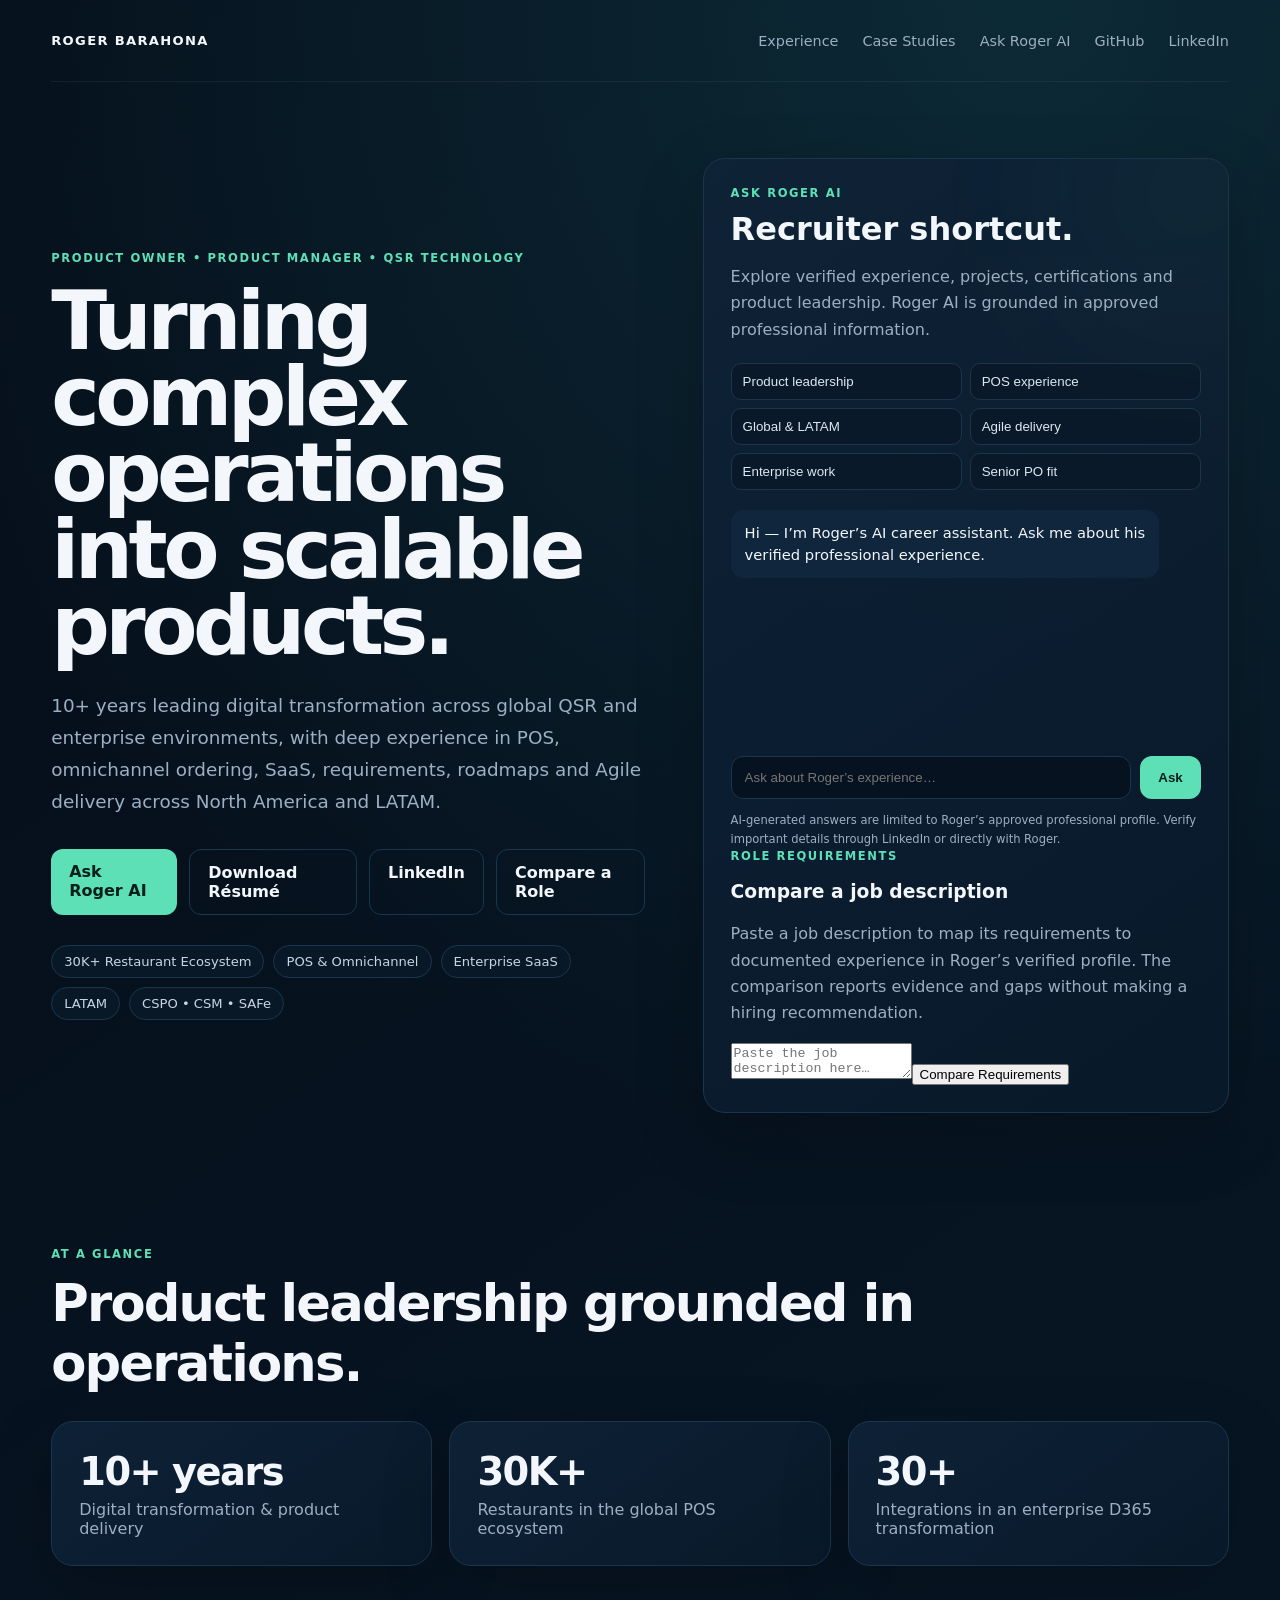
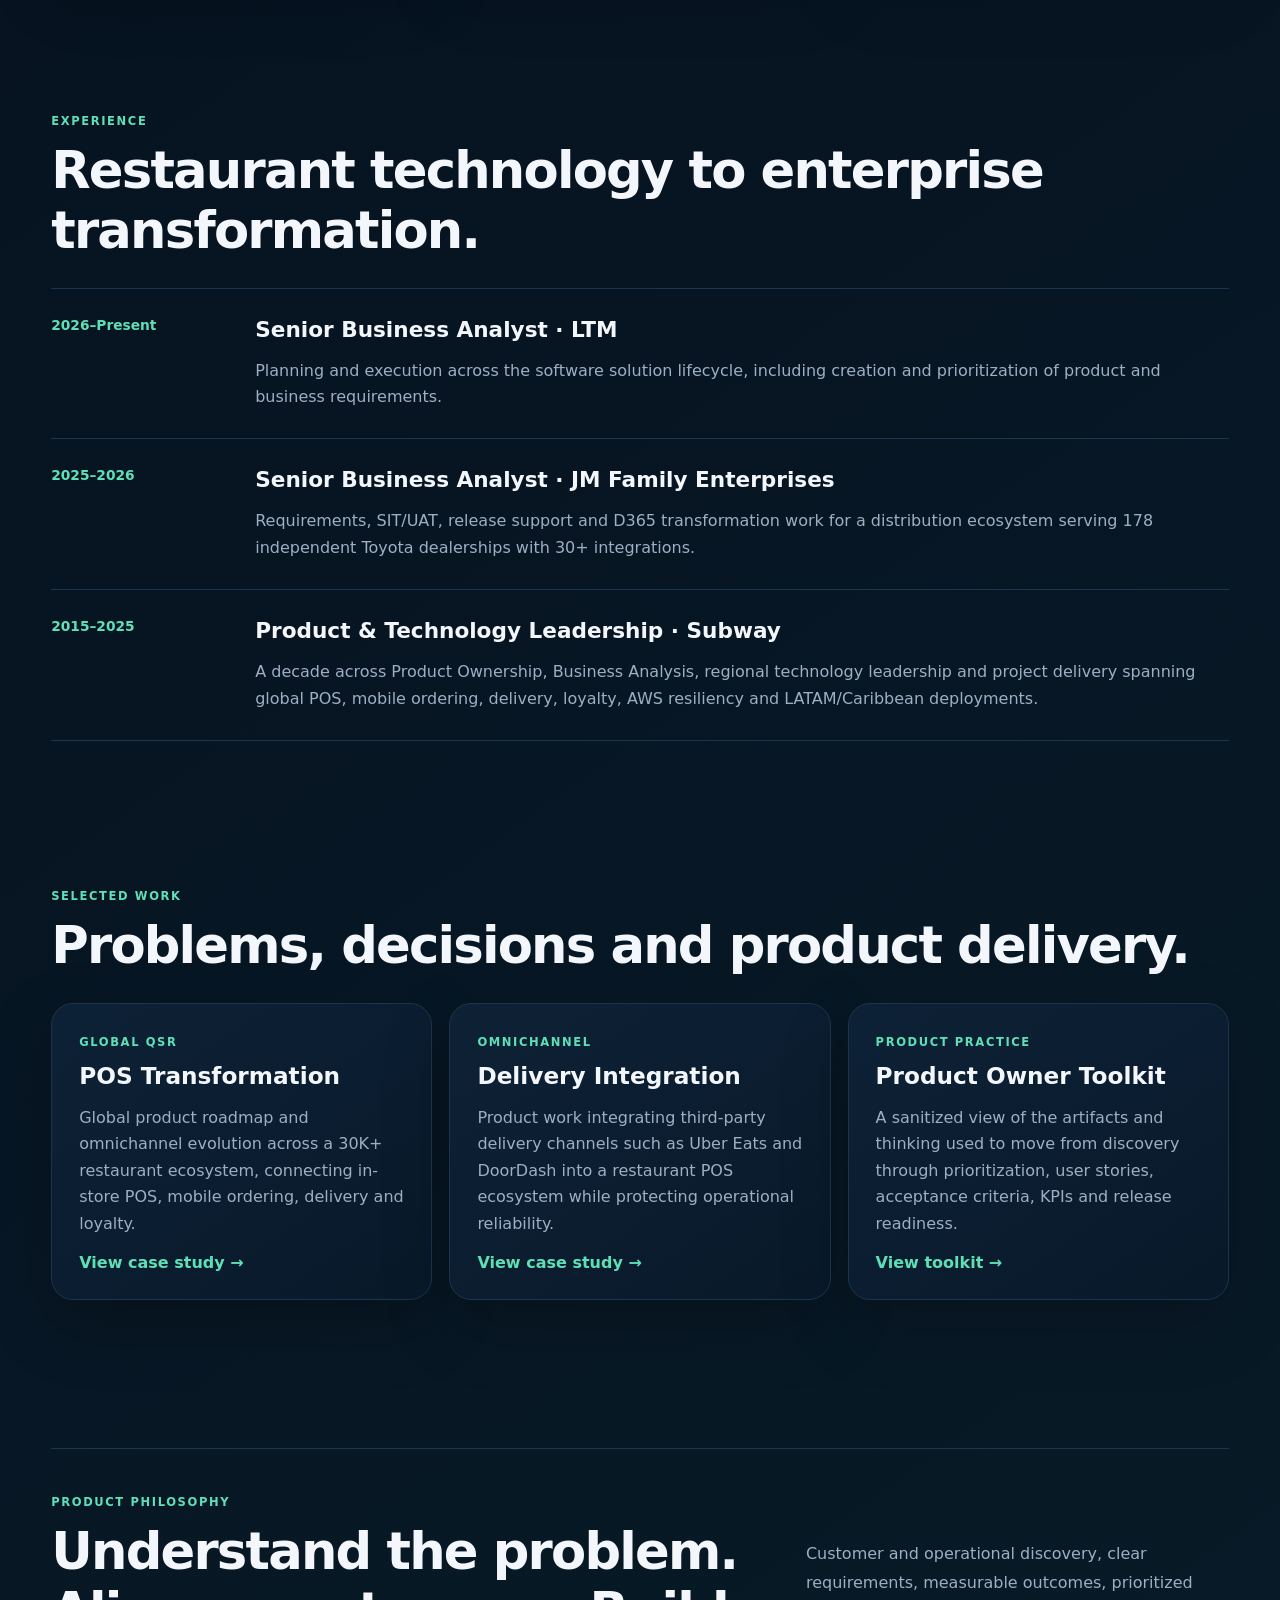
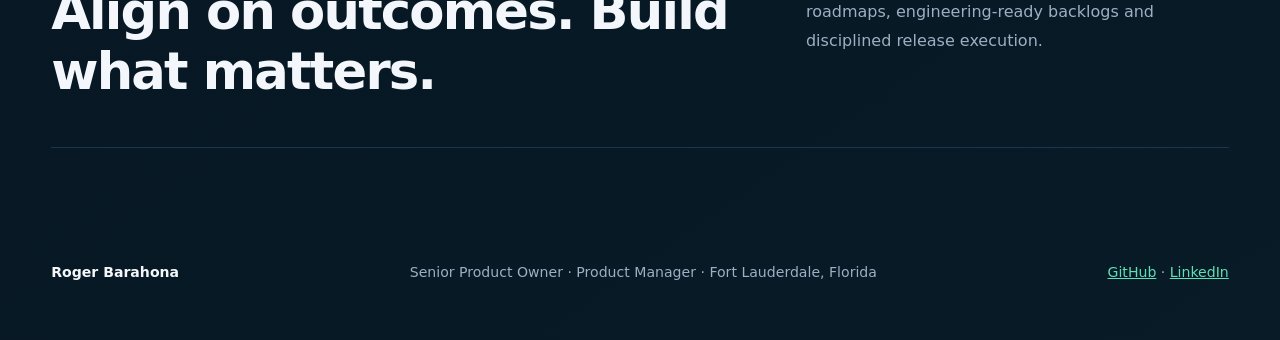
==== index.html @ 0131b04a "Add public resume download to career site" ====
<!doctype html><html lang="en"><head><meta charset="utf-8"><meta name="viewport" content="width=device-width,initial-scale=1"><meta name="description" content="Roger Barahona — Senior Product Owner and Product Manager specializing in QSR, POS, enterprise SaaS, omnichannel products and global digital transformation."><meta name="robots" content="index,follow"><meta property="og:title" content="Roger Barahona | Product Leader"><meta property="og:description" content="Product leadership across QSR, POS, omnichannel and enterprise transformation. Ask Roger AI about verified professional experience."><meta property="og:type" content="website"><meta property="og:url" content="https://rogerbarahona.com"><meta name="twitter:card" content="summary"><link rel="canonical" href="https://rogerbarahona.com"><title>Roger Barahona | Senior Product Owner & Product Manager</title><link rel="stylesheet" href="/style.css"></head><body><div class="wrap"><nav class="nav"><a class="brand" href="/">ROGER BARAHONA</a><div class="navlinks"><a href="#experience">Experience</a><a href="#case-studies">Case Studies</a><a href="#ask-roger">Ask Roger AI</a><a href="https://github.com/RogerBarahona" target="_blank" rel="noopener">GitHub</a><a href="https://www.linkedin.com/in/rogerbarahona/" target="_blank" rel="noopener">LinkedIn</a></div></nav><main><section class="hero"><div><div class="eyebrow">PRODUCT OWNER • PRODUCT MANAGER • QSR TECHNOLOGY</div><h1>Turning complex operations into scalable products.</h1><p class="lead">10+ years leading digital transformation across global QSR and enterprise environments, with deep experience in POS, omnichannel ordering, SaaS, requirements, roadmaps and Agile delivery across North America and LATAM.</p><div class="actions"><a class="primary" href="#ask-roger">Ask Roger AI</a><a class="secondary" href="/Roger_Barahona_Public_Resume_2026.pdf" target="_blank" rel="noopener">Download Résumé</a><a class="secondary" href="https://www.linkedin.com/in/rogerbarahona/" target="_blank" rel="noopener">LinkedIn</a><a class="secondary" href="#compare-role">Compare a Role</a></div><div class="chips"><span class="chip">30K+ Restaurant Ecosystem</span><span class="chip">POS & Omnichannel</span><span class="chip">Enterprise SaaS</span><span class="chip">LATAM</span><span class="chip">CSPO • CSM • SAFe</span></div></div><div class="card chatcard" id="ask-roger"><div class="eyebrow">ASK ROGER AI</div><h2>Recruiter shortcut.</h2><p class="muted">Explore verified experience, projects, certifications and product leadership. Roger AI is grounded in approved professional information.</p><div class="promptgrid"><button class="prompt" data-q="Give me a concise overview of Roger's product leadership experience.">Product leadership</button><button class="prompt" data-q="Tell me about Roger's POS and restaurant technology experience.">POS experience</button><button class="prompt" data-q="What global and LATAM experience does Roger have?">Global & LATAM</button><button class="prompt" data-q="What Agile certifications and delivery experience does Roger have?">Agile delivery</button><button class="prompt" data-q="What enterprise transformation experience does Roger have?">Enterprise work</button><button class="prompt" data-q="What are Roger's strongest documented qualifications for a Senior Product Owner role?">Senior PO fit</button></div><div id="chatlog" class="chatlog" aria-live="polite"><div class="msg bot">Hi — I’m Roger’s AI career assistant. Ask me about his verified professional experience.</div></div><form id="ask" class="ask"><input id="question" maxlength="800" autocomplete="off" aria-label="Ask about Roger" placeholder="Ask about Roger’s experience…"><button>Ask</button></form><p class="fine">AI-generated answers are limited to Roger’s approved professional profile. Verify important details through LinkedIn or directly with Roger.</p><div id="compare-role" class="fitbox"><div class="eyebrow">ROLE REQUIREMENTS</div><h3>Compare a job description</h3><p class="muted">Paste a job description to map its requirements to documented experience in Roger’s verified profile. The comparison reports evidence and gaps without making a hiring recommendation.</p><textarea id="jobdesc" maxlength="6000" placeholder="Paste the job description here…"></textarea><button id="compare-role-btn" type="button">Compare Requirements</button></div></div></section><section class="section"><div class="eyebrow">AT A GLANCE</div><h2>Product leadership grounded in operations.</h2><div class="grid"><div class="card stat"><strong>10+ years</strong><span>Digital transformation & product delivery</span></div><div class="card stat"><strong>30K+</strong><span>Restaurants in the global POS ecosystem</span></div><div class="card stat"><strong>30+</strong><span>Integrations in an enterprise D365 transformation</span></div></div></section><section class="section" id="experience"><div class="eyebrow">EXPERIENCE</div><h2>Restaurant technology to enterprise transformation.</h2><div class="timeline"><article class="role"><div class="period">2026–Present</div><div><h3>Senior Business Analyst · LTM</h3><p>Planning and execution across the software solution lifecycle, including creation and prioritization of product and business requirements.</p></div></article><article class="role"><div class="period">2025–2026</div><div><h3>Senior Business Analyst · JM Family Enterprises</h3><p>Requirements, SIT/UAT, release support and D365 transformation work for a distribution ecosystem serving 178 independent Toyota dealerships with 30+ integrations.</p></div></article><article class="role"><div class="period">2015–2025</div><div><h3>Product & Technology Leadership · Subway</h3><p>A decade across Product Ownership, Business Analysis, regional technology leadership and project delivery spanning global POS, mobile ordering, delivery, loyalty, AWS resiliency and LATAM/Caribbean deployments.</p></div></article></div></section><section class="section" id="case-studies"><div class="eyebrow">SELECTED WORK</div><h2>Problems, decisions and product delivery.</h2><div class="grid cases"><article class="card"><span class="tag">GLOBAL QSR</span><h3>POS Transformation</h3><p>Global product roadmap and omnichannel evolution across a 30K+ restaurant ecosystem, connecting in-store POS, mobile ordering, delivery and loyalty.</p><a href="https://github.com/RogerBarahona/RogerBarahona/tree/main/portfolio/qsr-pos-transformation" target="_blank" rel="noopener">View case study →</a></article><article class="card"><span class="tag">OMNICHANNEL</span><h3>Delivery Integration</h3><p>Product work integrating third-party delivery channels such as Uber Eats and DoorDash into a restaurant POS ecosystem while protecting operational reliability.</p><a href="https://github.com/RogerBarahona/RogerBarahona/tree/main/portfolio/omnichannel-delivery-integration" target="_blank" rel="noopener">View case study →</a></article><article class="card"><span class="tag">PRODUCT PRACTICE</span><h3>Product Owner Toolkit</h3><p>A sanitized view of the artifacts and thinking used to move from discovery through prioritization, user stories, acceptance criteria, KPIs and release readiness.</p><a href="https://github.com/RogerBarahona/RogerBarahona/tree/main/portfolio/product-owner-toolkit" target="_blank" rel="noopener">View toolkit →</a></article></div></section><section class="section"><div class="statement"><div><div class="eyebrow">PRODUCT PHILOSOPHY</div><h2>Understand the problem. Align on outcomes. Build what matters.</h2></div><p>Customer and operational discovery, clear requirements, measurable outcomes, prioritized roadmaps, engineering-ready backlogs and disciplined release execution.</p></div></section></main><footer class="footer"><strong>Roger Barahona</strong><span>Senior Product Owner · Product Manager · Fort Lauderdale, Florida</span><div><a href="https://github.com/RogerBarahona">GitHub</a> · <a href="https://www.linkedin.com/in/rogerbarahona/">LinkedIn</a></div></footer></div><script src="/script.js"></script></body></html>
---- style.css ----
:root{--bg:#06111e;--panel:#0b1b2c;--panel2:#0e2237;--text:#f3f7fb;--muted:#9dafc2;--accent:#5ee0b7;--line:#1b354d;--max:1180px}*{box-sizing:border-box}html{scroll-behavior:smooth}body{margin:0;font-family:Inter,ui-sans-serif,system-ui,-apple-system,BlinkMacSystemFont,"Segoe UI",sans-serif;background:radial-gradient(circle at 80% 0,#0c2a36 0,transparent 32%),linear-gradient(145deg,#050e19,#071523 55%,#081b27);color:var(--text)}a{color:var(--accent)}.wrap{width:min(var(--max),92%);margin:auto}.nav{height:82px;display:flex;align-items:center;justify-content:space-between;border-bottom:1px solid rgba(255,255,255,.05)}.brand{color:var(--text);font-weight:850;letter-spacing:.1em;font-size:.82rem;text-decoration:none}.navlinks{display:flex;gap:24px}.navlinks a{color:var(--muted);text-decoration:none;font-size:.9rem}.navlinks a:hover{color:var(--text)}.hero{min-height:720px;padding:76px 0 60px;display:grid;grid-template-columns:1.06fr .94fr;gap:58px;align-items:center}.eyebrow,.tag{color:var(--accent);font-weight:800;letter-spacing:.14em;font-size:.72rem}.hero h1{font-size:clamp(3.4rem,6.4vw,6.3rem);line-height:.93;letter-spacing:-.055em;margin:18px 0 26px;max-width:760px}.lead{font-size:1.15rem;line-height:1.75;color:var(--muted);max-width:720px}.actions{display:flex;gap:12px;margin:30px 0}.primary,.secondary{padding:13px 18px;border-radius:12px;text-decoration:none;font-weight:750}.primary{background:var(--accent);color:#042019}.secondary{border:1px solid var(--line);color:var(--text)}.chips{display:flex;flex-wrap:wrap;gap:9px;margin-top:22px}.chip{border:1px solid var(--line);background:#091827;border-radius:999px;padding:8px 12px;font-size:.82rem;color:#c9d5e1}.card{background:linear-gradient(145deg,rgba(14,34,55,.95),rgba(9,25,42,.95));border:1px solid var(--line);border-radius:22px;padding:27px;box-shadow:0 24px 70px rgba(0,0,0,.2)}.chatcard{position:relative;overflow:hidden}.chatcard:before{content:"";position:absolute;width:170px;height:170px;border-radius:50%;background:var(--accent);filter:blur(110px);opacity:.12;right:-50px;top:-50px}.chatcard h2{font-size:2rem;margin:10px 0}.muted,.role p,.card p{color:var(--muted);line-height:1.65}.promptgrid{display:grid;grid-template-columns:1fr 1fr;gap:8px;margin:20px 0}.prompt{border:1px solid var(--line);background:#0a1929;color:#dce7f1;border-radius:10px;padding:10px 11px;text-align:left;cursor:pointer}.prompt:hover{border-color:#3f806f}.chatlog{height:230px;overflow:auto;display:flex;flex-direction:column;gap:10px;margin:16px 0;padding-right:4px}.msg{padding:12px 14px;border-radius:13px;line-height:1.5;max-width:92%;font-size:.92rem;white-space:pre-wrap}.bot{background:#10263c}.user{background:#17434a;align-self:flex-end}.ask{display:flex;gap:9px}.ask input{min-width:0;flex:1;background:#06121f;border:1px solid var(--line);border-radius:12px;padding:13px;color:var(--text);outline:none}.ask input:focus{border-color:var(--accent)}.ask button{background:var(--accent);color:#052019;border:0;border-radius:12px;padding:0 18px;font-weight:850;cursor:pointer}.ask button:disabled{opacity:.5}.fine{font-size:.72rem;color:#70859a;line-height:1.5;margin-bottom:0}.section{padding:74px 0}.section h2{font-size:clamp(2rem,4vw,3.4rem);letter-spacing:-.035em;margin:12px 0 28px}.grid{display:grid;grid-template-columns:repeat(3,1fr);gap:17px}.stat strong{font-size:2.4rem;display:block;letter-spacing:-.04em;margin-bottom:6px}.stat span{color:var(--muted)}.timeline{border-top:1px solid var(--line)}.role{display:grid;grid-template-columns:180px 1fr;gap:24px;padding:28px 0;border-bottom:1px solid var(--line)}.period{color:var(--accent);font-size:.86rem;font-weight:700}.role h3{margin:0;font-size:1.35rem}.role p{margin-bottom:0}.cases h3{font-size:1.45rem;margin:12px 0}.cases a{text-decoration:none;font-weight:750}.statement{border-top:1px solid var(--line);border-bottom:1px solid var(--line);padding:46px 0;display:grid;grid-template-columns:1.25fr .75fr;gap:50px;align-items:center}.statement h2{margin-bottom:0}.statement p{color:var(--muted);line-height:1.8}.footer{padding:42px 0 60px;display:flex;justify-content:space-between;gap:20px;color:var(--muted);font-size:.88rem}.footer strong{color:var(--text)}@media(max-width:850px){.navlinks{display:none}.hero{grid-template-columns:1fr;padding-top:48px}.grid{grid-template-columns:1fr}.role{grid-template-columns:1fr;gap:8px}.statement{grid-template-columns:1fr;gap:10px}.footer{flex-direction:column}.promptgrid{grid-template-columns:1fr}.hero h1{font-size:clamp(3rem,14vw,5rem)}}
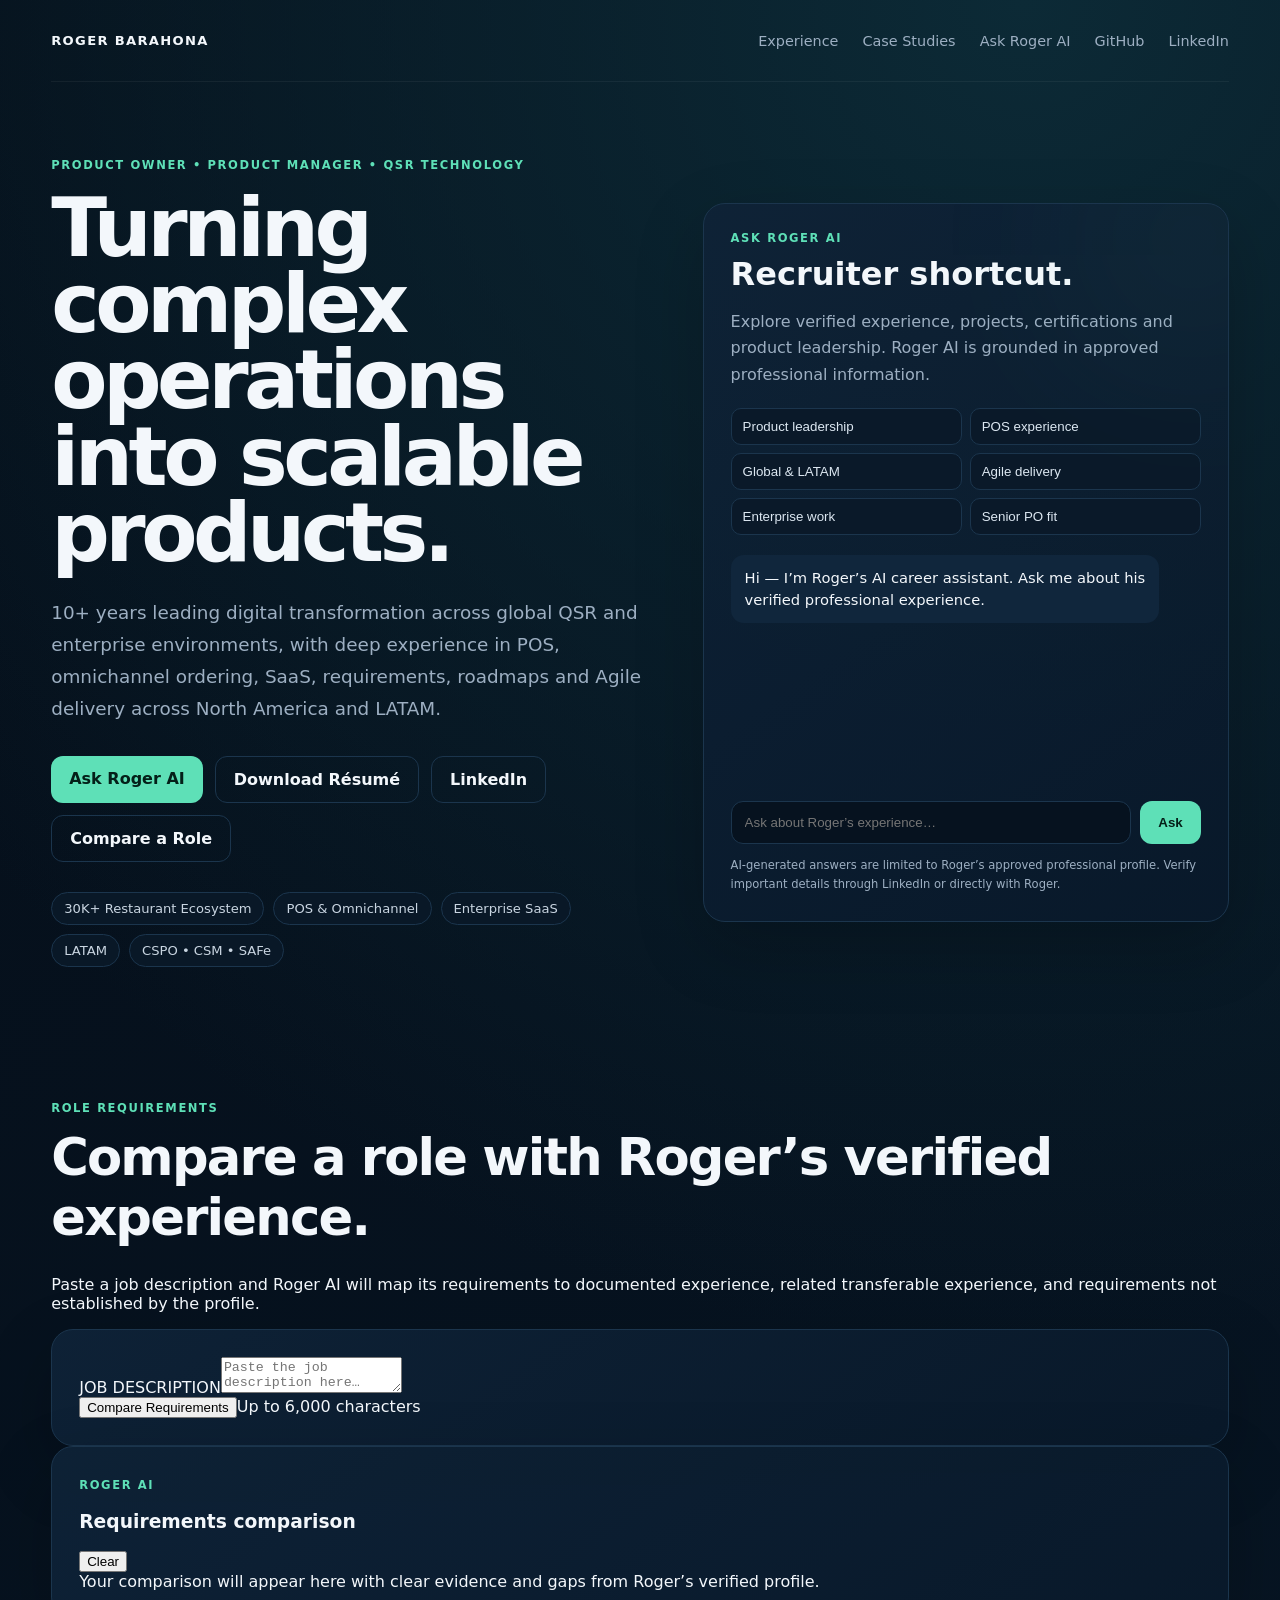
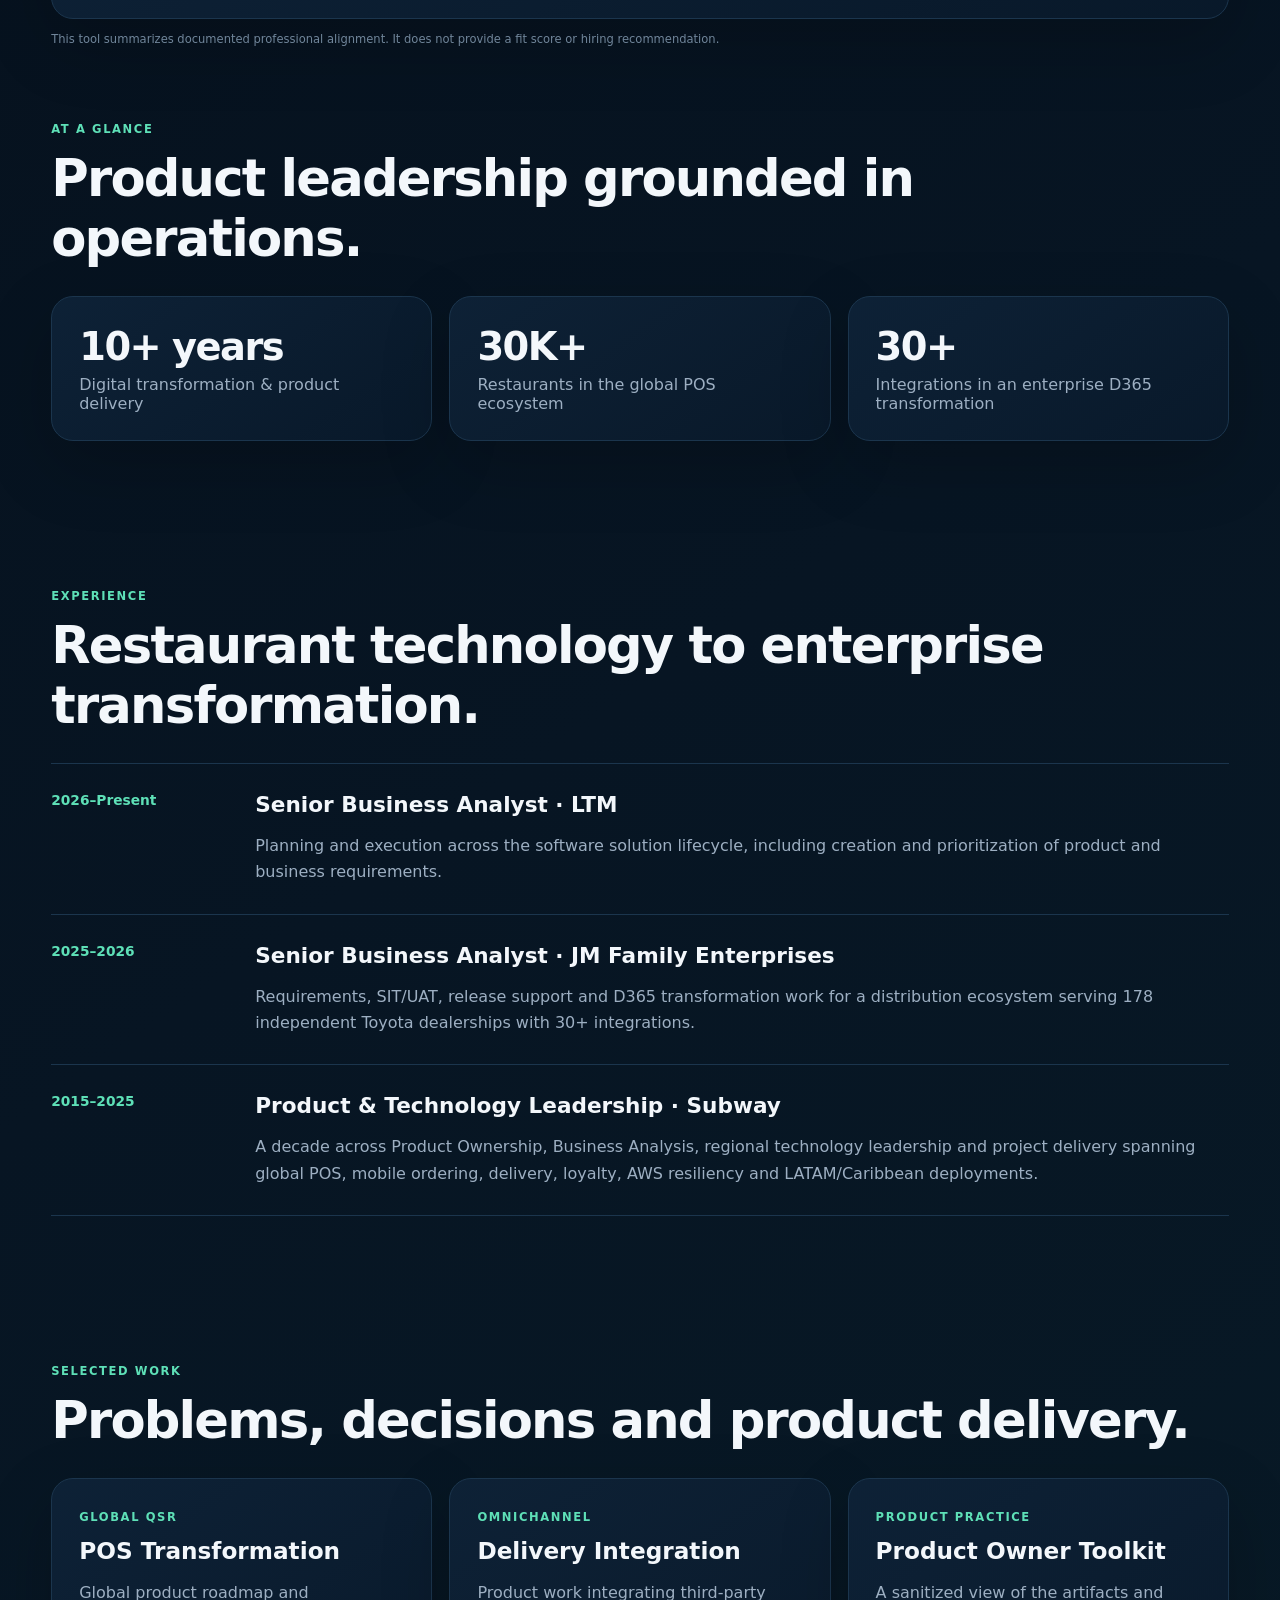
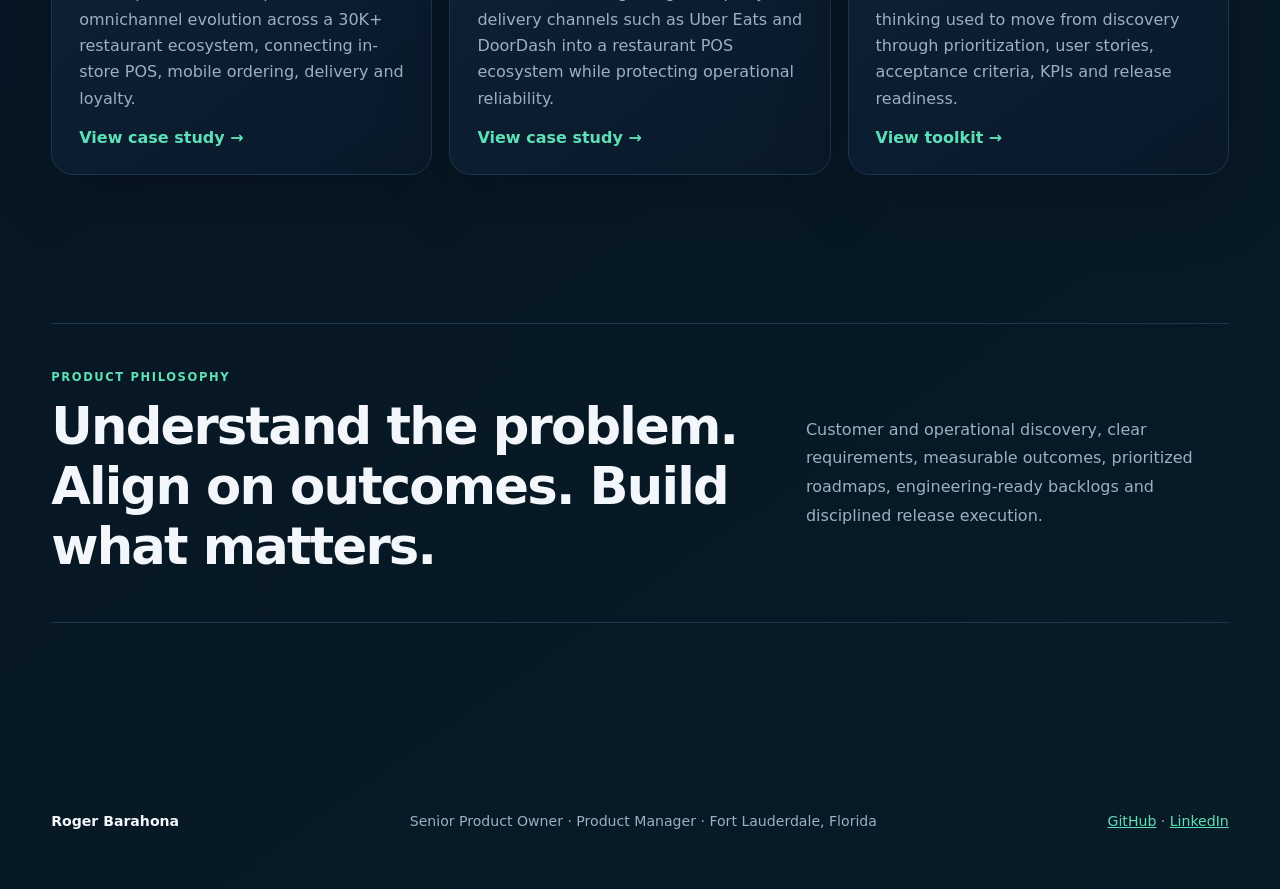
==== commit 2a2ee761: "Move role comparison into dedicated workspace" ====
--- a/index.html
+++ b/index.html
@@ -1 +1 @@
-<!doctype html><html lang="en"><head><meta charset="utf-8"><meta name="viewport" content="width=device-width,initial-scale=1"><meta name="description" content="Roger Barahona — Senior Product Owner and Product Manager specializing in QSR, POS, enterprise SaaS, omnichannel products and global digital transformation."><meta name="robots" content="index,follow"><meta property="og:title" content="Roger Barahona | Product Leader"><meta property="og:description" content="Product leadership across QSR, POS, omnichannel and enterprise transformation. Ask Roger AI about verified professional experience."><meta property="og:type" content="website"><meta property="og:url" content="https://rogerbarahona.com"><meta name="twitter:card" content="summary"><link rel="canonical" href="https://rogerbarahona.com"><title>Roger Barahona | Senior Product Owner & Product Manager</title><link rel="stylesheet" href="/style.css"></head><body><div class="wrap"><nav class="nav"><a class="brand" href="/">ROGER BARAHONA</a><div class="navlinks"><a href="#experience">Experience</a><a href="#case-studies">Case Studies</a><a href="#ask-roger">Ask Roger AI</a><a href="https://github.com/RogerBarahona" target="_blank" rel="noopener">GitHub</a><a href="https://www.linkedin.com/in/rogerbarahona/" target="_blank" rel="noopener">LinkedIn</a></div></nav><main><section class="hero"><div><div class="eyebrow">PRODUCT OWNER • PRODUCT MANAGER • QSR TECHNOLOGY</div><h1>Turning complex operations into scalable products.</h1><p class="lead">10+ years leading digital transformation across global QSR and enterprise environments, with deep experience in POS, omnichannel ordering, SaaS, requirements, roadmaps and Agile delivery across North America and LATAM.</p><div class="actions"><a class="primary" href="#ask-roger">Ask Roger AI</a><a class="secondary" href="/Roger_Barahona_Public_Resume_2026.pdf" target="_blank" rel="noopener">Download Résumé</a><a class="secondary" href="https://www.linkedin.com/in/rogerbarahona/" target="_blank" rel="noopener">LinkedIn</a><a class="secondary" href="#compare-role">Compare a Role</a></div><div class="chips"><span class="chip">30K+ Restaurant Ecosystem</span><span class="chip">POS & Omnichannel</span><span class="chip">Enterprise SaaS</span><span class="chip">LATAM</span><span class="chip">CSPO • CSM • SAFe</span></div></div><div class="card chatcard" id="ask-roger"><div class="eyebrow">ASK ROGER AI</div><h2>Recruiter shortcut.</h2><p class="muted">Explore verified experience, projects, certifications and product leadership. Roger AI is grounded in approved professional information.</p><div class="promptgrid"><button class="prompt" data-q="Give me a concise overview of Roger's product leadership experience.">Product leadership</button><button class="prompt" data-q="Tell me about Roger's POS and restaurant technology experience.">POS experience</button><button class="prompt" data-q="What global and LATAM experience does Roger have?">Global & LATAM</button><button class="prompt" data-q="What Agile certifications and delivery experience does Roger have?">Agile delivery</button><button class="prompt" data-q="What enterprise transformation experience does Roger have?">Enterprise work</button><button class="prompt" data-q="What are Roger's strongest documented qualifications for a Senior Product Owner role?">Senior PO fit</button></div><div id="chatlog" class="chatlog" aria-live="polite"><div class="msg bot">Hi — I’m Roger’s AI career assistant. Ask me about his verified professional experience.</div></div><form id="ask" class="ask"><input id="question" maxlength="800" autocomplete="off" aria-label="Ask about Roger" placeholder="Ask about Roger’s experience…"><button>Ask</button></form><p class="fine">AI-generated answers are limited to Roger’s approved professional profile. Verify important details through LinkedIn or directly with Roger.</p><div id="compare-role" class="fitbox"><div class="eyebrow">ROLE REQUIREMENTS</div><h3>Compare a job description</h3><p class="muted">Paste a job description to map its requirements to documented experience in Roger’s verified profile. The comparison reports evidence and gaps without making a hiring recommendation.</p><textarea id="jobdesc" maxlength="6000" placeholder="Paste the job description here…"></textarea><button id="compare-role-btn" type="button">Compare Requirements</button></div></div></section><section class="section"><div class="eyebrow">AT A GLANCE</div><h2>Product leadership grounded in operations.</h2><div class="grid"><div class="card stat"><strong>10+ years</strong><span>Digital transformation & product delivery</span></div><div class="card stat"><strong>30K+</strong><span>Restaurants in the global POS ecosystem</span></div><div class="card stat"><strong>30+</strong><span>Integrations in an enterprise D365 transformation</span></div></div></section><section class="section" id="experience"><div class="eyebrow">EXPERIENCE</div><h2>Restaurant technology to enterprise transformation.</h2><div class="timeline"><article class="role"><div class="period">2026–Present</div><div><h3>Senior Business Analyst · LTM</h3><p>Planning and execution across the software solution lifecycle, including creation and prioritization of product and business requirements.</p></div></article><article class="role"><div class="period">2025–2026</div><div><h3>Senior Business Analyst · JM Family Enterprises</h3><p>Requirements, SIT/UAT, release support and D365 transformation work for a distribution ecosystem serving 178 independent Toyota dealerships with 30+ integrations.</p></div></article><article class="role"><div class="period">2015–2025</div><div><h3>Product & Technology Leadership · Subway</h3><p>A decade across Product Ownership, Business Analysis, regional technology leadership and project delivery spanning global POS, mobile ordering, delivery, loyalty, AWS resiliency and LATAM/Caribbean deployments.</p></div></article></div></section><section class="section" id="case-studies"><div class="eyebrow">SELECTED WORK</div><h2>Problems, decisions and product delivery.</h2><div class="grid cases"><article class="card"><span class="tag">GLOBAL QSR</span><h3>POS Transformation</h3><p>Global product roadmap and omnichannel evolution across a 30K+ restaurant ecosystem, connecting in-store POS, mobile ordering, delivery and loyalty.</p><a href="https://github.com/RogerBarahona/RogerBarahona/tree/main/portfolio/qsr-pos-transformation" target="_blank" rel="noopener">View case study →</a></article><article class="card"><span class="tag">OMNICHANNEL</span><h3>Delivery Integration</h3><p>Product work integrating third-party delivery channels such as Uber Eats and DoorDash into a restaurant POS ecosystem while protecting operational reliability.</p><a href="https://github.com/RogerBarahona/RogerBarahona/tree/main/portfolio/omnichannel-delivery-integration" target="_blank" rel="noopener">View case study →</a></article><article class="card"><span class="tag">PRODUCT PRACTICE</span><h3>Product Owner Toolkit</h3><p>A sanitized view of the artifacts and thinking used to move from discovery through prioritization, user stories, acceptance criteria, KPIs and release readiness.</p><a href="https://github.com/RogerBarahona/RogerBarahona/tree/main/portfolio/product-owner-toolkit" target="_blank" rel="noopener">View toolkit →</a></article></div></section><section class="section"><div class="statement"><div><div class="eyebrow">PRODUCT PHILOSOPHY</div><h2>Understand the problem. Align on outcomes. Build what matters.</h2></div><p>Customer and operational discovery, clear requirements, measurable outcomes, prioritized roadmaps, engineering-ready backlogs and disciplined release execution.</p></div></section></main><footer class="footer"><strong>Roger Barahona</strong><span>Senior Product Owner · Product Manager · Fort Lauderdale, Florida</span><div><a href="https://github.com/RogerBarahona">GitHub</a> · <a href="https://www.linkedin.com/in/rogerbarahona/">LinkedIn</a></div></footer></div><script src="/script.js"></script></body></html>+<!doctype html><html lang="en"><head><meta charset="utf-8"><meta name="viewport" content="width=device-width,initial-scale=1"><meta name="description" content="Roger Barahona — Senior Product Owner and Product Manager specializing in QSR, POS, enterprise SaaS, omnichannel products and global digital transformation."><meta name="robots" content="index,follow"><meta property="og:title" content="Roger Barahona | Product Leader"><meta property="og:description" content="Product leadership across QSR, POS, omnichannel and enterprise transformation. Ask Roger AI about verified professional experience."><meta property="og:type" content="website"><meta property="og:url" content="https://rogerbarahona.com"><meta name="twitter:card" content="summary"><link rel="canonical" href="https://rogerbarahona.com"><title>Roger Barahona | Senior Product Owner & Product Manager</title><link rel="stylesheet" href="/style.css"></head><body><div class="wrap"><nav class="nav"><a class="brand" href="/">ROGER BARAHONA</a><div class="navlinks"><a href="#experience">Experience</a><a href="#case-studies">Case Studies</a><a href="#ask-roger">Ask Roger AI</a><a href="https://github.com/RogerBarahona" target="_blank" rel="noopener">GitHub</a><a href="https://www.linkedin.com/in/rogerbarahona/" target="_blank" rel="noopener">LinkedIn</a></div></nav><main><section class="hero"><div><div class="eyebrow">PRODUCT OWNER • PRODUCT MANAGER • QSR TECHNOLOGY</div><h1>Turning complex operations into scalable products.</h1><p class="lead">10+ years leading digital transformation across global QSR and enterprise environments, with deep experience in POS, omnichannel ordering, SaaS, requirements, roadmaps and Agile delivery across North America and LATAM.</p><div class="actions"><a class="primary" href="#ask-roger">Ask Roger AI</a><a class="secondary" href="/Roger_Barahona_Public_Resume_2026.pdf" target="_blank" rel="noopener">Download Résumé</a><a class="secondary" href="https://www.linkedin.com/in/rogerbarahona/" target="_blank" rel="noopener">LinkedIn</a><a class="secondary" href="#compare-role">Compare a Role</a></div><div class="chips"><span class="chip">30K+ Restaurant Ecosystem</span><span class="chip">POS & Omnichannel</span><span class="chip">Enterprise SaaS</span><span class="chip">LATAM</span><span class="chip">CSPO • CSM • SAFe</span></div></div><div class="card chatcard" id="ask-roger"><div class="eyebrow">ASK ROGER AI</div><h2>Recruiter shortcut.</h2><p class="muted">Explore verified experience, projects, certifications and product leadership. Roger AI is grounded in approved professional information.</p><div class="promptgrid"><button class="prompt" data-q="Give me a concise overview of Roger's product leadership experience.">Product leadership</button><button class="prompt" data-q="Tell me about Roger's POS and restaurant technology experience.">POS experience</button><button class="prompt" data-q="What global and LATAM experience does Roger have?">Global & LATAM</button><button class="prompt" data-q="What Agile certifications and delivery experience does Roger have?">Agile delivery</button><button class="prompt" data-q="What enterprise transformation experience does Roger have?">Enterprise work</button><button class="prompt" data-q="What are Roger's strongest documented qualifications for a Senior Product Owner role?">Senior PO fit</button></div><div id="chatlog" class="chatlog" aria-live="polite"><div class="msg bot">Hi — I’m Roger’s AI career assistant. Ask me about his verified professional experience.</div></div><form id="ask" class="ask"><input id="question" maxlength="800" autocomplete="off" aria-label="Ask about Roger" placeholder="Ask about Roger’s experience…"><button>Ask</button></form><p class="fine">AI-generated answers are limited to Roger’s approved professional profile. Verify important details through LinkedIn or directly with Roger.</p></div></section><section class="section compare-section" id="compare-role"><div class="eyebrow">ROLE REQUIREMENTS</div><h2>Compare a role with Roger’s verified experience.</h2><p class="compare-intro">Paste a job description and Roger AI will map its requirements to documented experience, related transferable experience, and requirements not established by the profile.</p><div class="compare-grid"><div class="card compare-input"><label for="jobdesc">JOB DESCRIPTION</label><textarea id="jobdesc" maxlength="6000" placeholder="Paste the job description here…"></textarea><div class="compare-actions"><button id="compare-role-btn" type="button">Compare Requirements</button><span>Up to 6,000 characters</span></div></div><div class="card compare-output"><div class="output-head"><div><span class="tag">ROGER AI</span><h3>Requirements comparison</h3></div><button id="clear-compare" class="clear-btn" type="button">Clear</button></div><div id="compare-result" class="compare-result" aria-live="polite"><div class="empty-state">Your comparison will appear here with clear evidence and gaps from Roger’s verified profile.</div></div></div></div><p class="fine compare-note">This tool summarizes documented professional alignment. It does not provide a fit score or hiring recommendation.</p><section class="section"><div class="eyebrow">AT A GLANCE</div><h2>Product leadership grounded in operations.</h2><div class="grid"><div class="card stat"><strong>10+ years</strong><span>Digital transformation & product delivery</span></div><div class="card stat"><strong>30K+</strong><span>Restaurants in the global POS ecosystem</span></div><div class="card stat"><strong>30+</strong><span>Integrations in an enterprise D365 transformation</span></div></div></section><section class="section" id="experience"><div class="eyebrow">EXPERIENCE</div><h2>Restaurant technology to enterprise transformation.</h2><div class="timeline"><article class="role"><div class="period">2026–Present</div><div><h3>Senior Business Analyst · LTM</h3><p>Planning and execution across the software solution lifecycle, including creation and prioritization of product and business requirements.</p></div></article><article class="role"><div class="period">2025–2026</div><div><h3>Senior Business Analyst · JM Family Enterprises</h3><p>Requirements, SIT/UAT, release support and D365 transformation work for a distribution ecosystem serving 178 independent Toyota dealerships with 30+ integrations.</p></div></article><article class="role"><div class="period">2015–2025</div><div><h3>Product & Technology Leadership · Subway</h3><p>A decade across Product Ownership, Business Analysis, regional technology leadership and project delivery spanning global POS, mobile ordering, delivery, loyalty, AWS resiliency and LATAM/Caribbean deployments.</p></div></article></div></section><section class="section" id="case-studies"><div class="eyebrow">SELECTED WORK</div><h2>Problems, decisions and product delivery.</h2><div class="grid cases"><article class="card"><span class="tag">GLOBAL QSR</span><h3>POS Transformation</h3><p>Global product roadmap and omnichannel evolution across a 30K+ restaurant ecosystem, connecting in-store POS, mobile ordering, delivery and loyalty.</p><a href="https://github.com/RogerBarahona/RogerBarahona/tree/main/portfolio/qsr-pos-transformation" target="_blank" rel="noopener">View case study →</a></article><article class="card"><span class="tag">OMNICHANNEL</span><h3>Delivery Integration</h3><p>Product work integrating third-party delivery channels such as Uber Eats and DoorDash into a restaurant POS ecosystem while protecting operational reliability.</p><a href="https://github.com/RogerBarahona/RogerBarahona/tree/main/portfolio/omnichannel-delivery-integration" target="_blank" rel="noopener">View case study →</a></article><article class="card"><span class="tag">PRODUCT PRACTICE</span><h3>Product Owner Toolkit</h3><p>A sanitized view of the artifacts and thinking used to move from discovery through prioritization, user stories, acceptance criteria, KPIs and release readiness.</p><a href="https://github.com/RogerBarahona/RogerBarahona/tree/main/portfolio/product-owner-toolkit" target="_blank" rel="noopener">View toolkit →</a></article></div></section><section class="section"><div class="statement"><div><div class="eyebrow">PRODUCT PHILOSOPHY</div><h2>Understand the problem. Align on outcomes. Build what matters.</h2></div><p>Customer and operational discovery, clear requirements, measurable outcomes, prioritized roadmaps, engineering-ready backlogs and disciplined release execution.</p></div></section></main><footer class="footer"><strong>Roger Barahona</strong><span>Senior Product Owner · Product Manager · Fort Lauderdale, Florida</span><div><a href="https://github.com/RogerBarahona">GitHub</a> · <a href="https://www.linkedin.com/in/rogerbarahona/">LinkedIn</a></div></footer></div><script src="/script.js"></script></body></html>
--- a/style.css
+++ b/style.css
@@ -1 +1 @@
-:root{--bg:#06111e;--panel:#0b1b2c;--panel2:#0e2237;--text:#f3f7fb;--muted:#9dafc2;--accent:#5ee0b7;--line:#1b354d;--max:1180px}*{box-sizing:border-box}html{scroll-behavior:smooth}body{margin:0;font-family:Inter,ui-sans-serif,system-ui,-apple-system,BlinkMacSystemFont,"Segoe UI",sans-serif;background:radial-gradient(circle at 80% 0,#0c2a36 0,transparent 32%),linear-gradient(145deg,#050e19,#071523 55%,#081b27);color:var(--text)}a{color:var(--accent)}.wrap{width:min(var(--max),92%);margin:auto}.nav{height:82px;display:flex;align-items:center;justify-content:space-between;border-bottom:1px solid rgba(255,255,255,.05)}.brand{color:var(--text);font-weight:850;letter-spacing:.1em;font-size:.82rem;text-decoration:none}.navlinks{display:flex;gap:24px}.navlinks a{color:var(--muted);text-decoration:none;font-size:.9rem}.navlinks a:hover{color:var(--text)}.hero{min-height:720px;padding:76px 0 60px;display:grid;grid-template-columns:1.06fr .94fr;gap:58px;align-items:center}.eyebrow,.tag{color:var(--accent);font-weight:800;letter-spacing:.14em;font-size:.72rem}.hero h1{font-size:clamp(3.4rem,6.4vw,6.3rem);line-height:.93;letter-spacing:-.055em;margin:18px 0 26px;max-width:760px}.lead{font-size:1.15rem;line-height:1.75;color:var(--muted);max-width:720px}.actions{display:flex;gap:12px;margin:30px 0}.primary,.secondary{padding:13px 18px;border-radius:12px;text-decoration:none;font-weight:750}.primary{background:var(--accent);color:#042019}.secondary{border:1px solid var(--line);color:var(--text)}.chips{display:flex;flex-wrap:wrap;gap:9px;margin-top:22px}.chip{border:1px solid var(--line);background:#091827;border-radius:999px;padding:8px 12px;font-size:.82rem;color:#c9d5e1}.card{background:linear-gradient(145deg,rgba(14,34,55,.95),rgba(9,25,42,.95));border:1px solid var(--line);border-radius:22px;padding:27px;box-shadow:0 24px 70px rgba(0,0,0,.2)}.chatcard{position:relative;overflow:hidden}.chatcard:before{content:"";position:absolute;width:170px;height:170px;border-radius:50%;background:var(--accent);filter:blur(110px);opacity:.12;right:-50px;top:-50px}.chatcard h2{font-size:2rem;margin:10px 0}.muted,.role p,.card p{color:var(--muted);line-height:1.65}.promptgrid{display:grid;grid-template-columns:1fr 1fr;gap:8px;margin:20px 0}.prompt{border:1px solid var(--line);background:#0a1929;color:#dce7f1;border-radius:10px;padding:10px 11px;text-align:left;cursor:pointer}.prompt:hover{border-color:#3f806f}.chatlog{height:230px;overflow:auto;display:flex;flex-direction:column;gap:10px;margin:16px 0;padding-right:4px}.msg{padding:12px 14px;border-radius:13px;line-height:1.5;max-width:92%;font-size:.92rem;white-space:pre-wrap}.bot{background:#10263c}.user{background:#17434a;align-self:flex-end}.ask{display:flex;gap:9px}.ask input{min-width:0;flex:1;background:#06121f;border:1px solid var(--line);border-radius:12px;padding:13px;color:var(--text);outline:none}.ask input:focus{border-color:var(--accent)}.ask button{background:var(--accent);color:#052019;border:0;border-radius:12px;padding:0 18px;font-weight:850;cursor:pointer}.ask button:disabled{opacity:.5}.fine{font-size:.72rem;color:#70859a;line-height:1.5;margin-bottom:0}.section{padding:74px 0}.section h2{font-size:clamp(2rem,4vw,3.4rem);letter-spacing:-.035em;margin:12px 0 28px}.grid{display:grid;grid-template-columns:repeat(3,1fr);gap:17px}.stat strong{font-size:2.4rem;display:block;letter-spacing:-.04em;margin-bottom:6px}.stat span{color:var(--muted)}.timeline{border-top:1px solid var(--line)}.role{display:grid;grid-template-columns:180px 1fr;gap:24px;padding:28px 0;border-bottom:1px solid var(--line)}.period{color:var(--accent);font-size:.86rem;font-weight:700}.role h3{margin:0;font-size:1.35rem}.role p{margin-bottom:0}.cases h3{font-size:1.45rem;margin:12px 0}.cases a{text-decoration:none;font-weight:750}.statement{border-top:1px solid var(--line);border-bottom:1px solid var(--line);padding:46px 0;display:grid;grid-template-columns:1.25fr .75fr;gap:50px;align-items:center}.statement h2{margin-bottom:0}.statement p{color:var(--muted);line-height:1.8}.footer{padding:42px 0 60px;display:flex;justify-content:space-between;gap:20px;color:var(--muted);font-size:.88rem}.footer strong{color:var(--text)}@media(max-width:850px){.navlinks{display:none}.hero{grid-template-columns:1fr;padding-top:48px}.grid{grid-template-columns:1fr}.role{grid-template-columns:1fr;gap:8px}.statement{grid-template-columns:1fr;gap:10px}.footer{flex-direction:column}.promptgrid{grid-template-columns:1fr}.hero h1{font-size:clamp(3rem,14vw,5rem)}}+:root{--bg:#06111e;--panel:#0b1b2c;--panel2:#0e2237;--text:#f3f7fb;--muted:#9dafc2;--accent:#5ee0b7;--line:#1b354d;--max:1180px}*{box-sizing:border-box}html{scroll-behavior:smooth}body{margin:0;font-family:Inter,ui-sans-serif,system-ui,-apple-system,BlinkMacSystemFont,"Segoe UI",sans-serif;background:radial-gradient(circle at 80% 0,#0c2a36 0,transparent 32%),linear-gradient(145deg,#050e19,#071523 55%,#081b27);color:var(--text)}a{color:var(--accent)}.wrap{width:min(var(--max),92%);margin:auto}.nav{height:82px;display:flex;align-items:center;justify-content:space-between;border-bottom:1px solid rgba(255,255,255,.05)}.brand{color:var(--text);font-weight:850;letter-spacing:.1em;font-size:.82rem;text-decoration:none}.navlinks{display:flex;gap:24px}.navlinks a{color:var(--muted);text-decoration:none;font-size:.9rem}.navlinks a:hover{color:var(--text)}.hero{min-height:720px;padding:76px 0 60px;display:grid;grid-template-columns:1.06fr .94fr;gap:58px;align-items:center}.eyebrow,.tag{color:var(--accent);font-weight:800;letter-spacing:.14em;font-size:.72rem}.hero h1{font-size:clamp(3.4rem,6.4vw,6.3rem);line-height:.93;letter-spacing:-.055em;margin:18px 0 26px;max-width:760px}.lead{font-size:1.15rem;line-height:1.75;color:var(--muted);max-width:720px}.actions{display:flex;gap:12px;margin:30px 0}.primary,.secondary{padding:13px 18px;border-radius:12px;text-decoration:none;font-weight:750}.primary{background:var(--accent);color:#042019}.secondary{border:1px solid var(--line);color:var(--text)}.chips{display:flex;flex-wrap:wrap;gap:9px;margin-top:22px}.chip{border:1px solid var(--line);background:#091827;border-radius:999px;padding:8px 12px;font-size:.82rem;color:#c9d5e1}.card{background:linear-gradient(145deg,rgba(14,34,55,.95),rgba(9,25,42,.95));border:1px solid var(--line);border-radius:22px;padding:27px;box-shadow:0 24px 70px rgba(0,0,0,.2)}.chatcard{position:relative;overflow:hidden}.chatcard:before{content:"";position:absolute;width:170px;height:170px;border-radius:50%;background:var(--accent);filter:blur(110px);opacity:.12;right:-50px;top:-50px}.chatcard h2{font-size:2rem;margin:10px 0}.muted,.role p,.card p{color:var(--muted);line-height:1.65}.promptgrid{display:grid;grid-template-columns:1fr 1fr;gap:8px;margin:20px 0}.prompt{border:1px solid var(--line);background:#0a1929;color:#dce7f1;border-radius:10px;padding:10px 11px;text-align:left;cursor:pointer}.prompt:hover{border-color:#3f806f}.chatlog{height:230px;overflow:auto;display:flex;flex-direction:column;gap:10px;margin:16px 0;padding-right:4px}.msg{padding:12px 14px;border-radius:13px;line-height:1.5;max-width:92%;font-size:.92rem;white-space:pre-wrap}.bot{background:#10263c}.user{background:#17434a;align-self:flex-end}.ask{display:flex;gap:9px}.ask input{min-width:0;flex:1;background:#06121f;border:1px solid var(--line);border-radius:12px;padding:13px;color:var(--text);outline:none}.ask input:focus{border-color:var(--accent)}.ask button{background:var(--accent);color:#052019;border:0;border-radius:12px;padding:0 18px;font-weight:850;cursor:pointer}.ask button:disabled{opacity:.5}.fine{font-size:.72rem;color:#70859a;line-height:1.5;margin-bottom:0}.section{padding:74px 0}.section h2{font-size:clamp(2rem,4vw,3.4rem);letter-spacing:-.035em;margin:12px 0 28px}.grid{display:grid;grid-template-columns:repeat(3,1fr);gap:17px}.stat strong{font-size:2.4rem;display:block;letter-spacing:-.04em;margin-bottom:6px}.stat span{color:var(--muted)}.timeline{border-top:1px solid var(--line)}.role{display:grid;grid-template-columns:180px 1fr;gap:24px;padding:28px 0;border-bottom:1px solid var(--line)}.period{color:var(--accent);font-size:.86rem;font-weight:700}.role h3{margin:0;font-size:1.35rem}.role p{margin-bottom:0}.cases h3{font-size:1.45rem;margin:12px 0}.cases a{text-decoration:none;font-weight:750}.statement{border-top:1px solid var(--line);border-bottom:1px solid var(--line);padding:46px 0;display:grid;grid-template-columns:1.25fr .75fr;gap:50px;align-items:center}.statement h2{margin-bottom:0}.statement p{color:var(--muted);line-height:1.8}.footer{padding:42px 0 60px;display:flex;justify-content:space-between;gap:20px;color:var(--muted);font-size:.88rem}.footer strong{color:var(--text)}@media(max-width:850px){.navlinks{display:none}.hero{grid-template-columns:1fr;padding-top:48px}.grid{grid-template-columns:1fr}.role{grid-template-columns:1fr;gap:8px}.statement{grid-template-columns:1fr;gap:10px}.footer{flex-direction:column}.promptgrid{grid-template-columns:1fr}.hero h1{font-size:clamp(3rem,14vw,5rem)}}.fitbox{margin-top:24px;padding-top:22px;border-top:1px solid var(--line)}.fitbox h3{font-size:1.25rem;margin:8px 0}.fitbox textarea{width:100%;min-height:150px;resize:vertical;background:#06121f;border:1px solid var(--line);border-radius:12px;padding:13px;color:var(--text);font:inherit;line-height:1.45;outline:none;margin:8px 0}.fitbox textarea:focus{border-color:var(--accent)}.fitbox button{background:var(--accent);color:#052019;border:0;border-radius:12px;padding:12px 16px;font-weight:850;cursor:pointer}.fitbox button:disabled{opacity:.5}.actions{flex-wrap:wrap}
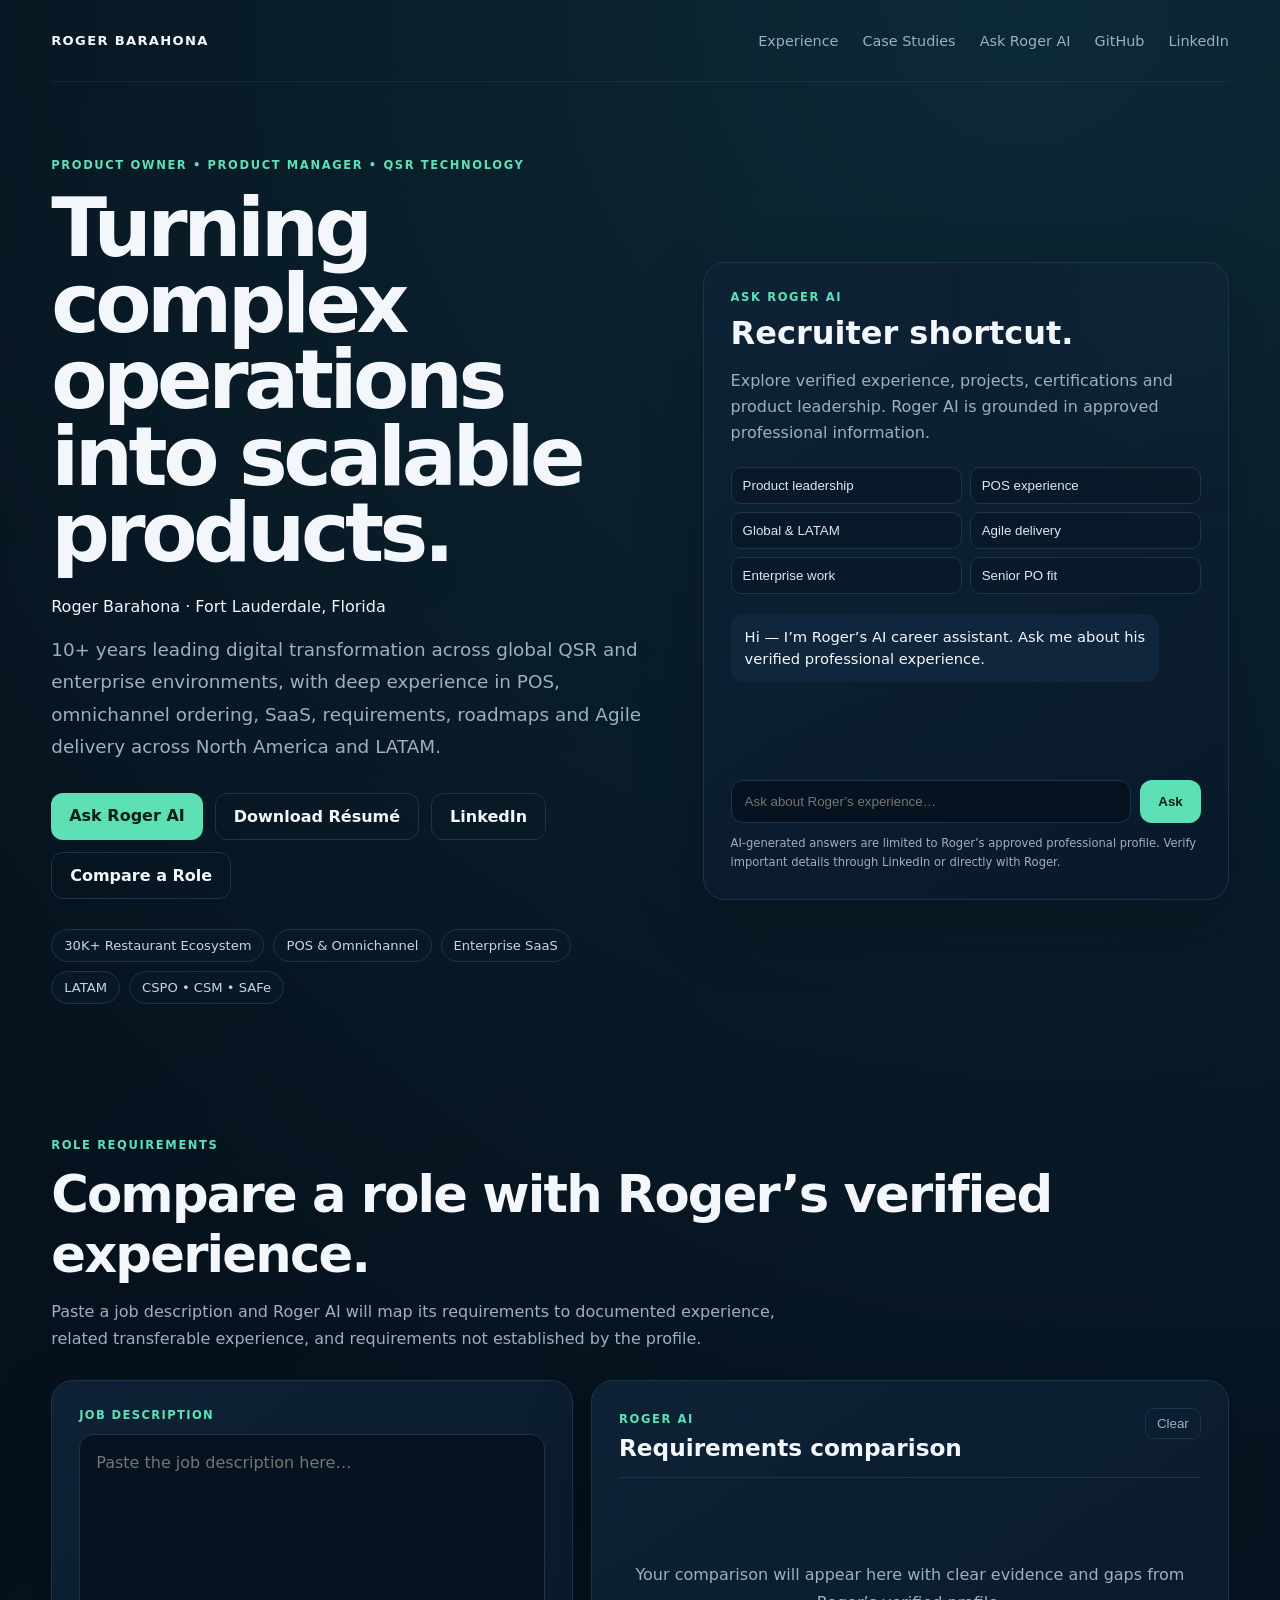
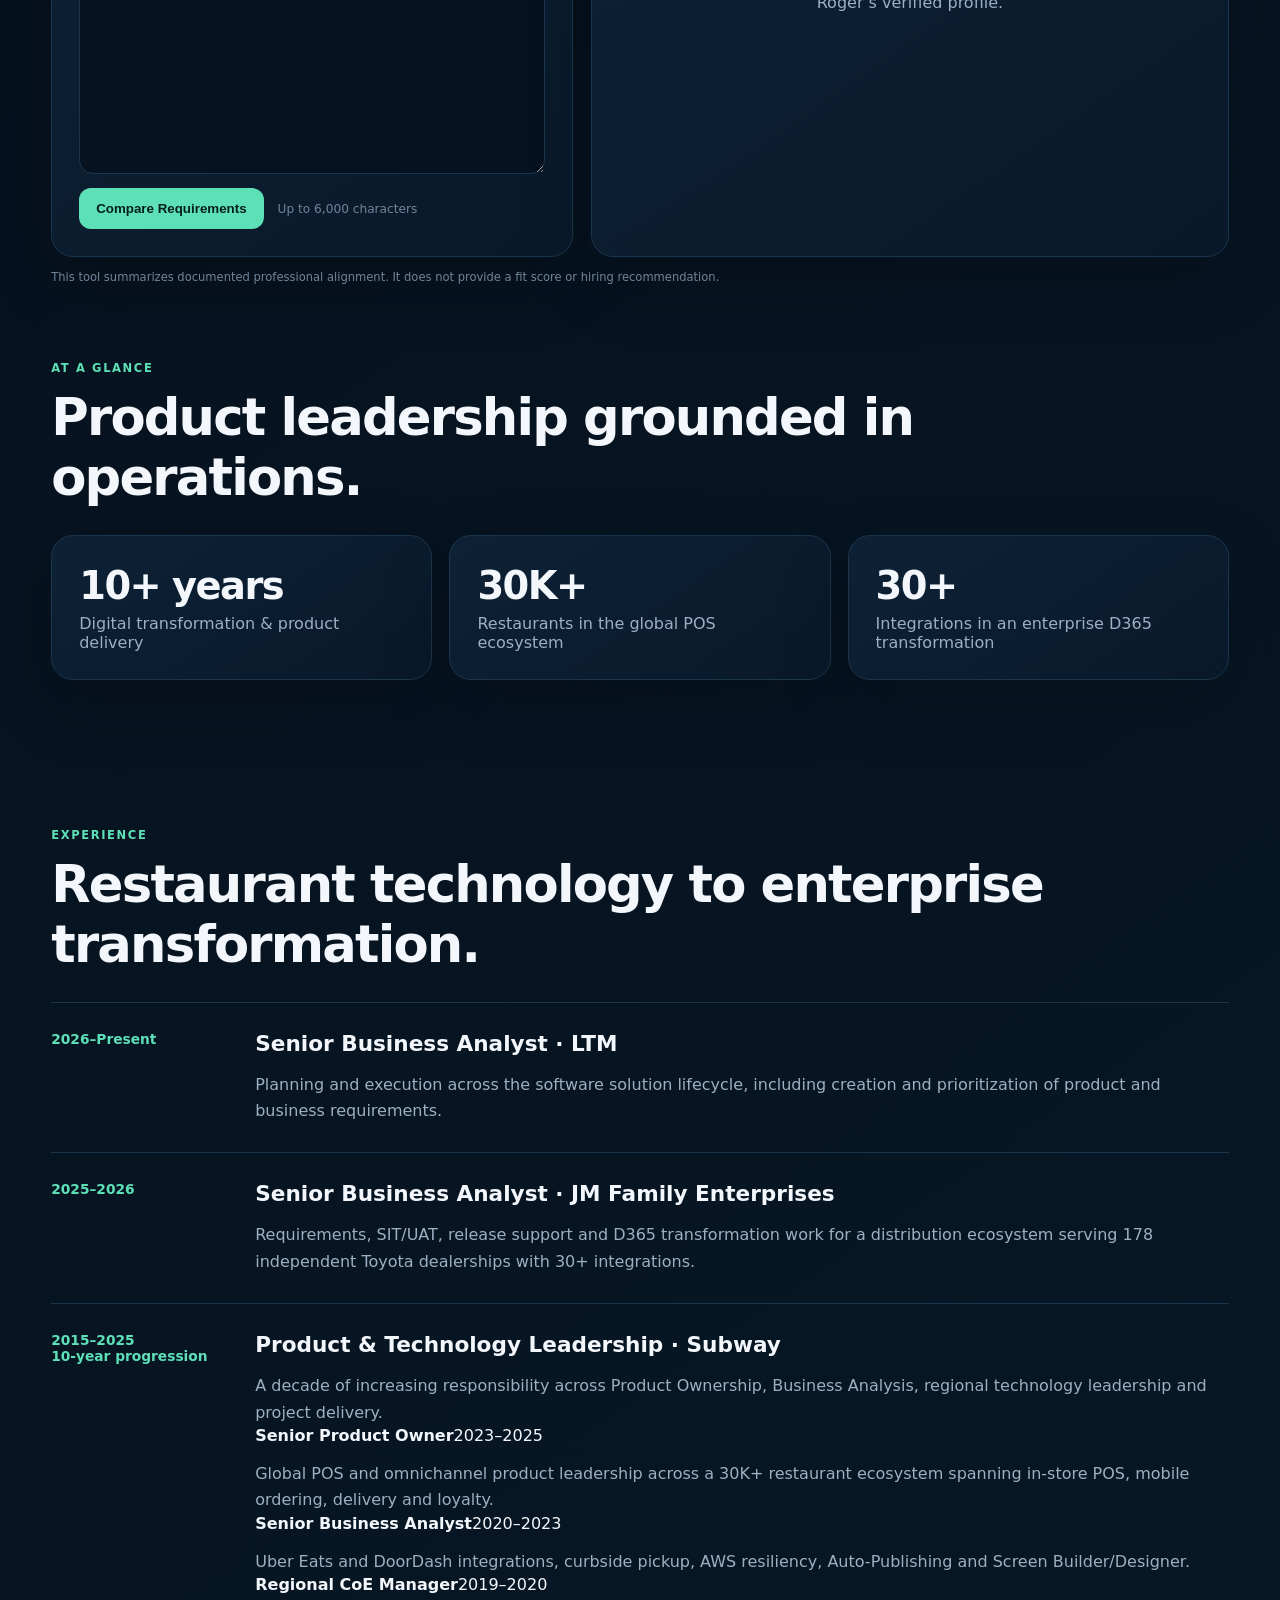
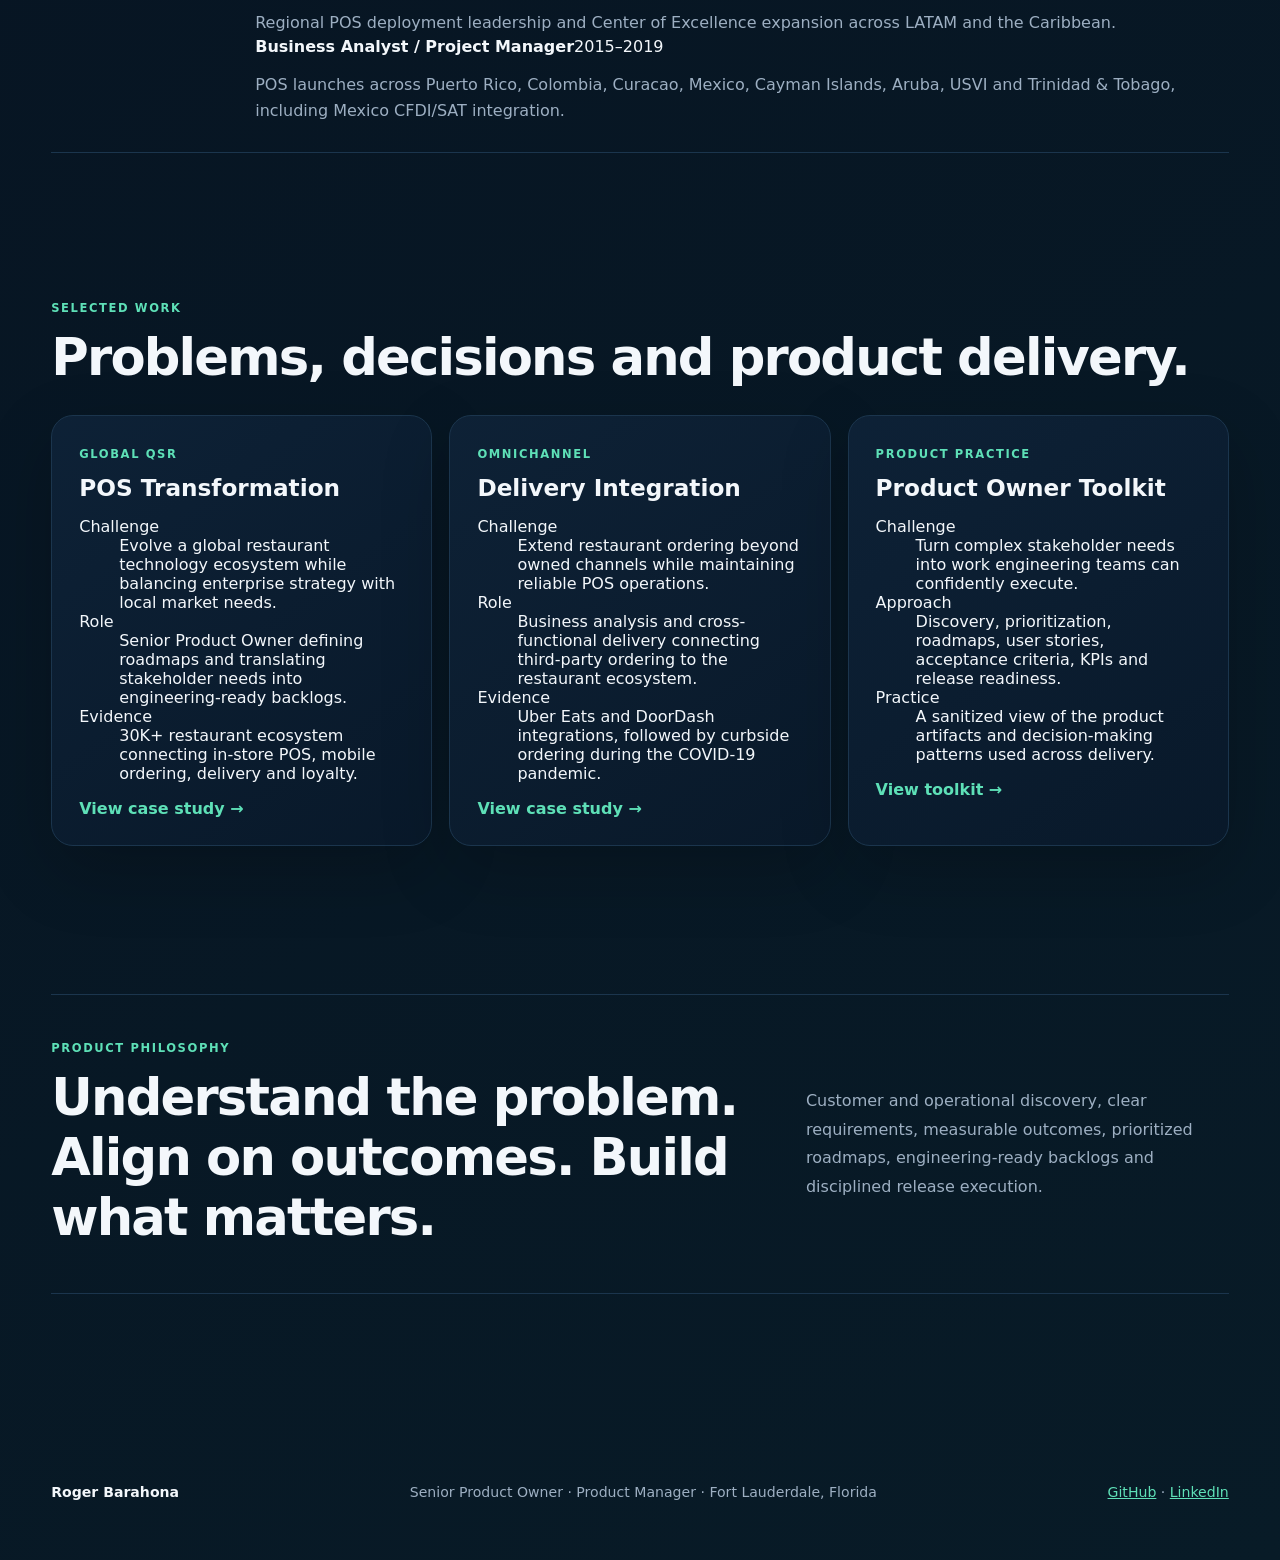
==== commit e5430f64: "Strengthen executive portfolio storytelling" ====
--- a/index.html
+++ b/index.html
@@ -1 +1 @@
-<!doctype html><html lang="en"><head><meta charset="utf-8"><meta name="viewport" content="width=device-width,initial-scale=1"><meta name="description" content="Roger Barahona — Senior Product Owner and Product Manager specializing in QSR, POS, enterprise SaaS, omnichannel products and global digital transformation."><meta name="robots" content="index,follow"><meta property="og:title" content="Roger Barahona | Product Leader"><meta property="og:description" content="Product leadership across QSR, POS, omnichannel and enterprise transformation. Ask Roger AI about verified professional experience."><meta property="og:type" content="website"><meta property="og:url" content="https://rogerbarahona.com"><meta name="twitter:card" content="summary"><link rel="canonical" href="https://rogerbarahona.com"><title>Roger Barahona | Senior Product Owner & Product Manager</title><link rel="stylesheet" href="/style.css"></head><body><div class="wrap"><nav class="nav"><a class="brand" href="/">ROGER BARAHONA</a><div class="navlinks"><a href="#experience">Experience</a><a href="#case-studies">Case Studies</a><a href="#ask-roger">Ask Roger AI</a><a href="https://github.com/RogerBarahona" target="_blank" rel="noopener">GitHub</a><a href="https://www.linkedin.com/in/rogerbarahona/" target="_blank" rel="noopener">LinkedIn</a></div></nav><main><section class="hero"><div><div class="eyebrow">PRODUCT OWNER • PRODUCT MANAGER • QSR TECHNOLOGY</div><h1>Turning complex operations into scalable products.</h1><p class="lead">10+ years leading digital transformation across global QSR and enterprise environments, with deep experience in POS, omnichannel ordering, SaaS, requirements, roadmaps and Agile delivery across North America and LATAM.</p><div class="actions"><a class="primary" href="#ask-roger">Ask Roger AI</a><a class="secondary" href="/Roger_Barahona_Public_Resume_2026.pdf" target="_blank" rel="noopener">Download Résumé</a><a class="secondary" href="https://www.linkedin.com/in/rogerbarahona/" target="_blank" rel="noopener">LinkedIn</a><a class="secondary" href="#compare-role">Compare a Role</a></div><div class="chips"><span class="chip">30K+ Restaurant Ecosystem</span><span class="chip">POS & Omnichannel</span><span class="chip">Enterprise SaaS</span><span class="chip">LATAM</span><span class="chip">CSPO • CSM • SAFe</span></div></div><div class="card chatcard" id="ask-roger"><div class="eyebrow">ASK ROGER AI</div><h2>Recruiter shortcut.</h2><p class="muted">Explore verified experience, projects, certifications and product leadership. Roger AI is grounded in approved professional information.</p><div class="promptgrid"><button class="prompt" data-q="Give me a concise overview of Roger's product leadership experience.">Product leadership</button><button class="prompt" data-q="Tell me about Roger's POS and restaurant technology experience.">POS experience</button><button class="prompt" data-q="What global and LATAM experience does Roger have?">Global & LATAM</button><button class="prompt" data-q="What Agile certifications and delivery experience does Roger have?">Agile delivery</button><button class="prompt" data-q="What enterprise transformation experience does Roger have?">Enterprise work</button><button class="prompt" data-q="What are Roger's strongest documented qualifications for a Senior Product Owner role?">Senior PO fit</button></div><div id="chatlog" class="chatlog" aria-live="polite"><div class="msg bot">Hi — I’m Roger’s AI career assistant. Ask me about his verified professional experience.</div></div><form id="ask" class="ask"><input id="question" maxlength="800" autocomplete="off" aria-label="Ask about Roger" placeholder="Ask about Roger’s experience…"><button>Ask</button></form><p class="fine">AI-generated answers are limited to Roger’s approved professional profile. Verify important details through LinkedIn or directly with Roger.</p></div></section><section class="section compare-section" id="compare-role"><div class="eyebrow">ROLE REQUIREMENTS</div><h2>Compare a role with Roger’s verified experience.</h2><p class="compare-intro">Paste a job description and Roger AI will map its requirements to documented experience, related transferable experience, and requirements not established by the profile.</p><div class="compare-grid"><div class="card compare-input"><label for="jobdesc">JOB DESCRIPTION</label><textarea id="jobdesc" maxlength="6000" placeholder="Paste the job description here…"></textarea><div class="compare-actions"><button id="compare-role-btn" type="button">Compare Requirements</button><span>Up to 6,000 characters</span></div></div><div class="card compare-output"><div class="output-head"><div><span class="tag">ROGER AI</span><h3>Requirements comparison</h3></div><button id="clear-compare" class="clear-btn" type="button">Clear</button></div><div id="compare-result" class="compare-result" aria-live="polite"><div class="empty-state">Your comparison will appear here with clear evidence and gaps from Roger’s verified profile.</div></div></div></div><p class="fine compare-note">This tool summarizes documented professional alignment. It does not provide a fit score or hiring recommendation.</p><section class="section"><div class="eyebrow">AT A GLANCE</div><h2>Product leadership grounded in operations.</h2><div class="grid"><div class="card stat"><strong>10+ years</strong><span>Digital transformation & product delivery</span></div><div class="card stat"><strong>30K+</strong><span>Restaurants in the global POS ecosystem</span></div><div class="card stat"><strong>30+</strong><span>Integrations in an enterprise D365 transformation</span></div></div></section><section class="section" id="experience"><div class="eyebrow">EXPERIENCE</div><h2>Restaurant technology to enterprise transformation.</h2><div class="timeline"><article class="role"><div class="period">2026–Present</div><div><h3>Senior Business Analyst · LTM</h3><p>Planning and execution across the software solution lifecycle, including creation and prioritization of product and business requirements.</p></div></article><article class="role"><div class="period">2025–2026</div><div><h3>Senior Business Analyst · JM Family Enterprises</h3><p>Requirements, SIT/UAT, release support and D365 transformation work for a distribution ecosystem serving 178 independent Toyota dealerships with 30+ integrations.</p></div></article><article class="role"><div class="period">2015–2025</div><div><h3>Product & Technology Leadership · Subway</h3><p>A decade across Product Ownership, Business Analysis, regional technology leadership and project delivery spanning global POS, mobile ordering, delivery, loyalty, AWS resiliency and LATAM/Caribbean deployments.</p></div></article></div></section><section class="section" id="case-studies"><div class="eyebrow">SELECTED WORK</div><h2>Problems, decisions and product delivery.</h2><div class="grid cases"><article class="card"><span class="tag">GLOBAL QSR</span><h3>POS Transformation</h3><p>Global product roadmap and omnichannel evolution across a 30K+ restaurant ecosystem, connecting in-store POS, mobile ordering, delivery and loyalty.</p><a href="https://github.com/RogerBarahona/RogerBarahona/tree/main/portfolio/qsr-pos-transformation" target="_blank" rel="noopener">View case study →</a></article><article class="card"><span class="tag">OMNICHANNEL</span><h3>Delivery Integration</h3><p>Product work integrating third-party delivery channels such as Uber Eats and DoorDash into a restaurant POS ecosystem while protecting operational reliability.</p><a href="https://github.com/RogerBarahona/RogerBarahona/tree/main/portfolio/omnichannel-delivery-integration" target="_blank" rel="noopener">View case study →</a></article><article class="card"><span class="tag">PRODUCT PRACTICE</span><h3>Product Owner Toolkit</h3><p>A sanitized view of the artifacts and thinking used to move from discovery through prioritization, user stories, acceptance criteria, KPIs and release readiness.</p><a href="https://github.com/RogerBarahona/RogerBarahona/tree/main/portfolio/product-owner-toolkit" target="_blank" rel="noopener">View toolkit →</a></article></div></section><section class="section"><div class="statement"><div><div class="eyebrow">PRODUCT PHILOSOPHY</div><h2>Understand the problem. Align on outcomes. Build what matters.</h2></div><p>Customer and operational discovery, clear requirements, measurable outcomes, prioritized roadmaps, engineering-ready backlogs and disciplined release execution.</p></div></section></main><footer class="footer"><strong>Roger Barahona</strong><span>Senior Product Owner · Product Manager · Fort Lauderdale, Florida</span><div><a href="https://github.com/RogerBarahona">GitHub</a> · <a href="https://www.linkedin.com/in/rogerbarahona/">LinkedIn</a></div></footer></div><script src="/script.js"></script></body></html>+<!doctype html><html lang="en"><head><meta charset="utf-8"><meta name="viewport" content="width=device-width,initial-scale=1"><meta name="description" content="Roger Barahona — Senior Product Owner and Product Manager specializing in QSR, POS, enterprise SaaS, omnichannel products and global digital transformation."><meta name="robots" content="index,follow"><meta property="og:title" content="Roger Barahona | Product Leader"><meta property="og:description" content="Product leadership across QSR, POS, omnichannel and enterprise transformation. Ask Roger AI about verified professional experience."><meta property="og:type" content="website"><meta property="og:url" content="https://rogerbarahona.com"><meta name="twitter:card" content="summary"><link rel="canonical" href="https://rogerbarahona.com"><title>Roger Barahona | Senior Product Owner & Product Manager</title><link rel="stylesheet" href="/style.css"></head><body><div class="wrap"><nav class="nav"><a class="brand" href="/">ROGER BARAHONA</a><div class="navlinks"><a href="#experience">Experience</a><a href="#case-studies">Case Studies</a><a href="#ask-roger">Ask Roger AI</a><a href="https://github.com/RogerBarahona" target="_blank" rel="noopener">GitHub</a><a href="https://www.linkedin.com/in/rogerbarahona/" target="_blank" rel="noopener">LinkedIn</a></div></nav><main><section class="hero"><div><div class="eyebrow">PRODUCT OWNER • PRODUCT MANAGER • QSR TECHNOLOGY</div><h1>Turning complex operations into scalable products.</h1><p class="hero-name">Roger Barahona <span>· Fort Lauderdale, Florida</span></p><p class="lead">10+ years leading digital transformation across global QSR and enterprise environments, with deep experience in POS, omnichannel ordering, SaaS, requirements, roadmaps and Agile delivery across North America and LATAM.</p><div class="actions"><a class="primary" href="#ask-roger">Ask Roger AI</a><a class="secondary" href="/Roger_Barahona_Public_Resume_2026.pdf" target="_blank" rel="noopener">Download Résumé</a><a class="secondary" href="https://www.linkedin.com/in/rogerbarahona/" target="_blank" rel="noopener">LinkedIn</a><a class="secondary" href="#compare-role">Compare a Role</a></div><div class="chips"><span class="chip">30K+ Restaurant Ecosystem</span><span class="chip">POS & Omnichannel</span><span class="chip">Enterprise SaaS</span><span class="chip">LATAM</span><span class="chip">CSPO • CSM • SAFe</span></div></div><div class="card chatcard" id="ask-roger"><div class="eyebrow">ASK ROGER AI</div><h2>Recruiter shortcut.</h2><p class="muted">Explore verified experience, projects, certifications and product leadership. Roger AI is grounded in approved professional information.</p><div class="promptgrid"><button class="prompt" data-q="Give me a concise overview of Roger's product leadership experience.">Product leadership</button><button class="prompt" data-q="Tell me about Roger's POS and restaurant technology experience.">POS experience</button><button class="prompt" data-q="What global and LATAM experience does Roger have?">Global & LATAM</button><button class="prompt" data-q="What Agile certifications and delivery experience does Roger have?">Agile delivery</button><button class="prompt" data-q="What enterprise transformation experience does Roger have?">Enterprise work</button><button class="prompt" data-q="What are Roger's strongest documented qualifications for a Senior Product Owner role?">Senior PO fit</button></div><div id="chatlog" class="chatlog" aria-live="polite"><div class="msg bot">Hi — I’m Roger’s AI career assistant. Ask me about his verified professional experience.</div></div><form id="ask" class="ask"><input id="question" maxlength="800" autocomplete="off" aria-label="Ask about Roger" placeholder="Ask about Roger’s experience…"><button>Ask</button></form><p class="fine">AI-generated answers are limited to Roger’s approved professional profile. Verify important details through LinkedIn or directly with Roger.</p></div></section><section class="section compare-section" id="compare-role"><div class="eyebrow">ROLE REQUIREMENTS</div><h2>Compare a role with Roger’s verified experience.</h2><p class="compare-intro">Paste a job description and Roger AI will map its requirements to documented experience, related transferable experience, and requirements not established by the profile.</p><div class="compare-grid"><div class="card compare-input"><label for="jobdesc">JOB DESCRIPTION</label><textarea id="jobdesc" maxlength="6000" placeholder="Paste the job description here…"></textarea><div class="compare-actions"><button id="compare-role-btn" type="button">Compare Requirements</button><span>Up to 6,000 characters</span></div></div><div class="card compare-output"><div class="output-head"><div><span class="tag">ROGER AI</span><h3>Requirements comparison</h3></div><button id="clear-compare" class="clear-btn" type="button">Clear</button></div><div id="compare-result" class="compare-result" aria-live="polite"><div class="empty-state">Your comparison will appear here with clear evidence and gaps from Roger’s verified profile.</div></div></div></div><p class="fine compare-note">This tool summarizes documented professional alignment. It does not provide a fit score or hiring recommendation.</p><section class="section"><div class="eyebrow">AT A GLANCE</div><h2>Product leadership grounded in operations.</h2><div class="grid"><div class="card stat"><strong>10+ years</strong><span>Digital transformation & product delivery</span></div><div class="card stat"><strong>30K+</strong><span>Restaurants in the global POS ecosystem</span></div><div class="card stat"><strong>30+</strong><span>Integrations in an enterprise D365 transformation</span></div></div></section><section class="section" id="experience"><div class="eyebrow">EXPERIENCE</div><h2>Restaurant technology to enterprise transformation.</h2><div class="timeline"><article class="role"><div class="period">2026–Present</div><div><h3>Senior Business Analyst · LTM</h3><p>Planning and execution across the software solution lifecycle, including creation and prioritization of product and business requirements.</p></div></article><article class="role"><div class="period">2025–2026</div><div><h3>Senior Business Analyst · JM Family Enterprises</h3><p>Requirements, SIT/UAT, release support and D365 transformation work for a distribution ecosystem serving 178 independent Toyota dealerships with 30+ integrations.</p></div></article><article class="role subway-role"><div class="period">2015–2025<br><span>10-year progression</span></div><div><h3>Product & Technology Leadership · Subway</h3><p>A decade of increasing responsibility across Product Ownership, Business Analysis, regional technology leadership and project delivery.</p><div class="progression"><div><b>Senior Product Owner</b><span>2023–2025</span><p>Global POS and omnichannel product leadership across a 30K+ restaurant ecosystem spanning in-store POS, mobile ordering, delivery and loyalty.</p></div><div><b>Senior Business Analyst</b><span>2020–2023</span><p>Uber Eats and DoorDash integrations, curbside pickup, AWS resiliency, Auto-Publishing and Screen Builder/Designer.</p></div><div><b>Regional CoE Manager</b><span>2019–2020</span><p>Regional POS deployment leadership and Center of Excellence expansion across LATAM and the Caribbean.</p></div><div><b>Business Analyst / Project Manager</b><span>2015–2019</span><p>POS launches across Puerto Rico, Colombia, Curacao, Mexico, Cayman Islands, Aruba, USVI and Trinidad & Tobago, including Mexico CFDI/SAT integration.</p></div></div></div></article></div></section><section class="section" id="case-studies"><div class="eyebrow">SELECTED WORK</div><h2>Problems, decisions and product delivery.</h2><div class="grid cases"><article class="card"><span class="tag">GLOBAL QSR</span><h3>POS Transformation</h3><dl class="case-flow"><dt>Challenge</dt><dd>Evolve a global restaurant technology ecosystem while balancing enterprise strategy with local market needs.</dd><dt>Role</dt><dd>Senior Product Owner defining roadmaps and translating stakeholder needs into engineering-ready backlogs.</dd><dt>Evidence</dt><dd>30K+ restaurant ecosystem connecting in-store POS, mobile ordering, delivery and loyalty.</dd></dl><a href="https://github.com/RogerBarahona/RogerBarahona/tree/main/portfolio/qsr-pos-transformation" target="_blank" rel="noopener">View case study →</a></article><article class="card"><span class="tag">OMNICHANNEL</span><h3>Delivery Integration</h3><dl class="case-flow"><dt>Challenge</dt><dd>Extend restaurant ordering beyond owned channels while maintaining reliable POS operations.</dd><dt>Role</dt><dd>Business analysis and cross-functional delivery connecting third-party ordering to the restaurant ecosystem.</dd><dt>Evidence</dt><dd>Uber Eats and DoorDash integrations, followed by curbside ordering during the COVID-19 pandemic.</dd></dl><a href="https://github.com/RogerBarahona/RogerBarahona/tree/main/portfolio/omnichannel-delivery-integration" target="_blank" rel="noopener">View case study →</a></article><article class="card"><span class="tag">PRODUCT PRACTICE</span><h3>Product Owner Toolkit</h3><dl class="case-flow"><dt>Challenge</dt><dd>Turn complex stakeholder needs into work engineering teams can confidently execute.</dd><dt>Approach</dt><dd>Discovery, prioritization, roadmaps, user stories, acceptance criteria, KPIs and release readiness.</dd><dt>Practice</dt><dd>A sanitized view of the product artifacts and decision-making patterns used across delivery.</dd></dl><a href="https://github.com/RogerBarahona/RogerBarahona/tree/main/portfolio/product-owner-toolkit" target="_blank" rel="noopener">View toolkit →</a></article></div></section><section class="section"><div class="statement"><div><div class="eyebrow">PRODUCT PHILOSOPHY</div><h2>Understand the problem. Align on outcomes. Build what matters.</h2></div><p>Customer and operational discovery, clear requirements, measurable outcomes, prioritized roadmaps, engineering-ready backlogs and disciplined release execution.</p></div></section></main><footer class="footer"><strong>Roger Barahona</strong><span>Senior Product Owner · Product Manager · Fort Lauderdale, Florida</span><div><a href="https://github.com/RogerBarahona">GitHub</a> · <a href="https://www.linkedin.com/in/rogerbarahona/">LinkedIn</a></div></footer></div><script src="/script.js"></script></body></html>
--- a/style.css
+++ b/style.css
@@ -1 +1 @@
-:root{--bg:#06111e;--panel:#0b1b2c;--panel2:#0e2237;--text:#f3f7fb;--muted:#9dafc2;--accent:#5ee0b7;--line:#1b354d;--max:1180px}*{box-sizing:border-box}html{scroll-behavior:smooth}body{margin:0;font-family:Inter,ui-sans-serif,system-ui,-apple-system,BlinkMacSystemFont,"Segoe UI",sans-serif;background:radial-gradient(circle at 80% 0,#0c2a36 0,transparent 32%),linear-gradient(145deg,#050e19,#071523 55%,#081b27);color:var(--text)}a{color:var(--accent)}.wrap{width:min(var(--max),92%);margin:auto}.nav{height:82px;display:flex;align-items:center;justify-content:space-between;border-bottom:1px solid rgba(255,255,255,.05)}.brand{color:var(--text);font-weight:850;letter-spacing:.1em;font-size:.82rem;text-decoration:none}.navlinks{display:flex;gap:24px}.navlinks a{color:var(--muted);text-decoration:none;font-size:.9rem}.navlinks a:hover{color:var(--text)}.hero{min-height:720px;padding:76px 0 60px;display:grid;grid-template-columns:1.06fr .94fr;gap:58px;align-items:center}.eyebrow,.tag{color:var(--accent);font-weight:800;letter-spacing:.14em;font-size:.72rem}.hero h1{font-size:clamp(3.4rem,6.4vw,6.3rem);line-height:.93;letter-spacing:-.055em;margin:18px 0 26px;max-width:760px}.lead{font-size:1.15rem;line-height:1.75;color:var(--muted);max-width:720px}.actions{display:flex;gap:12px;margin:30px 0}.primary,.secondary{padding:13px 18px;border-radius:12px;text-decoration:none;font-weight:750}.primary{background:var(--accent);color:#042019}.secondary{border:1px solid var(--line);color:var(--text)}.chips{display:flex;flex-wrap:wrap;gap:9px;margin-top:22px}.chip{border:1px solid var(--line);background:#091827;border-radius:999px;padding:8px 12px;font-size:.82rem;color:#c9d5e1}.card{background:linear-gradient(145deg,rgba(14,34,55,.95),rgba(9,25,42,.95));border:1px solid var(--line);border-radius:22px;padding:27px;box-shadow:0 24px 70px rgba(0,0,0,.2)}.chatcard{position:relative;overflow:hidden}.chatcard:before{content:"";position:absolute;width:170px;height:170px;border-radius:50%;background:var(--accent);filter:blur(110px);opacity:.12;right:-50px;top:-50px}.chatcard h2{font-size:2rem;margin:10px 0}.muted,.role p,.card p{color:var(--muted);line-height:1.65}.promptgrid{display:grid;grid-template-columns:1fr 1fr;gap:8px;margin:20px 0}.prompt{border:1px solid var(--line);background:#0a1929;color:#dce7f1;border-radius:10px;padding:10px 11px;text-align:left;cursor:pointer}.prompt:hover{border-color:#3f806f}.chatlog{height:230px;overflow:auto;display:flex;flex-direction:column;gap:10px;margin:16px 0;padding-right:4px}.msg{padding:12px 14px;border-radius:13px;line-height:1.5;max-width:92%;font-size:.92rem;white-space:pre-wrap}.bot{background:#10263c}.user{background:#17434a;align-self:flex-end}.ask{display:flex;gap:9px}.ask input{min-width:0;flex:1;background:#06121f;border:1px solid var(--line);border-radius:12px;padding:13px;color:var(--text);outline:none}.ask input:focus{border-color:var(--accent)}.ask button{background:var(--accent);color:#052019;border:0;border-radius:12px;padding:0 18px;font-weight:850;cursor:pointer}.ask button:disabled{opacity:.5}.fine{font-size:.72rem;color:#70859a;line-height:1.5;margin-bottom:0}.section{padding:74px 0}.section h2{font-size:clamp(2rem,4vw,3.4rem);letter-spacing:-.035em;margin:12px 0 28px}.grid{display:grid;grid-template-columns:repeat(3,1fr);gap:17px}.stat strong{font-size:2.4rem;display:block;letter-spacing:-.04em;margin-bottom:6px}.stat span{color:var(--muted)}.timeline{border-top:1px solid var(--line)}.role{display:grid;grid-template-columns:180px 1fr;gap:24px;padding:28px 0;border-bottom:1px solid var(--line)}.period{color:var(--accent);font-size:.86rem;font-weight:700}.role h3{margin:0;font-size:1.35rem}.role p{margin-bottom:0}.cases h3{font-size:1.45rem;margin:12px 0}.cases a{text-decoration:none;font-weight:750}.statement{border-top:1px solid var(--line);border-bottom:1px solid var(--line);padding:46px 0;display:grid;grid-template-columns:1.25fr .75fr;gap:50px;align-items:center}.statement h2{margin-bottom:0}.statement p{color:var(--muted);line-height:1.8}.footer{padding:42px 0 60px;display:flex;justify-content:space-between;gap:20px;color:var(--muted);font-size:.88rem}.footer strong{color:var(--text)}@media(max-width:850px){.navlinks{display:none}.hero{grid-template-columns:1fr;padding-top:48px}.grid{grid-template-columns:1fr}.role{grid-template-columns:1fr;gap:8px}.statement{grid-template-columns:1fr;gap:10px}.footer{flex-direction:column}.promptgrid{grid-template-columns:1fr}.hero h1{font-size:clamp(3rem,14vw,5rem)}}.fitbox{margin-top:24px;padding-top:22px;border-top:1px solid var(--line)}.fitbox h3{font-size:1.25rem;margin:8px 0}.fitbox textarea{width:100%;min-height:150px;resize:vertical;background:#06121f;border:1px solid var(--line);border-radius:12px;padding:13px;color:var(--text);font:inherit;line-height:1.45;outline:none;margin:8px 0}.fitbox textarea:focus{border-color:var(--accent)}.fitbox button{background:var(--accent);color:#052019;border:0;border-radius:12px;padding:12px 16px;font-weight:850;cursor:pointer}.fitbox button:disabled{opacity:.5}.actions{flex-wrap:wrap}+:root{--bg:#06111e;--panel:#0b1b2c;--panel2:#0e2237;--text:#f3f7fb;--muted:#9dafc2;--accent:#5ee0b7;--line:#1b354d;--max:1180px}*{box-sizing:border-box}html{scroll-behavior:smooth}body{margin:0;font-family:Inter,ui-sans-serif,system-ui,-apple-system,BlinkMacSystemFont,"Segoe UI",sans-serif;background:radial-gradient(circle at 80% 0,#0c2a36 0,transparent 32%),linear-gradient(145deg,#050e19,#071523 55%,#081b27);color:var(--text)}a{color:var(--accent)}.wrap{width:min(var(--max),92%);margin:auto}.nav{height:82px;display:flex;align-items:center;justify-content:space-between;border-bottom:1px solid rgba(255,255,255,.05)}.brand{color:var(--text);font-weight:850;letter-spacing:.1em;font-size:.82rem;text-decoration:none}.navlinks{display:flex;gap:24px}.navlinks a{color:var(--muted);text-decoration:none;font-size:.9rem}.navlinks a:hover{color:var(--text)}.hero{min-height:720px;padding:76px 0 60px;display:grid;grid-template-columns:1.06fr .94fr;gap:58px;align-items:center}.eyebrow,.tag{color:var(--accent);font-weight:800;letter-spacing:.14em;font-size:.72rem}.hero h1{font-size:clamp(3.4rem,6.4vw,6.3rem);line-height:.93;letter-spacing:-.055em;margin:18px 0 26px;max-width:760px}.lead{font-size:1.15rem;line-height:1.75;color:var(--muted);max-width:720px}.actions{display:flex;gap:12px;margin:30px 0}.primary,.secondary{padding:13px 18px;border-radius:12px;text-decoration:none;font-weight:750}.primary{background:var(--accent);color:#042019}.secondary{border:1px solid var(--line);color:var(--text)}.chips{display:flex;flex-wrap:wrap;gap:9px;margin-top:22px}.chip{border:1px solid var(--line);background:#091827;border-radius:999px;padding:8px 12px;font-size:.82rem;color:#c9d5e1}.card{background:linear-gradient(145deg,rgba(14,34,55,.95),rgba(9,25,42,.95));border:1px solid var(--line);border-radius:22px;padding:27px;box-shadow:0 24px 70px rgba(0,0,0,.2)}.chatcard{position:relative;overflow:hidden}.chatcard:before{content:"";position:absolute;width:170px;height:170px;border-radius:50%;background:var(--accent);filter:blur(110px);opacity:.12;right:-50px;top:-50px}.chatcard h2{font-size:2rem;margin:10px 0}.muted,.role p,.card p{color:var(--muted);line-height:1.65}.promptgrid{display:grid;grid-template-columns:1fr 1fr;gap:8px;margin:20px 0}.prompt{border:1px solid var(--line);background:#0a1929;color:#dce7f1;border-radius:10px;padding:10px 11px;text-align:left;cursor:pointer}.prompt:hover{border-color:#3f806f}.chatlog{height:230px;overflow:auto;display:flex;flex-direction:column;gap:10px;margin:16px 0;padding-right:4px}.msg{padding:12px 14px;border-radius:13px;line-height:1.5;max-width:92%;font-size:.92rem;white-space:pre-wrap}.bot{background:#10263c}.user{background:#17434a;align-self:flex-end}.ask{display:flex;gap:9px}.ask input{min-width:0;flex:1;background:#06121f;border:1px solid var(--line);border-radius:12px;padding:13px;color:var(--text);outline:none}.ask input:focus{border-color:var(--accent)}.ask button{background:var(--accent);color:#052019;border:0;border-radius:12px;padding:0 18px;font-weight:850;cursor:pointer}.ask button:disabled{opacity:.5}.fine{font-size:.72rem;color:#70859a;line-height:1.5;margin-bottom:0}.section{padding:74px 0}.section h2{font-size:clamp(2rem,4vw,3.4rem);letter-spacing:-.035em;margin:12px 0 28px}.grid{display:grid;grid-template-columns:repeat(3,1fr);gap:17px}.stat strong{font-size:2.4rem;display:block;letter-spacing:-.04em;margin-bottom:6px}.stat span{color:var(--muted)}.timeline{border-top:1px solid var(--line)}.role{display:grid;grid-template-columns:180px 1fr;gap:24px;padding:28px 0;border-bottom:1px solid var(--line)}.period{color:var(--accent);font-size:.86rem;font-weight:700}.role h3{margin:0;font-size:1.35rem}.role p{margin-bottom:0}.cases h3{font-size:1.45rem;margin:12px 0}.cases a{text-decoration:none;font-weight:750}.statement{border-top:1px solid var(--line);border-bottom:1px solid var(--line);padding:46px 0;display:grid;grid-template-columns:1.25fr .75fr;gap:50px;align-items:center}.statement h2{margin-bottom:0}.statement p{color:var(--muted);line-height:1.8}.footer{padding:42px 0 60px;display:flex;justify-content:space-between;gap:20px;color:var(--muted);font-size:.88rem}.footer strong{color:var(--text)}@media(max-width:850px){.navlinks{display:none}.hero{grid-template-columns:1fr;padding-top:48px}.grid{grid-template-columns:1fr}.role{grid-template-columns:1fr;gap:8px}.statement{grid-template-columns:1fr;gap:10px}.footer{flex-direction:column}.promptgrid{grid-template-columns:1fr}.hero h1{font-size:clamp(3rem,14vw,5rem)}}.actions{flex-wrap:wrap}.chatlog{height:auto;max-height:360px;min-height:150px}.compare-section{scroll-margin-top:30px}.compare-intro{color:var(--muted);max-width:780px;line-height:1.7;margin-top:-14px;margin-bottom:28px}.compare-grid{display:grid;grid-template-columns:.9fr 1.1fr;gap:18px;align-items:stretch}.compare-input,.compare-output{min-height:470px}.compare-input{display:flex;flex-direction:column}.compare-input label{color:var(--accent);font-weight:800;letter-spacing:.12em;font-size:.72rem;margin-bottom:12px}.compare-input textarea{flex:1;width:100%;min-height:340px;resize:vertical;background:#06121f;border:1px solid var(--line);border-radius:14px;padding:16px;color:var(--text);font:inherit;line-height:1.55;outline:none}.compare-input textarea:focus{border-color:var(--accent)}.compare-actions{display:flex;align-items:center;gap:14px;margin-top:14px}.compare-actions button{background:var(--accent);color:#052019;border:0;border-radius:12px;padding:13px 17px;font-weight:850;cursor:pointer}.compare-actions button:disabled{opacity:.5}.compare-actions span{color:#70859a;font-size:.76rem}.output-head{display:flex;justify-content:space-between;gap:20px;align-items:start;border-bottom:1px solid var(--line);padding-bottom:16px}.output-head h3{font-size:1.45rem;margin:7px 0 0}.clear-btn{border:1px solid var(--line);background:transparent;color:var(--muted);border-radius:9px;padding:7px 11px;cursor:pointer}.compare-result{padding-top:18px;line-height:1.65}.compare-result h3{color:var(--text);font-size:1.08rem;margin:20px 0 8px}.compare-result h3:first-child{margin-top:0}.compare-result ul{margin:8px 0 14px;padding-left:20px}.compare-result li{margin:7px 0;color:#dce7f1}.compare-result p{color:#dce7f1}.compare-result strong{color:var(--text)}.empty-state{color:var(--muted);padding:65px 15px;text-align:center;line-height:1.7}.compare-note{margin-top:12px}@media(max-width:850px){.compare-grid{grid-template-columns:1fr}.compare-input,.compare-output{min-height:auto}.compare-input textarea{min-height:280px}}
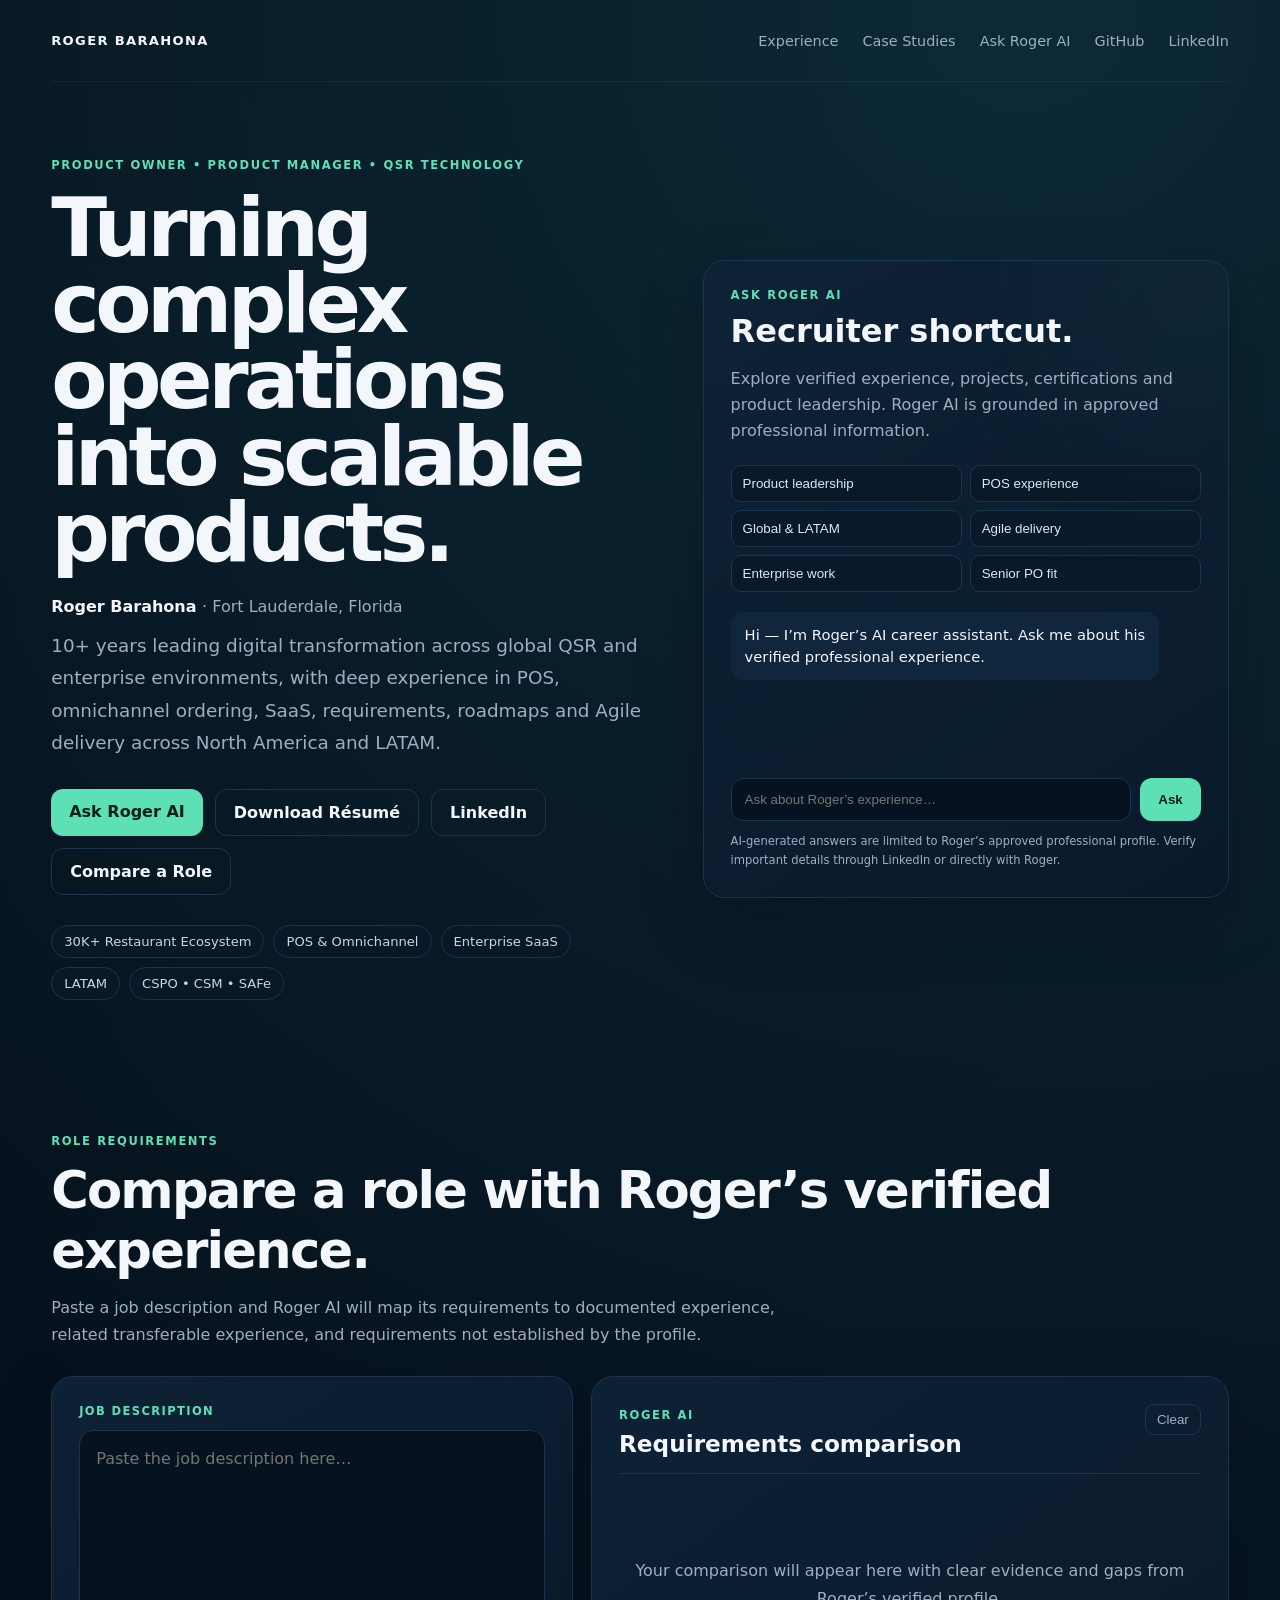
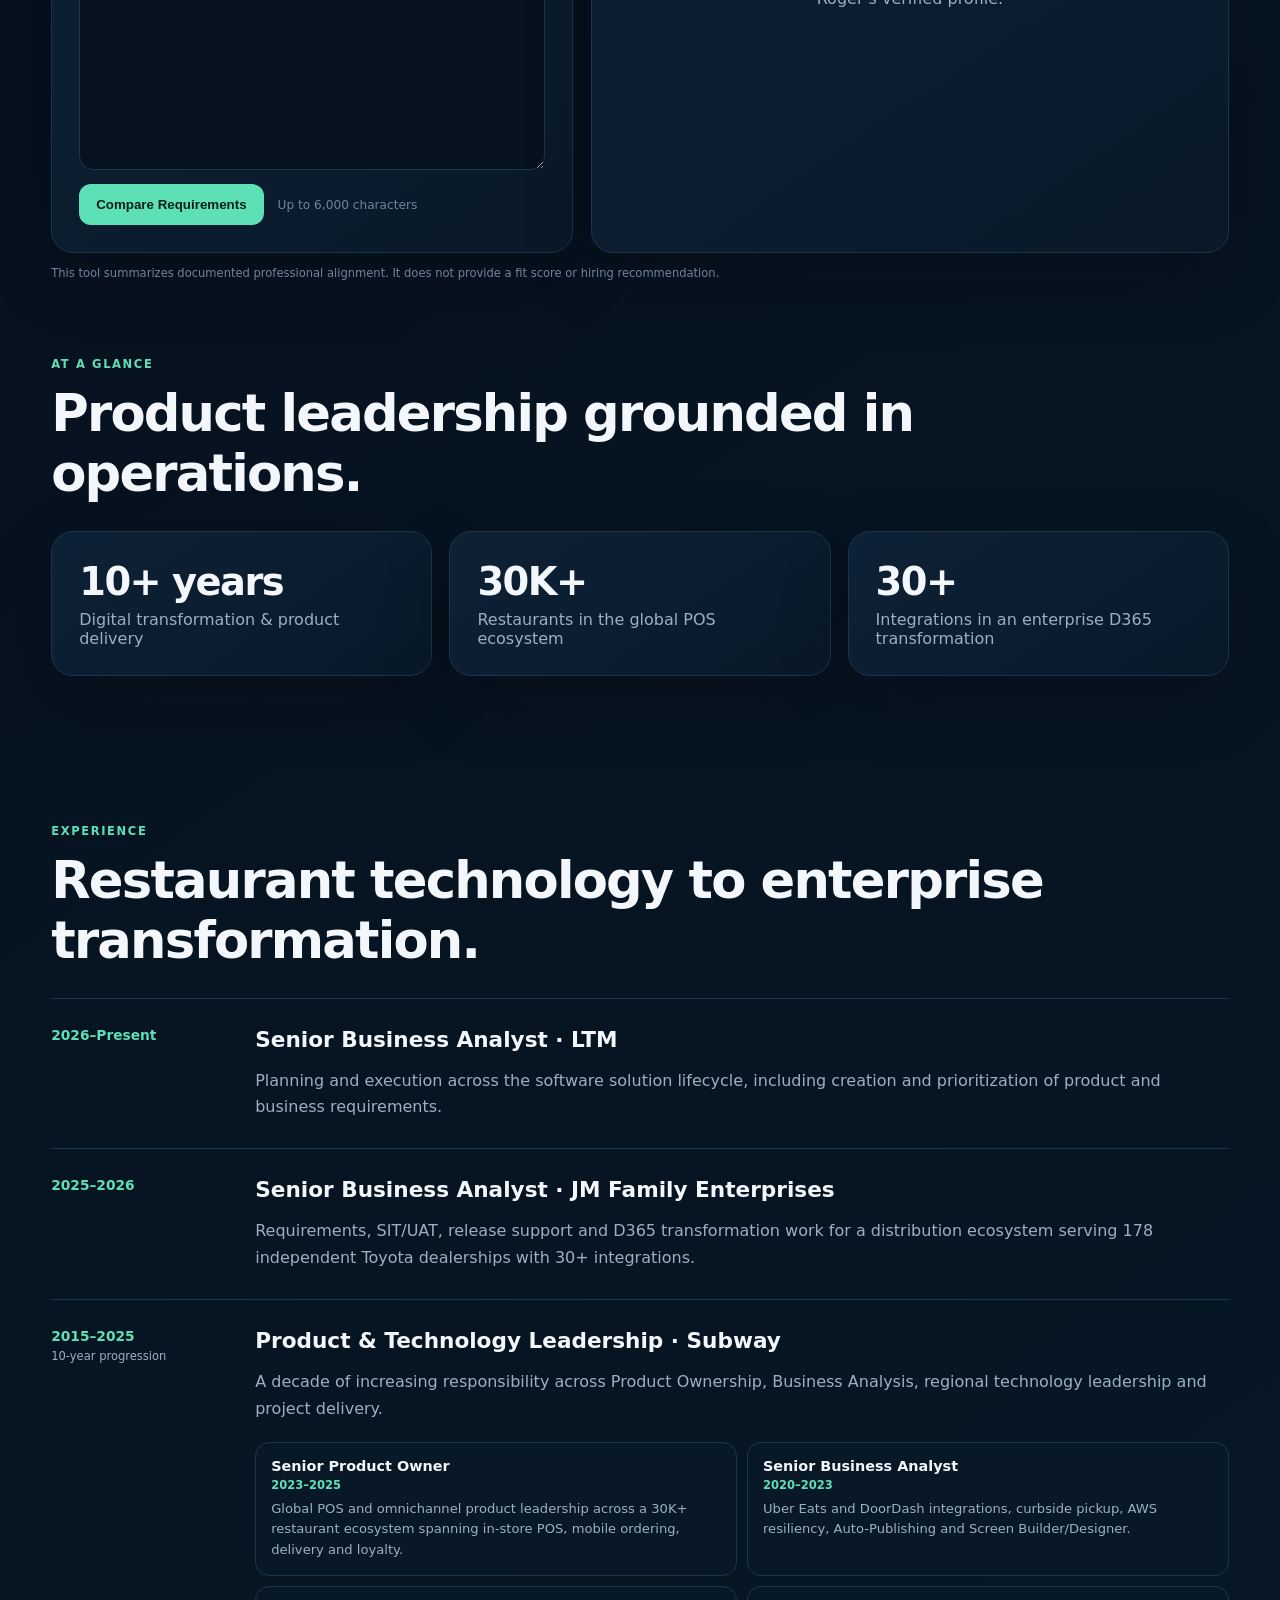
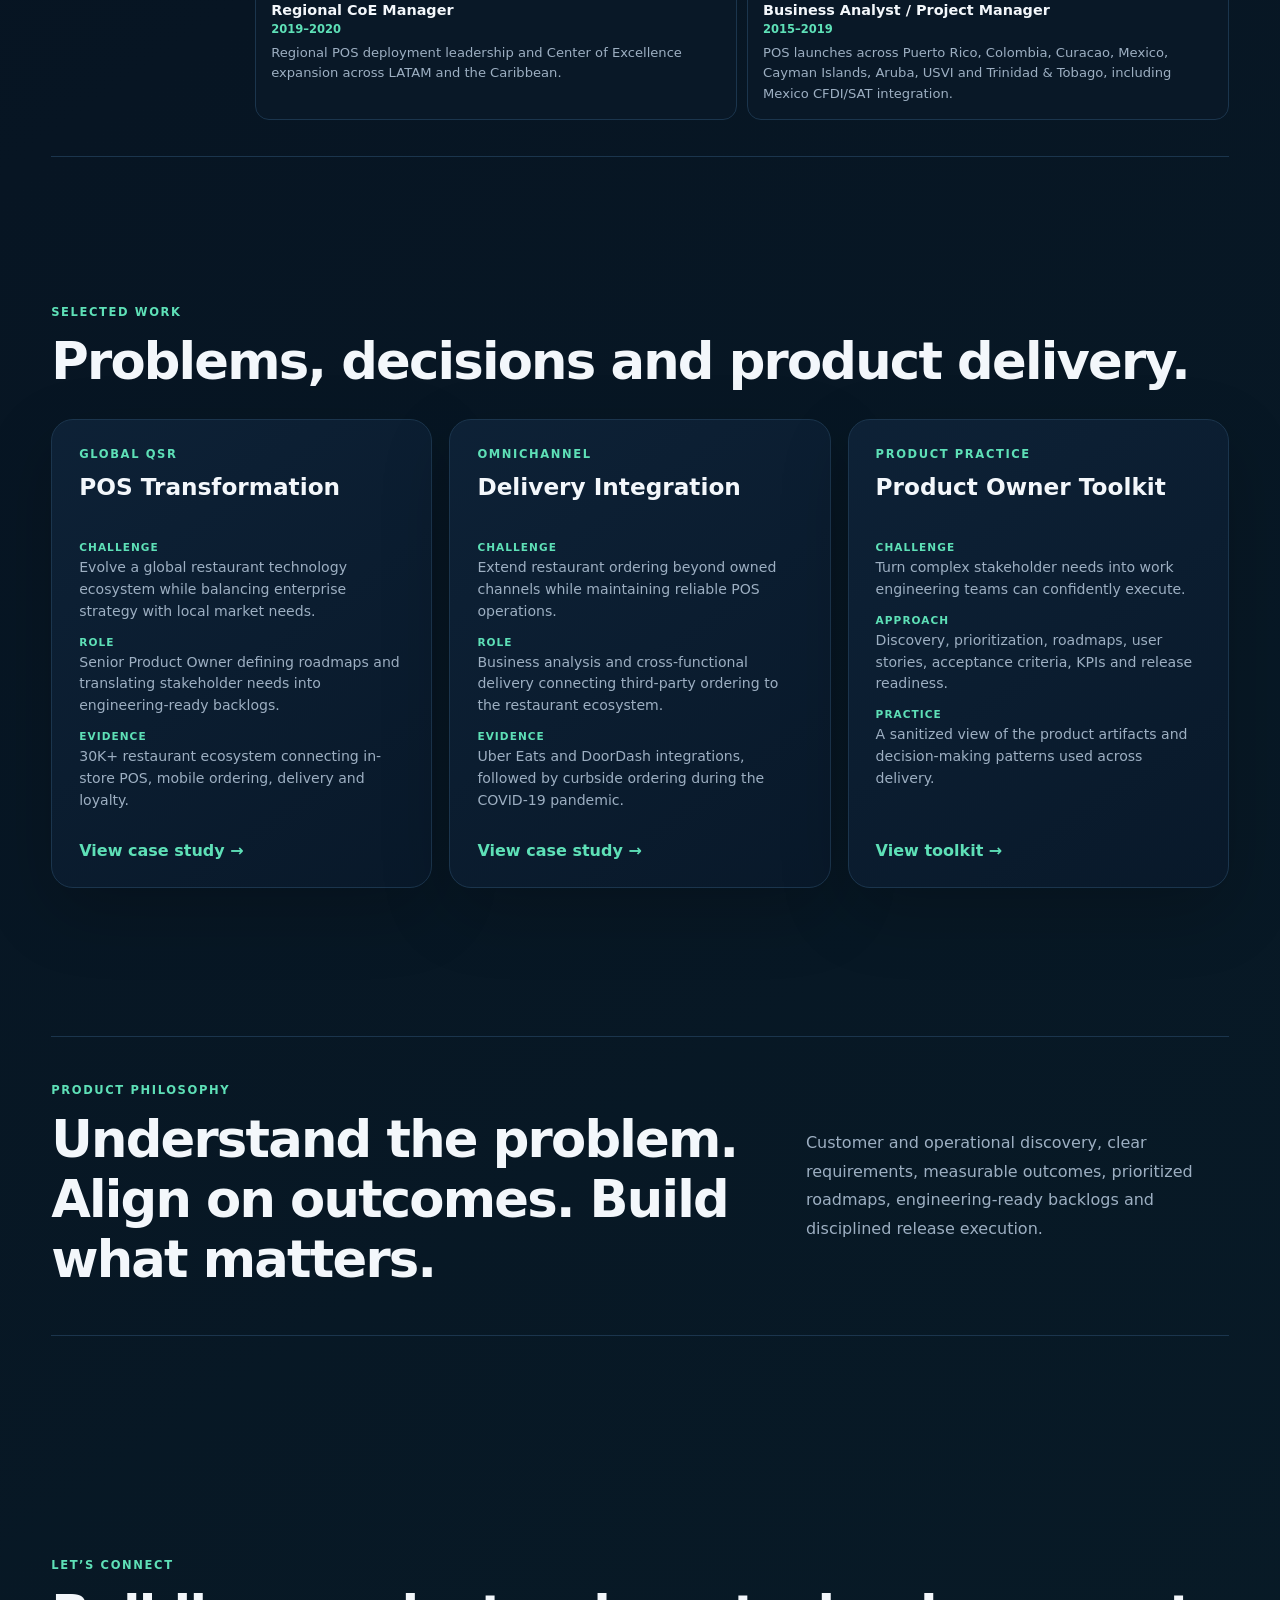
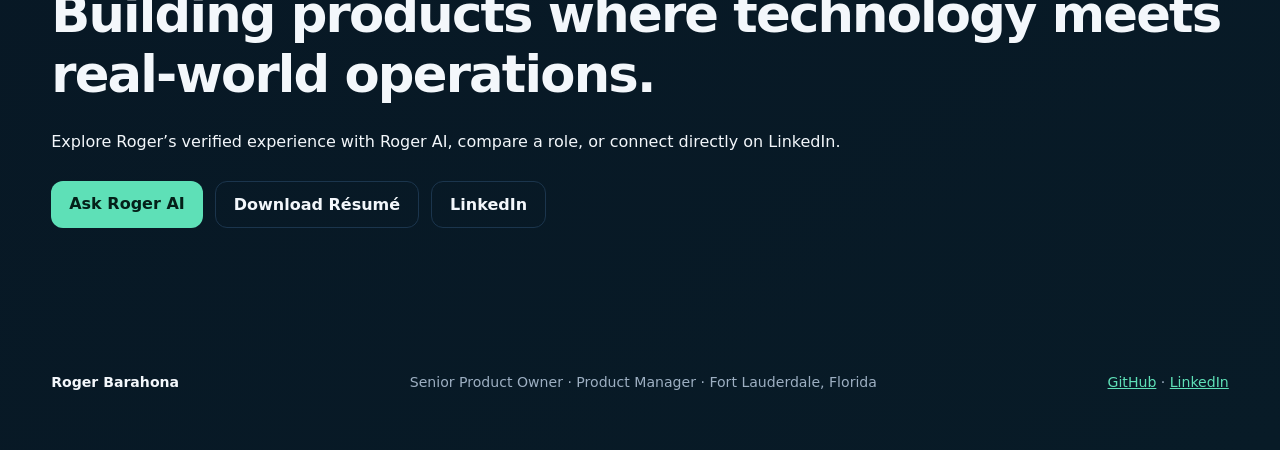
==== commit f864257b: "Polish launch experience and recruiter conversion" ====
--- a/index.html
+++ b/index.html
@@ -1 +1 @@
-<!doctype html><html lang="en"><head><meta charset="utf-8"><meta name="viewport" content="width=device-width,initial-scale=1"><meta name="description" content="Roger Barahona — Senior Product Owner and Product Manager specializing in QSR, POS, enterprise SaaS, omnichannel products and global digital transformation."><meta name="robots" content="index,follow"><meta property="og:title" content="Roger Barahona | Product Leader"><meta property="og:description" content="Product leadership across QSR, POS, omnichannel and enterprise transformation. Ask Roger AI about verified professional experience."><meta property="og:type" content="website"><meta property="og:url" content="https://rogerbarahona.com"><meta name="twitter:card" content="summary"><link rel="canonical" href="https://rogerbarahona.com"><title>Roger Barahona | Senior Product Owner & Product Manager</title><link rel="stylesheet" href="/style.css"></head><body><div class="wrap"><nav class="nav"><a class="brand" href="/">ROGER BARAHONA</a><div class="navlinks"><a href="#experience">Experience</a><a href="#case-studies">Case Studies</a><a href="#ask-roger">Ask Roger AI</a><a href="https://github.com/RogerBarahona" target="_blank" rel="noopener">GitHub</a><a href="https://www.linkedin.com/in/rogerbarahona/" target="_blank" rel="noopener">LinkedIn</a></div></nav><main><section class="hero"><div><div class="eyebrow">PRODUCT OWNER • PRODUCT MANAGER • QSR TECHNOLOGY</div><h1>Turning complex operations into scalable products.</h1><p class="hero-name">Roger Barahona <span>· Fort Lauderdale, Florida</span></p><p class="lead">10+ years leading digital transformation across global QSR and enterprise environments, with deep experience in POS, omnichannel ordering, SaaS, requirements, roadmaps and Agile delivery across North America and LATAM.</p><div class="actions"><a class="primary" href="#ask-roger">Ask Roger AI</a><a class="secondary" href="/Roger_Barahona_Public_Resume_2026.pdf" target="_blank" rel="noopener">Download Résumé</a><a class="secondary" href="https://www.linkedin.com/in/rogerbarahona/" target="_blank" rel="noopener">LinkedIn</a><a class="secondary" href="#compare-role">Compare a Role</a></div><div class="chips"><span class="chip">30K+ Restaurant Ecosystem</span><span class="chip">POS & Omnichannel</span><span class="chip">Enterprise SaaS</span><span class="chip">LATAM</span><span class="chip">CSPO • CSM • SAFe</span></div></div><div class="card chatcard" id="ask-roger"><div class="eyebrow">ASK ROGER AI</div><h2>Recruiter shortcut.</h2><p class="muted">Explore verified experience, projects, certifications and product leadership. Roger AI is grounded in approved professional information.</p><div class="promptgrid"><button class="prompt" data-q="Give me a concise overview of Roger's product leadership experience.">Product leadership</button><button class="prompt" data-q="Tell me about Roger's POS and restaurant technology experience.">POS experience</button><button class="prompt" data-q="What global and LATAM experience does Roger have?">Global & LATAM</button><button class="prompt" data-q="What Agile certifications and delivery experience does Roger have?">Agile delivery</button><button class="prompt" data-q="What enterprise transformation experience does Roger have?">Enterprise work</button><button class="prompt" data-q="What are Roger's strongest documented qualifications for a Senior Product Owner role?">Senior PO fit</button></div><div id="chatlog" class="chatlog" aria-live="polite"><div class="msg bot">Hi — I’m Roger’s AI career assistant. Ask me about his verified professional experience.</div></div><form id="ask" class="ask"><input id="question" maxlength="800" autocomplete="off" aria-label="Ask about Roger" placeholder="Ask about Roger’s experience…"><button>Ask</button></form><p class="fine">AI-generated answers are limited to Roger’s approved professional profile. Verify important details through LinkedIn or directly with Roger.</p></div></section><section class="section compare-section" id="compare-role"><div class="eyebrow">ROLE REQUIREMENTS</div><h2>Compare a role with Roger’s verified experience.</h2><p class="compare-intro">Paste a job description and Roger AI will map its requirements to documented experience, related transferable experience, and requirements not established by the profile.</p><div class="compare-grid"><div class="card compare-input"><label for="jobdesc">JOB DESCRIPTION</label><textarea id="jobdesc" maxlength="6000" placeholder="Paste the job description here…"></textarea><div class="compare-actions"><button id="compare-role-btn" type="button">Compare Requirements</button><span>Up to 6,000 characters</span></div></div><div class="card compare-output"><div class="output-head"><div><span class="tag">ROGER AI</span><h3>Requirements comparison</h3></div><button id="clear-compare" class="clear-btn" type="button">Clear</button></div><div id="compare-result" class="compare-result" aria-live="polite"><div class="empty-state">Your comparison will appear here with clear evidence and gaps from Roger’s verified profile.</div></div></div></div><p class="fine compare-note">This tool summarizes documented professional alignment. It does not provide a fit score or hiring recommendation.</p><section class="section"><div class="eyebrow">AT A GLANCE</div><h2>Product leadership grounded in operations.</h2><div class="grid"><div class="card stat"><strong>10+ years</strong><span>Digital transformation & product delivery</span></div><div class="card stat"><strong>30K+</strong><span>Restaurants in the global POS ecosystem</span></div><div class="card stat"><strong>30+</strong><span>Integrations in an enterprise D365 transformation</span></div></div></section><section class="section" id="experience"><div class="eyebrow">EXPERIENCE</div><h2>Restaurant technology to enterprise transformation.</h2><div class="timeline"><article class="role"><div class="period">2026–Present</div><div><h3>Senior Business Analyst · LTM</h3><p>Planning and execution across the software solution lifecycle, including creation and prioritization of product and business requirements.</p></div></article><article class="role"><div class="period">2025–2026</div><div><h3>Senior Business Analyst · JM Family Enterprises</h3><p>Requirements, SIT/UAT, release support and D365 transformation work for a distribution ecosystem serving 178 independent Toyota dealerships with 30+ integrations.</p></div></article><article class="role subway-role"><div class="period">2015–2025<br><span>10-year progression</span></div><div><h3>Product & Technology Leadership · Subway</h3><p>A decade of increasing responsibility across Product Ownership, Business Analysis, regional technology leadership and project delivery.</p><div class="progression"><div><b>Senior Product Owner</b><span>2023–2025</span><p>Global POS and omnichannel product leadership across a 30K+ restaurant ecosystem spanning in-store POS, mobile ordering, delivery and loyalty.</p></div><div><b>Senior Business Analyst</b><span>2020–2023</span><p>Uber Eats and DoorDash integrations, curbside pickup, AWS resiliency, Auto-Publishing and Screen Builder/Designer.</p></div><div><b>Regional CoE Manager</b><span>2019–2020</span><p>Regional POS deployment leadership and Center of Excellence expansion across LATAM and the Caribbean.</p></div><div><b>Business Analyst / Project Manager</b><span>2015–2019</span><p>POS launches across Puerto Rico, Colombia, Curacao, Mexico, Cayman Islands, Aruba, USVI and Trinidad & Tobago, including Mexico CFDI/SAT integration.</p></div></div></div></article></div></section><section class="section" id="case-studies"><div class="eyebrow">SELECTED WORK</div><h2>Problems, decisions and product delivery.</h2><div class="grid cases"><article class="card"><span class="tag">GLOBAL QSR</span><h3>POS Transformation</h3><dl class="case-flow"><dt>Challenge</dt><dd>Evolve a global restaurant technology ecosystem while balancing enterprise strategy with local market needs.</dd><dt>Role</dt><dd>Senior Product Owner defining roadmaps and translating stakeholder needs into engineering-ready backlogs.</dd><dt>Evidence</dt><dd>30K+ restaurant ecosystem connecting in-store POS, mobile ordering, delivery and loyalty.</dd></dl><a href="https://github.com/RogerBarahona/RogerBarahona/tree/main/portfolio/qsr-pos-transformation" target="_blank" rel="noopener">View case study →</a></article><article class="card"><span class="tag">OMNICHANNEL</span><h3>Delivery Integration</h3><dl class="case-flow"><dt>Challenge</dt><dd>Extend restaurant ordering beyond owned channels while maintaining reliable POS operations.</dd><dt>Role</dt><dd>Business analysis and cross-functional delivery connecting third-party ordering to the restaurant ecosystem.</dd><dt>Evidence</dt><dd>Uber Eats and DoorDash integrations, followed by curbside ordering during the COVID-19 pandemic.</dd></dl><a href="https://github.com/RogerBarahona/RogerBarahona/tree/main/portfolio/omnichannel-delivery-integration" target="_blank" rel="noopener">View case study →</a></article><article class="card"><span class="tag">PRODUCT PRACTICE</span><h3>Product Owner Toolkit</h3><dl class="case-flow"><dt>Challenge</dt><dd>Turn complex stakeholder needs into work engineering teams can confidently execute.</dd><dt>Approach</dt><dd>Discovery, prioritization, roadmaps, user stories, acceptance criteria, KPIs and release readiness.</dd><dt>Practice</dt><dd>A sanitized view of the product artifacts and decision-making patterns used across delivery.</dd></dl><a href="https://github.com/RogerBarahona/RogerBarahona/tree/main/portfolio/product-owner-toolkit" target="_blank" rel="noopener">View toolkit →</a></article></div></section><section class="section"><div class="statement"><div><div class="eyebrow">PRODUCT PHILOSOPHY</div><h2>Understand the problem. Align on outcomes. Build what matters.</h2></div><p>Customer and operational discovery, clear requirements, measurable outcomes, prioritized roadmaps, engineering-ready backlogs and disciplined release execution.</p></div></section></main><footer class="footer"><strong>Roger Barahona</strong><span>Senior Product Owner · Product Manager · Fort Lauderdale, Florida</span><div><a href="https://github.com/RogerBarahona">GitHub</a> · <a href="https://www.linkedin.com/in/rogerbarahona/">LinkedIn</a></div></footer></div><script src="/script.js"></script></body></html>+<!doctype html><html lang="en"><head><meta charset="utf-8"><meta name="viewport" content="width=device-width,initial-scale=1"><meta name="description" content="Roger Barahona — Senior Product Owner and Product Manager specializing in QSR, POS, enterprise SaaS, omnichannel products and global digital transformation."><meta name="robots" content="index,follow"><meta property="og:title" content="Roger Barahona | Product Leader"><meta property="og:description" content="Product leadership across QSR, POS, omnichannel and enterprise transformation. Ask Roger AI about verified professional experience."><meta property="og:type" content="website"><meta property="og:url" content="https://rogerbarahona.com"><meta name="twitter:card" content="summary_large_image"><meta name="theme-color" content="#06111e"><meta name="author" content="Roger Barahona"><link rel="canonical" href="https://rogerbarahona.com"><link rel="icon" href="/favicon.svg" type="image/svg+xml"><title>Roger Barahona | Senior Product Owner & Product Manager</title><link rel="stylesheet" href="/style.css"></head><body><div class="wrap"><nav class="nav"><a class="brand" href="/">ROGER BARAHONA</a><div class="navlinks"><a href="#experience">Experience</a><a href="#case-studies">Case Studies</a><a href="#ask-roger">Ask Roger AI</a><a href="https://github.com/RogerBarahona" target="_blank" rel="noopener">GitHub</a><a href="https://www.linkedin.com/in/rogerbarahona/" target="_blank" rel="noopener">LinkedIn</a></div></nav><main><section class="hero"><div><div class="eyebrow">PRODUCT OWNER • PRODUCT MANAGER • QSR TECHNOLOGY</div><h1>Turning complex operations into scalable products.</h1><p class="hero-name">Roger Barahona <span>· Fort Lauderdale, Florida</span></p><p class="lead">10+ years leading digital transformation across global QSR and enterprise environments, with deep experience in POS, omnichannel ordering, SaaS, requirements, roadmaps and Agile delivery across North America and LATAM.</p><div class="actions"><a class="primary" href="#ask-roger">Ask Roger AI</a><a class="secondary" href="/Roger_Barahona_Public_Resume_2026.pdf" target="_blank" rel="noopener">Download Résumé</a><a class="secondary" href="https://www.linkedin.com/in/rogerbarahona/" target="_blank" rel="noopener">LinkedIn</a><a class="secondary" href="#compare-role">Compare a Role</a></div><div class="chips"><span class="chip">30K+ Restaurant Ecosystem</span><span class="chip">POS & Omnichannel</span><span class="chip">Enterprise SaaS</span><span class="chip">LATAM</span><span class="chip">CSPO • CSM • SAFe</span></div></div><div class="card chatcard" id="ask-roger"><div class="eyebrow">ASK ROGER AI</div><h2>Recruiter shortcut.</h2><p class="muted">Explore verified experience, projects, certifications and product leadership. Roger AI is grounded in approved professional information.</p><div class="promptgrid"><button class="prompt" data-q="Give me a concise overview of Roger's product leadership experience.">Product leadership</button><button class="prompt" data-q="Tell me about Roger's POS and restaurant technology experience.">POS experience</button><button class="prompt" data-q="What global and LATAM experience does Roger have?">Global & LATAM</button><button class="prompt" data-q="What Agile certifications and delivery experience does Roger have?">Agile delivery</button><button class="prompt" data-q="What enterprise transformation experience does Roger have?">Enterprise work</button><button class="prompt" data-q="What are Roger's strongest documented qualifications for a Senior Product Owner role?">Senior PO fit</button></div><div id="chatlog" class="chatlog" aria-live="polite"><div class="msg bot">Hi — I’m Roger’s AI career assistant. Ask me about his verified professional experience.</div></div><form id="ask" class="ask"><input id="question" maxlength="800" autocomplete="off" aria-label="Ask about Roger" placeholder="Ask about Roger’s experience…"><button>Ask</button></form><p class="fine">AI-generated answers are limited to Roger’s approved professional profile. Verify important details through LinkedIn or directly with Roger.</p></div></section><section class="section compare-section" id="compare-role"><div class="eyebrow">ROLE REQUIREMENTS</div><h2>Compare a role with Roger’s verified experience.</h2><p class="compare-intro">Paste a job description and Roger AI will map its requirements to documented experience, related transferable experience, and requirements not established by the profile.</p><div class="compare-grid"><div class="card compare-input"><label for="jobdesc">JOB DESCRIPTION</label><textarea id="jobdesc" maxlength="6000" placeholder="Paste the job description here…"></textarea><div class="compare-actions"><button id="compare-role-btn" type="button">Compare Requirements</button><span>Up to 6,000 characters</span></div></div><div class="card compare-output"><div class="output-head"><div><span class="tag">ROGER AI</span><h3>Requirements comparison</h3></div><button id="clear-compare" class="clear-btn" type="button">Clear</button></div><div id="compare-result" class="compare-result" aria-live="polite"><div class="empty-state">Your comparison will appear here with clear evidence and gaps from Roger’s verified profile.</div></div></div></div><p class="fine compare-note">This tool summarizes documented professional alignment. It does not provide a fit score or hiring recommendation.</p><section class="section"><div class="eyebrow">AT A GLANCE</div><h2>Product leadership grounded in operations.</h2><div class="grid"><div class="card stat"><strong>10+ years</strong><span>Digital transformation & product delivery</span></div><div class="card stat"><strong>30K+</strong><span>Restaurants in the global POS ecosystem</span></div><div class="card stat"><strong>30+</strong><span>Integrations in an enterprise D365 transformation</span></div></div></section><section class="section" id="experience"><div class="eyebrow">EXPERIENCE</div><h2>Restaurant technology to enterprise transformation.</h2><div class="timeline"><article class="role"><div class="period">2026–Present</div><div><h3>Senior Business Analyst · LTM</h3><p>Planning and execution across the software solution lifecycle, including creation and prioritization of product and business requirements.</p></div></article><article class="role"><div class="period">2025–2026</div><div><h3>Senior Business Analyst · JM Family Enterprises</h3><p>Requirements, SIT/UAT, release support and D365 transformation work for a distribution ecosystem serving 178 independent Toyota dealerships with 30+ integrations.</p></div></article><article class="role subway-role"><div class="period">2015–2025<br><span>10-year progression</span></div><div><h3>Product & Technology Leadership · Subway</h3><p>A decade of increasing responsibility across Product Ownership, Business Analysis, regional technology leadership and project delivery.</p><div class="progression"><div><b>Senior Product Owner</b><span>2023–2025</span><p>Global POS and omnichannel product leadership across a 30K+ restaurant ecosystem spanning in-store POS, mobile ordering, delivery and loyalty.</p></div><div><b>Senior Business Analyst</b><span>2020–2023</span><p>Uber Eats and DoorDash integrations, curbside pickup, AWS resiliency, Auto-Publishing and Screen Builder/Designer.</p></div><div><b>Regional CoE Manager</b><span>2019–2020</span><p>Regional POS deployment leadership and Center of Excellence expansion across LATAM and the Caribbean.</p></div><div><b>Business Analyst / Project Manager</b><span>2015–2019</span><p>POS launches across Puerto Rico, Colombia, Curacao, Mexico, Cayman Islands, Aruba, USVI and Trinidad & Tobago, including Mexico CFDI/SAT integration.</p></div></div></div></article></div></section><section class="section" id="case-studies"><div class="eyebrow">SELECTED WORK</div><h2>Problems, decisions and product delivery.</h2><div class="grid cases"><article class="card"><span class="tag">GLOBAL QSR</span><h3>POS Transformation</h3><dl class="case-flow"><dt>Challenge</dt><dd>Evolve a global restaurant technology ecosystem while balancing enterprise strategy with local market needs.</dd><dt>Role</dt><dd>Senior Product Owner defining roadmaps and translating stakeholder needs into engineering-ready backlogs.</dd><dt>Evidence</dt><dd>30K+ restaurant ecosystem connecting in-store POS, mobile ordering, delivery and loyalty.</dd></dl><a href="https://github.com/RogerBarahona/RogerBarahona/tree/main/portfolio/qsr-pos-transformation" target="_blank" rel="noopener">View case study →</a></article><article class="card"><span class="tag">OMNICHANNEL</span><h3>Delivery Integration</h3><dl class="case-flow"><dt>Challenge</dt><dd>Extend restaurant ordering beyond owned channels while maintaining reliable POS operations.</dd><dt>Role</dt><dd>Business analysis and cross-functional delivery connecting third-party ordering to the restaurant ecosystem.</dd><dt>Evidence</dt><dd>Uber Eats and DoorDash integrations, followed by curbside ordering during the COVID-19 pandemic.</dd></dl><a href="https://github.com/RogerBarahona/RogerBarahona/tree/main/portfolio/omnichannel-delivery-integration" target="_blank" rel="noopener">View case study →</a></article><article class="card"><span class="tag">PRODUCT PRACTICE</span><h3>Product Owner Toolkit</h3><dl class="case-flow"><dt>Challenge</dt><dd>Turn complex stakeholder needs into work engineering teams can confidently execute.</dd><dt>Approach</dt><dd>Discovery, prioritization, roadmaps, user stories, acceptance criteria, KPIs and release readiness.</dd><dt>Practice</dt><dd>A sanitized view of the product artifacts and decision-making patterns used across delivery.</dd></dl><a href="https://github.com/RogerBarahona/RogerBarahona/tree/main/portfolio/product-owner-toolkit" target="_blank" rel="noopener">View toolkit →</a></article></div></section><section class="section"><div class="statement"><div><div class="eyebrow">PRODUCT PHILOSOPHY</div><h2>Understand the problem. Align on outcomes. Build what matters.</h2></div><p>Customer and operational discovery, clear requirements, measurable outcomes, prioritized roadmaps, engineering-ready backlogs and disciplined release execution.</p></div></section></main><section class="section final-cta"><div><div class="eyebrow">LET’S CONNECT</div><h2>Building products where technology meets real-world operations.</h2><p>Explore Roger’s verified experience with Roger AI, compare a role, or connect directly on LinkedIn.</p></div><div class="actions"><a class="primary" href="#ask-roger">Ask Roger AI</a><a class="secondary" href="/Roger_Barahona_Public_Resume_2026.pdf" target="_blank" rel="noopener">Download Résumé</a><a class="secondary" href="https://www.linkedin.com/in/rogerbarahona/" target="_blank" rel="noopener">LinkedIn</a></div></section></main><footer class="footer"><strong>Roger Barahona</strong><span>Senior Product Owner · Product Manager · Fort Lauderdale, Florida</span><div><a href="https://github.com/RogerBarahona" target="_blank" rel="noopener">GitHub</a> · <a href="https://www.linkedin.com/in/rogerbarahona/" target="_blank" rel="noopener">LinkedIn</a></div></footer></div><script src="/script.js"></script></body></html>
--- a/style.css
+++ b/style.css
@@ -1 +1 @@
-:root{--bg:#06111e;--panel:#0b1b2c;--panel2:#0e2237;--text:#f3f7fb;--muted:#9dafc2;--accent:#5ee0b7;--line:#1b354d;--max:1180px}*{box-sizing:border-box}html{scroll-behavior:smooth}body{margin:0;font-family:Inter,ui-sans-serif,system-ui,-apple-system,BlinkMacSystemFont,"Segoe UI",sans-serif;background:radial-gradient(circle at 80% 0,#0c2a36 0,transparent 32%),linear-gradient(145deg,#050e19,#071523 55%,#081b27);color:var(--text)}a{color:var(--accent)}.wrap{width:min(var(--max),92%);margin:auto}.nav{height:82px;display:flex;align-items:center;justify-content:space-between;border-bottom:1px solid rgba(255,255,255,.05)}.brand{color:var(--text);font-weight:850;letter-spacing:.1em;font-size:.82rem;text-decoration:none}.navlinks{display:flex;gap:24px}.navlinks a{color:var(--muted);text-decoration:none;font-size:.9rem}.navlinks a:hover{color:var(--text)}.hero{min-height:720px;padding:76px 0 60px;display:grid;grid-template-columns:1.06fr .94fr;gap:58px;align-items:center}.eyebrow,.tag{color:var(--accent);font-weight:800;letter-spacing:.14em;font-size:.72rem}.hero h1{font-size:clamp(3.4rem,6.4vw,6.3rem);line-height:.93;letter-spacing:-.055em;margin:18px 0 26px;max-width:760px}.lead{font-size:1.15rem;line-height:1.75;color:var(--muted);max-width:720px}.actions{display:flex;gap:12px;margin:30px 0}.primary,.secondary{padding:13px 18px;border-radius:12px;text-decoration:none;font-weight:750}.primary{background:var(--accent);color:#042019}.secondary{border:1px solid var(--line);color:var(--text)}.chips{display:flex;flex-wrap:wrap;gap:9px;margin-top:22px}.chip{border:1px solid var(--line);background:#091827;border-radius:999px;padding:8px 12px;font-size:.82rem;color:#c9d5e1}.card{background:linear-gradient(145deg,rgba(14,34,55,.95),rgba(9,25,42,.95));border:1px solid var(--line);border-radius:22px;padding:27px;box-shadow:0 24px 70px rgba(0,0,0,.2)}.chatcard{position:relative;overflow:hidden}.chatcard:before{content:"";position:absolute;width:170px;height:170px;border-radius:50%;background:var(--accent);filter:blur(110px);opacity:.12;right:-50px;top:-50px}.chatcard h2{font-size:2rem;margin:10px 0}.muted,.role p,.card p{color:var(--muted);line-height:1.65}.promptgrid{display:grid;grid-template-columns:1fr 1fr;gap:8px;margin:20px 0}.prompt{border:1px solid var(--line);background:#0a1929;color:#dce7f1;border-radius:10px;padding:10px 11px;text-align:left;cursor:pointer}.prompt:hover{border-color:#3f806f}.chatlog{height:230px;overflow:auto;display:flex;flex-direction:column;gap:10px;margin:16px 0;padding-right:4px}.msg{padding:12px 14px;border-radius:13px;line-height:1.5;max-width:92%;font-size:.92rem;white-space:pre-wrap}.bot{background:#10263c}.user{background:#17434a;align-self:flex-end}.ask{display:flex;gap:9px}.ask input{min-width:0;flex:1;background:#06121f;border:1px solid var(--line);border-radius:12px;padding:13px;color:var(--text);outline:none}.ask input:focus{border-color:var(--accent)}.ask button{background:var(--accent);color:#052019;border:0;border-radius:12px;padding:0 18px;font-weight:850;cursor:pointer}.ask button:disabled{opacity:.5}.fine{font-size:.72rem;color:#70859a;line-height:1.5;margin-bottom:0}.section{padding:74px 0}.section h2{font-size:clamp(2rem,4vw,3.4rem);letter-spacing:-.035em;margin:12px 0 28px}.grid{display:grid;grid-template-columns:repeat(3,1fr);gap:17px}.stat strong{font-size:2.4rem;display:block;letter-spacing:-.04em;margin-bottom:6px}.stat span{color:var(--muted)}.timeline{border-top:1px solid var(--line)}.role{display:grid;grid-template-columns:180px 1fr;gap:24px;padding:28px 0;border-bottom:1px solid var(--line)}.period{color:var(--accent);font-size:.86rem;font-weight:700}.role h3{margin:0;font-size:1.35rem}.role p{margin-bottom:0}.cases h3{font-size:1.45rem;margin:12px 0}.cases a{text-decoration:none;font-weight:750}.statement{border-top:1px solid var(--line);border-bottom:1px solid var(--line);padding:46px 0;display:grid;grid-template-columns:1.25fr .75fr;gap:50px;align-items:center}.statement h2{margin-bottom:0}.statement p{color:var(--muted);line-height:1.8}.footer{padding:42px 0 60px;display:flex;justify-content:space-between;gap:20px;color:var(--muted);font-size:.88rem}.footer strong{color:var(--text)}@media(max-width:850px){.navlinks{display:none}.hero{grid-template-columns:1fr;padding-top:48px}.grid{grid-template-columns:1fr}.role{grid-template-columns:1fr;gap:8px}.statement{grid-template-columns:1fr;gap:10px}.footer{flex-direction:column}.promptgrid{grid-template-columns:1fr}.hero h1{font-size:clamp(3rem,14vw,5rem)}}.actions{flex-wrap:wrap}.chatlog{height:auto;max-height:360px;min-height:150px}.compare-section{scroll-margin-top:30px}.compare-intro{color:var(--muted);max-width:780px;line-height:1.7;margin-top:-14px;margin-bottom:28px}.compare-grid{display:grid;grid-template-columns:.9fr 1.1fr;gap:18px;align-items:stretch}.compare-input,.compare-output{min-height:470px}.compare-input{display:flex;flex-direction:column}.compare-input label{color:var(--accent);font-weight:800;letter-spacing:.12em;font-size:.72rem;margin-bottom:12px}.compare-input textarea{flex:1;width:100%;min-height:340px;resize:vertical;background:#06121f;border:1px solid var(--line);border-radius:14px;padding:16px;color:var(--text);font:inherit;line-height:1.55;outline:none}.compare-input textarea:focus{border-color:var(--accent)}.compare-actions{display:flex;align-items:center;gap:14px;margin-top:14px}.compare-actions button{background:var(--accent);color:#052019;border:0;border-radius:12px;padding:13px 17px;font-weight:850;cursor:pointer}.compare-actions button:disabled{opacity:.5}.compare-actions span{color:#70859a;font-size:.76rem}.output-head{display:flex;justify-content:space-between;gap:20px;align-items:start;border-bottom:1px solid var(--line);padding-bottom:16px}.output-head h3{font-size:1.45rem;margin:7px 0 0}.clear-btn{border:1px solid var(--line);background:transparent;color:var(--muted);border-radius:9px;padding:7px 11px;cursor:pointer}.compare-result{padding-top:18px;line-height:1.65}.compare-result h3{color:var(--text);font-size:1.08rem;margin:20px 0 8px}.compare-result h3:first-child{margin-top:0}.compare-result ul{margin:8px 0 14px;padding-left:20px}.compare-result li{margin:7px 0;color:#dce7f1}.compare-result p{color:#dce7f1}.compare-result strong{color:var(--text)}.empty-state{color:var(--muted);padding:65px 15px;text-align:center;line-height:1.7}.compare-note{margin-top:12px}@media(max-width:850px){.compare-grid{grid-template-columns:1fr}.compare-input,.compare-output{min-height:auto}.compare-input textarea{min-height:280px}}+:root{--bg:#06111e;--panel:#0b1b2c;--panel2:#0e2237;--text:#f3f7fb;--muted:#9dafc2;--accent:#5ee0b7;--line:#1b354d;--max:1180px}*{box-sizing:border-box}html{scroll-behavior:smooth}body{margin:0;font-family:Inter,ui-sans-serif,system-ui,-apple-system,BlinkMacSystemFont,"Segoe UI",sans-serif;background:radial-gradient(circle at 80% 0,#0c2a36 0,transparent 32%),linear-gradient(145deg,#050e19,#071523 55%,#081b27);color:var(--text)}a{color:var(--accent)}.wrap{width:min(var(--max),92%);margin:auto}.nav{height:82px;display:flex;align-items:center;justify-content:space-between;border-bottom:1px solid rgba(255,255,255,.05)}.brand{color:var(--text);font-weight:850;letter-spacing:.1em;font-size:.82rem;text-decoration:none}.navlinks{display:flex;gap:24px}.navlinks a{color:var(--muted);text-decoration:none;font-size:.9rem}.navlinks a:hover{color:var(--text)}.hero{min-height:720px;padding:76px 0 60px;display:grid;grid-template-columns:1.06fr .94fr;gap:58px;align-items:center}.eyebrow,.tag{color:var(--accent);font-weight:800;letter-spacing:.14em;font-size:.72rem}.hero h1{font-size:clamp(3.4rem,6.4vw,6.3rem);line-height:.93;letter-spacing:-.055em;margin:18px 0 26px;max-width:760px}.lead{font-size:1.15rem;line-height:1.75;color:var(--muted);max-width:720px}.actions{display:flex;gap:12px;margin:30px 0}.primary,.secondary{padding:13px 18px;border-radius:12px;text-decoration:none;font-weight:750}.primary{background:var(--accent);color:#042019}.secondary{border:1px solid var(--line);color:var(--text)}.chips{display:flex;flex-wrap:wrap;gap:9px;margin-top:22px}.chip{border:1px solid var(--line);background:#091827;border-radius:999px;padding:8px 12px;font-size:.82rem;color:#c9d5e1}.card{background:linear-gradient(145deg,rgba(14,34,55,.95),rgba(9,25,42,.95));border:1px solid var(--line);border-radius:22px;padding:27px;box-shadow:0 24px 70px rgba(0,0,0,.2)}.chatcard{position:relative;overflow:hidden}.chatcard:before{content:"";position:absolute;width:170px;height:170px;border-radius:50%;background:var(--accent);filter:blur(110px);opacity:.12;right:-50px;top:-50px}.chatcard h2{font-size:2rem;margin:10px 0}.muted,.role p,.card p{color:var(--muted);line-height:1.65}.promptgrid{display:grid;grid-template-columns:1fr 1fr;gap:8px;margin:20px 0}.prompt{border:1px solid var(--line);background:#0a1929;color:#dce7f1;border-radius:10px;padding:10px 11px;text-align:left;cursor:pointer}.prompt:hover{border-color:#3f806f}.chatlog{height:230px;overflow:auto;display:flex;flex-direction:column;gap:10px;margin:16px 0;padding-right:4px}.msg{padding:12px 14px;border-radius:13px;line-height:1.5;max-width:92%;font-size:.92rem;white-space:pre-wrap}.bot{background:#10263c}.user{background:#17434a;align-self:flex-end}.ask{display:flex;gap:9px}.ask input{min-width:0;flex:1;background:#06121f;border:1px solid var(--line);border-radius:12px;padding:13px;color:var(--text);outline:none}.ask input:focus{border-color:var(--accent)}.ask button{background:var(--accent);color:#052019;border:0;border-radius:12px;padding:0 18px;font-weight:850;cursor:pointer}.ask button:disabled{opacity:.5}.fine{font-size:.72rem;color:#70859a;line-height:1.5;margin-bottom:0}.section{padding:74px 0}.section h2{font-size:clamp(2rem,4vw,3.4rem);letter-spacing:-.035em;margin:12px 0 28px}.grid{display:grid;grid-template-columns:repeat(3,1fr);gap:17px}.stat strong{font-size:2.4rem;display:block;letter-spacing:-.04em;margin-bottom:6px}.stat span{color:var(--muted)}.timeline{border-top:1px solid var(--line)}.role{display:grid;grid-template-columns:180px 1fr;gap:24px;padding:28px 0;border-bottom:1px solid var(--line)}.period{color:var(--accent);font-size:.86rem;font-weight:700}.role h3{margin:0;font-size:1.35rem}.role p{margin-bottom:0}.cases h3{font-size:1.45rem;margin:12px 0}.cases a{text-decoration:none;font-weight:750}.statement{border-top:1px solid var(--line);border-bottom:1px solid var(--line);padding:46px 0;display:grid;grid-template-columns:1.25fr .75fr;gap:50px;align-items:center}.statement h2{margin-bottom:0}.statement p{color:var(--muted);line-height:1.8}.footer{padding:42px 0 60px;display:flex;justify-content:space-between;gap:20px;color:var(--muted);font-size:.88rem}.footer strong{color:var(--text)}@media(max-width:850px){.navlinks{display:none}.hero{grid-template-columns:1fr;padding-top:48px}.grid{grid-template-columns:1fr}.role{grid-template-columns:1fr;gap:8px}.statement{grid-template-columns:1fr;gap:10px}.footer{flex-direction:column}.promptgrid{grid-template-columns:1fr}.hero h1{font-size:clamp(3rem,14vw,5rem)}}.actions{flex-wrap:wrap}.chatlog{height:auto;max-height:360px;min-height:150px}.compare-section{scroll-margin-top:30px}.compare-intro{color:var(--muted);max-width:780px;line-height:1.7;margin-top:-14px;margin-bottom:28px}.compare-grid{display:grid;grid-template-columns:.9fr 1.1fr;gap:18px;align-items:stretch}.compare-input,.compare-output{min-height:470px}.compare-input{display:flex;flex-direction:column}.compare-input label{color:var(--accent);font-weight:800;letter-spacing:.12em;font-size:.72rem;margin-bottom:12px}.compare-input textarea{flex:1;width:100%;min-height:340px;resize:vertical;background:#06121f;border:1px solid var(--line);border-radius:14px;padding:16px;color:var(--text);font:inherit;line-height:1.55;outline:none}.compare-input textarea:focus{border-color:var(--accent)}.compare-actions{display:flex;align-items:center;gap:14px;margin-top:14px}.compare-actions button{background:var(--accent);color:#052019;border:0;border-radius:12px;padding:13px 17px;font-weight:850;cursor:pointer}.compare-actions button:disabled{opacity:.5}.compare-actions span{color:#70859a;font-size:.76rem}.output-head{display:flex;justify-content:space-between;gap:20px;align-items:start;border-bottom:1px solid var(--line);padding-bottom:16px}.output-head h3{font-size:1.45rem;margin:7px 0 0}.clear-btn{border:1px solid var(--line);background:transparent;color:var(--muted);border-radius:9px;padding:7px 11px;cursor:pointer}.compare-result{padding-top:18px;line-height:1.65}.compare-result h3{color:var(--text);font-size:1.08rem;margin:20px 0 8px}.compare-result h3:first-child{margin-top:0}.compare-result ul{margin:8px 0 14px;padding-left:20px}.compare-result li{margin:7px 0;color:#dce7f1}.compare-result p{color:#dce7f1}.compare-result strong{color:var(--text)}.empty-state{color:var(--muted);padding:65px 15px;text-align:center;line-height:1.7}.compare-note{margin-top:12px}@media(max-width:850px){.compare-grid{grid-template-columns:1fr}.compare-input,.compare-output{min-height:auto}.compare-input textarea{min-height:280px}}.hero-name{font-weight:800;font-size:1rem;margin:24px 0 -4px;color:var(--text)}.hero-name span{font-weight:500;color:var(--muted)}.period span{display:inline-block;color:var(--muted);font-weight:500;font-size:.72rem;margin-top:5px}.subway-role{padding-bottom:36px}.progression{display:grid;grid-template-columns:1fr 1fr;gap:10px;margin-top:20px}.progression>div{border:1px solid var(--line);background:#091827;border-radius:14px;padding:15px}.progression b{display:block;color:var(--text);font-size:.9rem}.progression span{display:block;color:var(--accent);font-size:.72rem;font-weight:700;margin:4px 0 7px}.progression p{font-size:.82rem;margin:0;line-height:1.55}.case-flow{margin:16px 0 22px}.case-flow dt{color:var(--accent);text-transform:uppercase;letter-spacing:.1em;font-weight:800;font-size:.66rem;margin-top:13px}.case-flow dd{color:var(--muted);line-height:1.55;margin:4px 0 0;font-size:.88rem}.cases .card{display:flex;flex-direction:column}.cases .card>a{margin-top:auto;padding-top:8px}@media(max-width:850px){.progression{grid-template-columns:1fr}.hero-name span{display:block;margin-top:4px}}
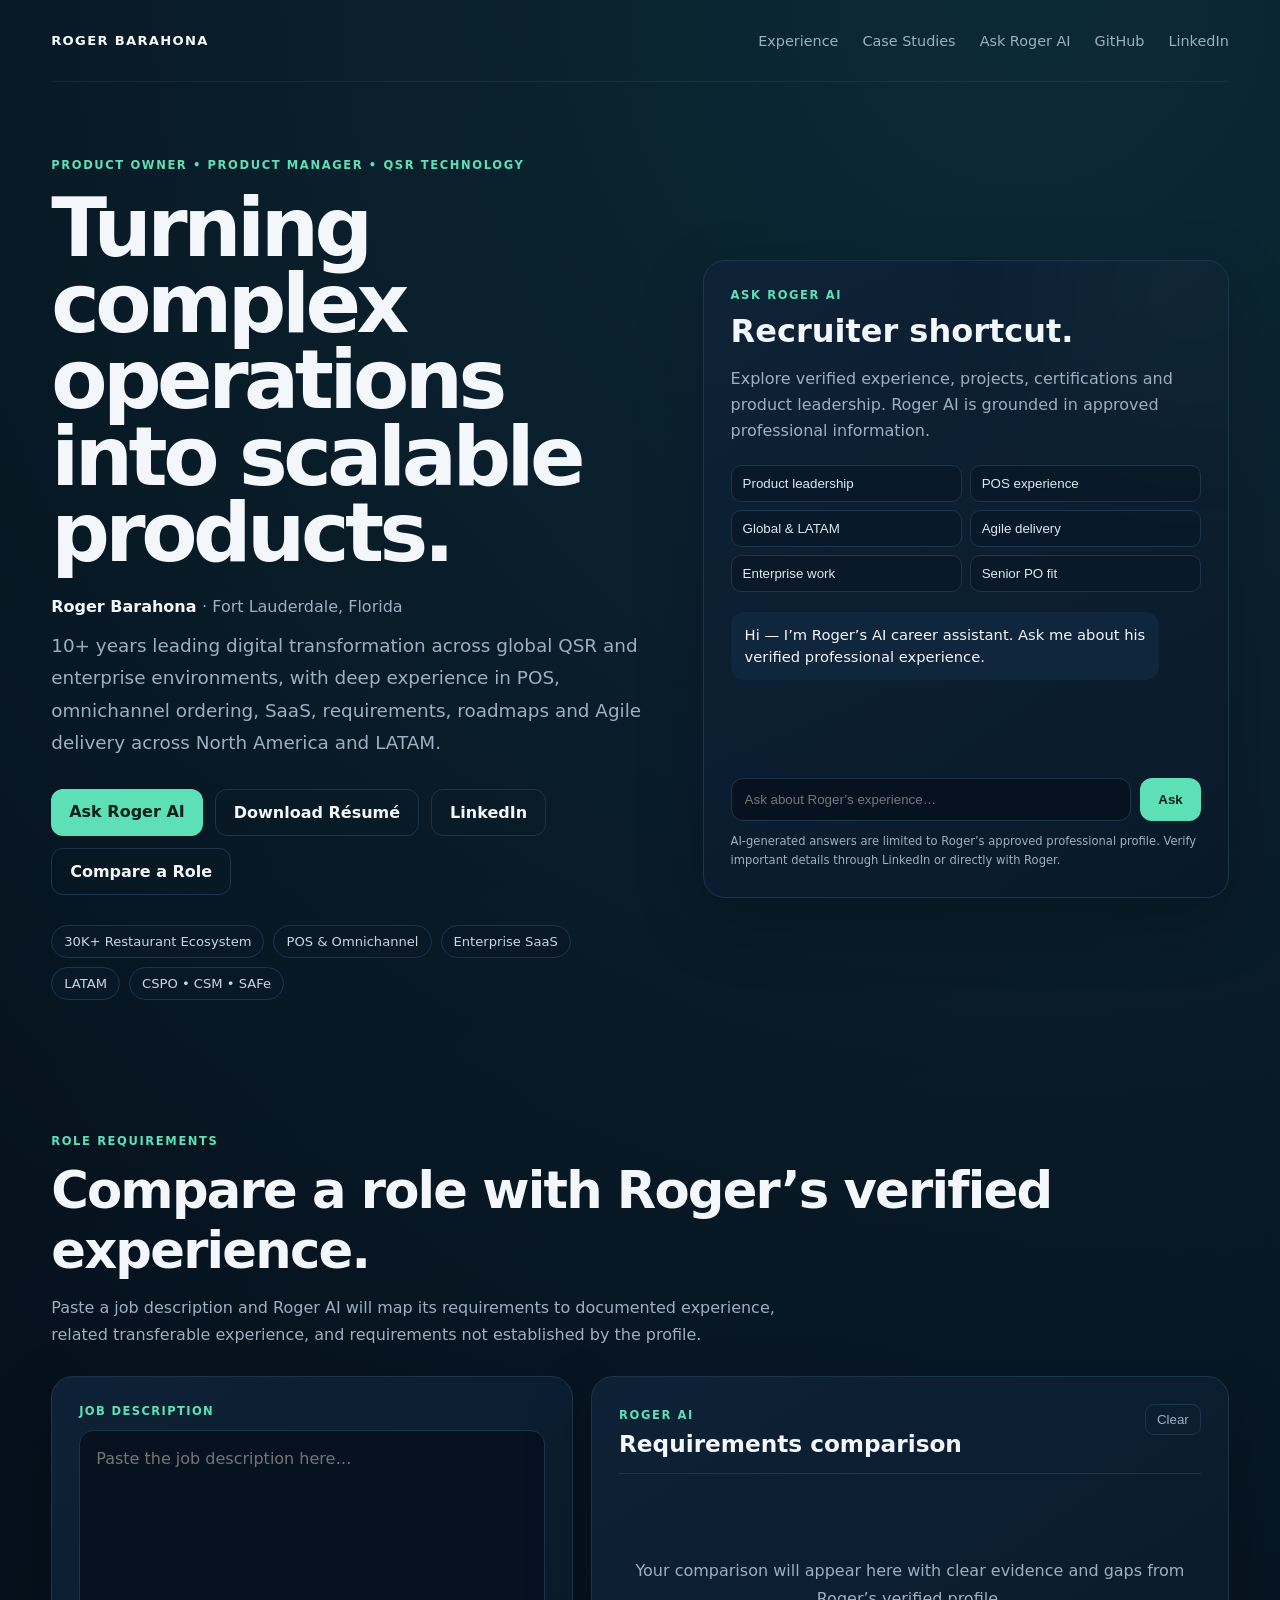
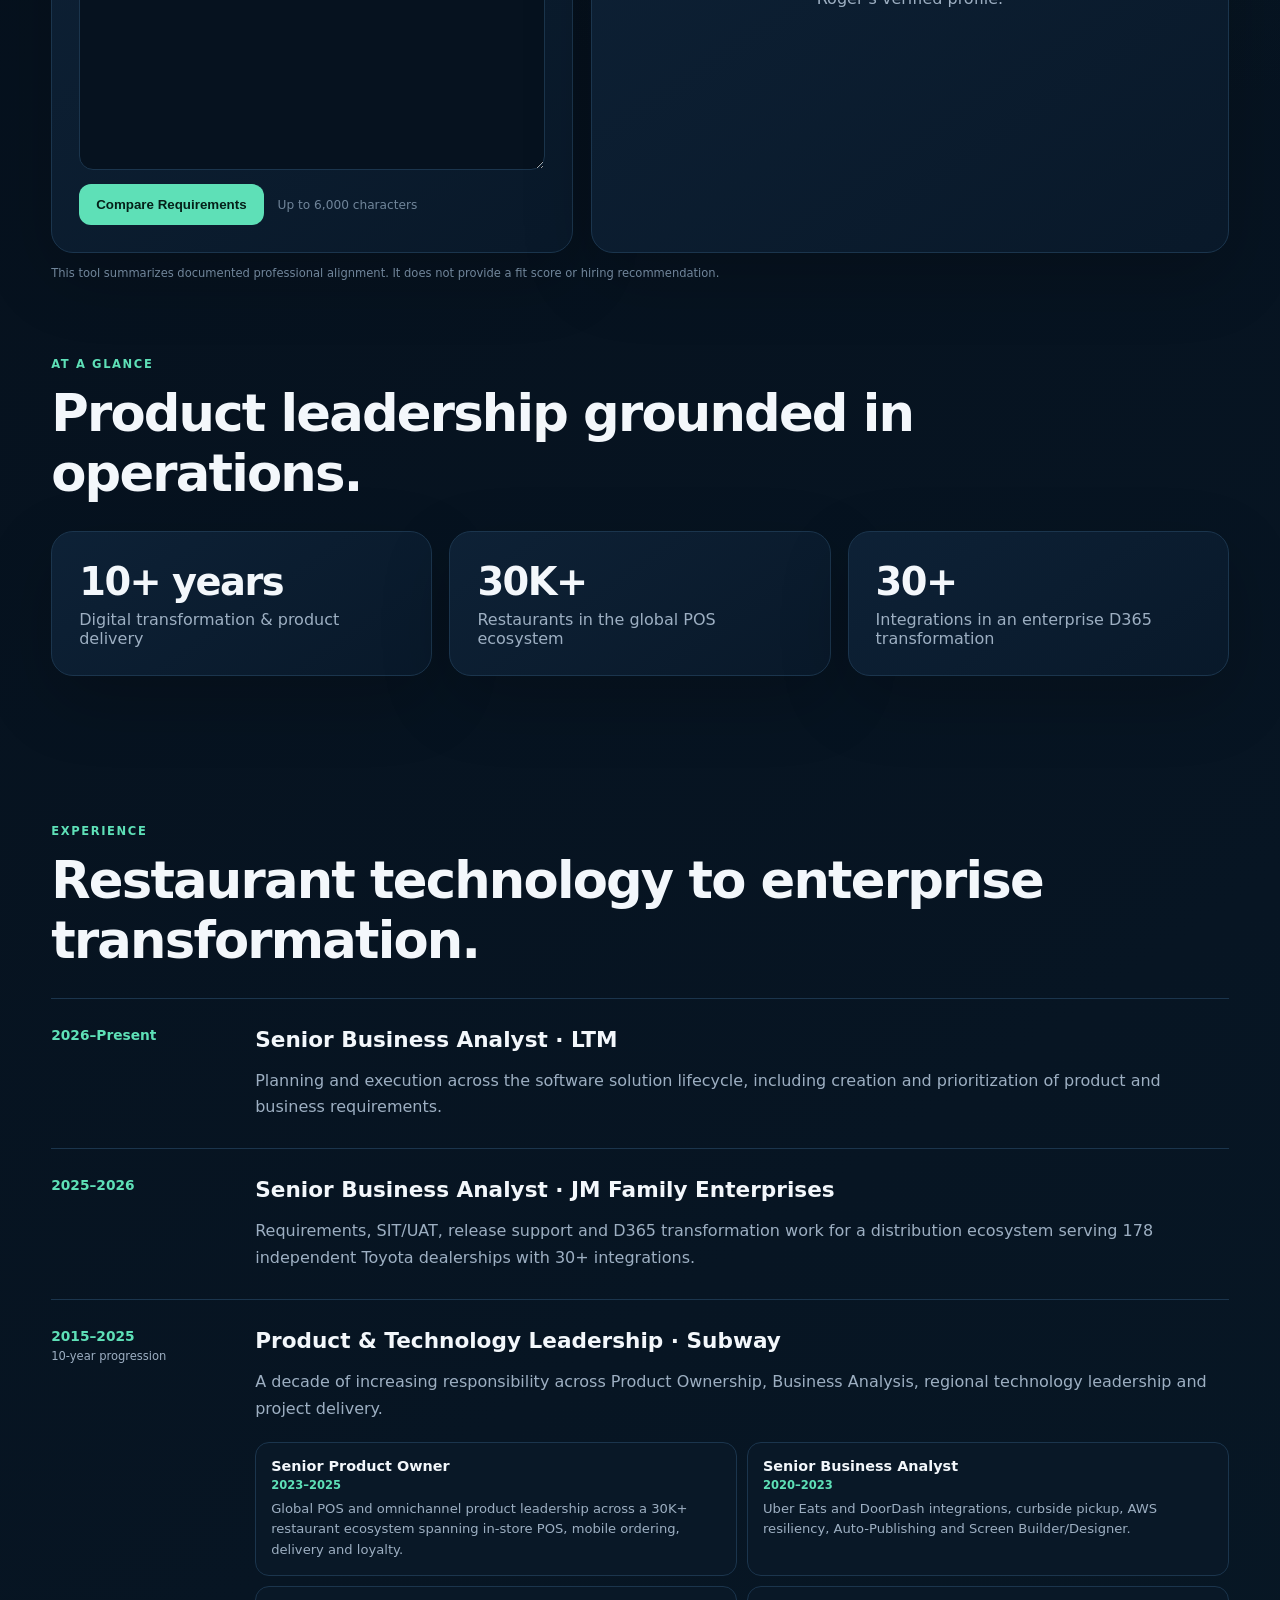
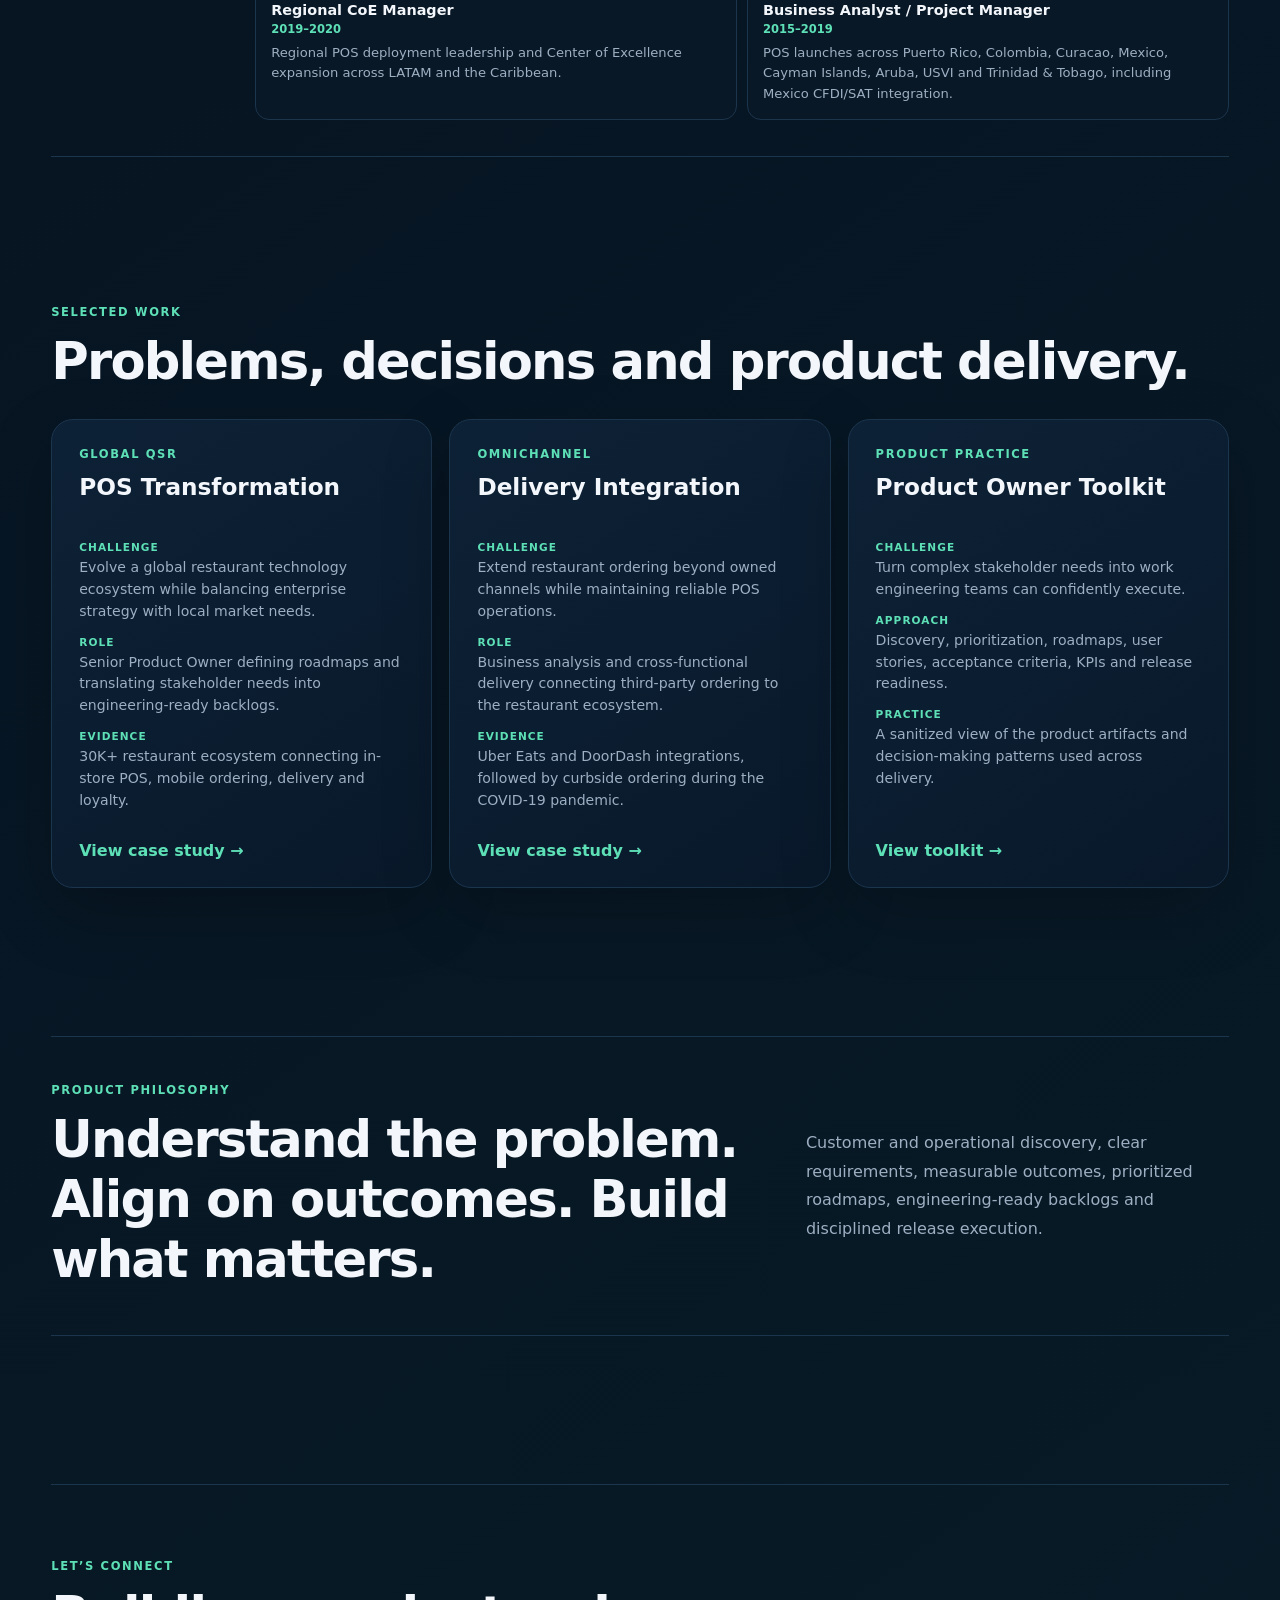
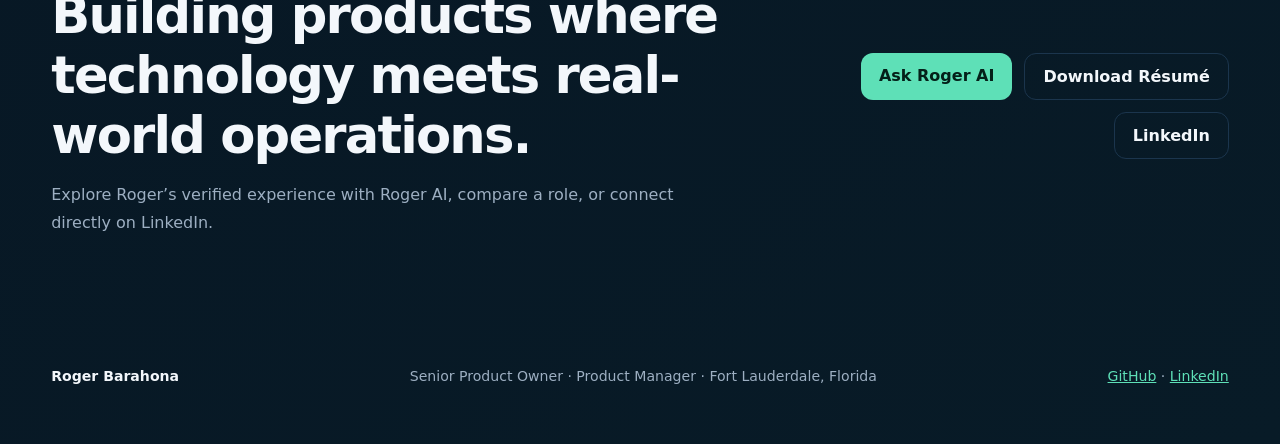
==== commit 8ee3eafa: "Add Google Search Console verification" ====
--- a/index.html
+++ b/index.html
@@ -1 +1 @@
-<!doctype html><html lang="en"><head><meta charset="utf-8"><meta name="viewport" content="width=device-width,initial-scale=1"><meta name="description" content="Roger Barahona — Senior Product Owner and Product Manager specializing in QSR, POS, enterprise SaaS, omnichannel products and global digital transformation."><meta name="robots" content="index,follow"><meta property="og:title" content="Roger Barahona | Product Leader"><meta property="og:description" content="Product leadership across QSR, POS, omnichannel and enterprise transformation. Ask Roger AI about verified professional experience."><meta property="og:type" content="website"><meta property="og:url" content="https://rogerbarahona.com"><meta name="twitter:card" content="summary_large_image"><meta name="theme-color" content="#06111e"><meta name="author" content="Roger Barahona"><link rel="canonical" href="https://rogerbarahona.com"><link rel="icon" href="/favicon.svg" type="image/svg+xml"><title>Roger Barahona | Senior Product Owner & Product Manager</title><link rel="stylesheet" href="/style.css"></head><body><div class="wrap"><nav class="nav"><a class="brand" href="/">ROGER BARAHONA</a><div class="navlinks"><a href="#experience">Experience</a><a href="#case-studies">Case Studies</a><a href="#ask-roger">Ask Roger AI</a><a href="https://github.com/RogerBarahona" target="_blank" rel="noopener">GitHub</a><a href="https://www.linkedin.com/in/rogerbarahona/" target="_blank" rel="noopener">LinkedIn</a></div></nav><main><section class="hero"><div><div class="eyebrow">PRODUCT OWNER • PRODUCT MANAGER • QSR TECHNOLOGY</div><h1>Turning complex operations into scalable products.</h1><p class="hero-name">Roger Barahona <span>· Fort Lauderdale, Florida</span></p><p class="lead">10+ years leading digital transformation across global QSR and enterprise environments, with deep experience in POS, omnichannel ordering, SaaS, requirements, roadmaps and Agile delivery across North America and LATAM.</p><div class="actions"><a class="primary" href="#ask-roger">Ask Roger AI</a><a class="secondary" href="/Roger_Barahona_Public_Resume_2026.pdf" target="_blank" rel="noopener">Download Résumé</a><a class="secondary" href="https://www.linkedin.com/in/rogerbarahona/" target="_blank" rel="noopener">LinkedIn</a><a class="secondary" href="#compare-role">Compare a Role</a></div><div class="chips"><span class="chip">30K+ Restaurant Ecosystem</span><span class="chip">POS & Omnichannel</span><span class="chip">Enterprise SaaS</span><span class="chip">LATAM</span><span class="chip">CSPO • CSM • SAFe</span></div></div><div class="card chatcard" id="ask-roger"><div class="eyebrow">ASK ROGER AI</div><h2>Recruiter shortcut.</h2><p class="muted">Explore verified experience, projects, certifications and product leadership. Roger AI is grounded in approved professional information.</p><div class="promptgrid"><button class="prompt" data-q="Give me a concise overview of Roger's product leadership experience.">Product leadership</button><button class="prompt" data-q="Tell me about Roger's POS and restaurant technology experience.">POS experience</button><button class="prompt" data-q="What global and LATAM experience does Roger have?">Global & LATAM</button><button class="prompt" data-q="What Agile certifications and delivery experience does Roger have?">Agile delivery</button><button class="prompt" data-q="What enterprise transformation experience does Roger have?">Enterprise work</button><button class="prompt" data-q="What are Roger's strongest documented qualifications for a Senior Product Owner role?">Senior PO fit</button></div><div id="chatlog" class="chatlog" aria-live="polite"><div class="msg bot">Hi — I’m Roger’s AI career assistant. Ask me about his verified professional experience.</div></div><form id="ask" class="ask"><input id="question" maxlength="800" autocomplete="off" aria-label="Ask about Roger" placeholder="Ask about Roger’s experience…"><button>Ask</button></form><p class="fine">AI-generated answers are limited to Roger’s approved professional profile. Verify important details through LinkedIn or directly with Roger.</p></div></section><section class="section compare-section" id="compare-role"><div class="eyebrow">ROLE REQUIREMENTS</div><h2>Compare a role with Roger’s verified experience.</h2><p class="compare-intro">Paste a job description and Roger AI will map its requirements to documented experience, related transferable experience, and requirements not established by the profile.</p><div class="compare-grid"><div class="card compare-input"><label for="jobdesc">JOB DESCRIPTION</label><textarea id="jobdesc" maxlength="6000" placeholder="Paste the job description here…"></textarea><div class="compare-actions"><button id="compare-role-btn" type="button">Compare Requirements</button><span>Up to 6,000 characters</span></div></div><div class="card compare-output"><div class="output-head"><div><span class="tag">ROGER AI</span><h3>Requirements comparison</h3></div><button id="clear-compare" class="clear-btn" type="button">Clear</button></div><div id="compare-result" class="compare-result" aria-live="polite"><div class="empty-state">Your comparison will appear here with clear evidence and gaps from Roger’s verified profile.</div></div></div></div><p class="fine compare-note">This tool summarizes documented professional alignment. It does not provide a fit score or hiring recommendation.</p><section class="section"><div class="eyebrow">AT A GLANCE</div><h2>Product leadership grounded in operations.</h2><div class="grid"><div class="card stat"><strong>10+ years</strong><span>Digital transformation & product delivery</span></div><div class="card stat"><strong>30K+</strong><span>Restaurants in the global POS ecosystem</span></div><div class="card stat"><strong>30+</strong><span>Integrations in an enterprise D365 transformation</span></div></div></section><section class="section" id="experience"><div class="eyebrow">EXPERIENCE</div><h2>Restaurant technology to enterprise transformation.</h2><div class="timeline"><article class="role"><div class="period">2026–Present</div><div><h3>Senior Business Analyst · LTM</h3><p>Planning and execution across the software solution lifecycle, including creation and prioritization of product and business requirements.</p></div></article><article class="role"><div class="period">2025–2026</div><div><h3>Senior Business Analyst · JM Family Enterprises</h3><p>Requirements, SIT/UAT, release support and D365 transformation work for a distribution ecosystem serving 178 independent Toyota dealerships with 30+ integrations.</p></div></article><article class="role subway-role"><div class="period">2015–2025<br><span>10-year progression</span></div><div><h3>Product & Technology Leadership · Subway</h3><p>A decade of increasing responsibility across Product Ownership, Business Analysis, regional technology leadership and project delivery.</p><div class="progression"><div><b>Senior Product Owner</b><span>2023–2025</span><p>Global POS and omnichannel product leadership across a 30K+ restaurant ecosystem spanning in-store POS, mobile ordering, delivery and loyalty.</p></div><div><b>Senior Business Analyst</b><span>2020–2023</span><p>Uber Eats and DoorDash integrations, curbside pickup, AWS resiliency, Auto-Publishing and Screen Builder/Designer.</p></div><div><b>Regional CoE Manager</b><span>2019–2020</span><p>Regional POS deployment leadership and Center of Excellence expansion across LATAM and the Caribbean.</p></div><div><b>Business Analyst / Project Manager</b><span>2015–2019</span><p>POS launches across Puerto Rico, Colombia, Curacao, Mexico, Cayman Islands, Aruba, USVI and Trinidad & Tobago, including Mexico CFDI/SAT integration.</p></div></div></div></article></div></section><section class="section" id="case-studies"><div class="eyebrow">SELECTED WORK</div><h2>Problems, decisions and product delivery.</h2><div class="grid cases"><article class="card"><span class="tag">GLOBAL QSR</span><h3>POS Transformation</h3><dl class="case-flow"><dt>Challenge</dt><dd>Evolve a global restaurant technology ecosystem while balancing enterprise strategy with local market needs.</dd><dt>Role</dt><dd>Senior Product Owner defining roadmaps and translating stakeholder needs into engineering-ready backlogs.</dd><dt>Evidence</dt><dd>30K+ restaurant ecosystem connecting in-store POS, mobile ordering, delivery and loyalty.</dd></dl><a href="https://github.com/RogerBarahona/RogerBarahona/tree/main/portfolio/qsr-pos-transformation" target="_blank" rel="noopener">View case study →</a></article><article class="card"><span class="tag">OMNICHANNEL</span><h3>Delivery Integration</h3><dl class="case-flow"><dt>Challenge</dt><dd>Extend restaurant ordering beyond owned channels while maintaining reliable POS operations.</dd><dt>Role</dt><dd>Business analysis and cross-functional delivery connecting third-party ordering to the restaurant ecosystem.</dd><dt>Evidence</dt><dd>Uber Eats and DoorDash integrations, followed by curbside ordering during the COVID-19 pandemic.</dd></dl><a href="https://github.com/RogerBarahona/RogerBarahona/tree/main/portfolio/omnichannel-delivery-integration" target="_blank" rel="noopener">View case study →</a></article><article class="card"><span class="tag">PRODUCT PRACTICE</span><h3>Product Owner Toolkit</h3><dl class="case-flow"><dt>Challenge</dt><dd>Turn complex stakeholder needs into work engineering teams can confidently execute.</dd><dt>Approach</dt><dd>Discovery, prioritization, roadmaps, user stories, acceptance criteria, KPIs and release readiness.</dd><dt>Practice</dt><dd>A sanitized view of the product artifacts and decision-making patterns used across delivery.</dd></dl><a href="https://github.com/RogerBarahona/RogerBarahona/tree/main/portfolio/product-owner-toolkit" target="_blank" rel="noopener">View toolkit →</a></article></div></section><section class="section"><div class="statement"><div><div class="eyebrow">PRODUCT PHILOSOPHY</div><h2>Understand the problem. Align on outcomes. Build what matters.</h2></div><p>Customer and operational discovery, clear requirements, measurable outcomes, prioritized roadmaps, engineering-ready backlogs and disciplined release execution.</p></div></section></main><section class="section final-cta"><div><div class="eyebrow">LET’S CONNECT</div><h2>Building products where technology meets real-world operations.</h2><p>Explore Roger’s verified experience with Roger AI, compare a role, or connect directly on LinkedIn.</p></div><div class="actions"><a class="primary" href="#ask-roger">Ask Roger AI</a><a class="secondary" href="/Roger_Barahona_Public_Resume_2026.pdf" target="_blank" rel="noopener">Download Résumé</a><a class="secondary" href="https://www.linkedin.com/in/rogerbarahona/" target="_blank" rel="noopener">LinkedIn</a></div></section></main><footer class="footer"><strong>Roger Barahona</strong><span>Senior Product Owner · Product Manager · Fort Lauderdale, Florida</span><div><a href="https://github.com/RogerBarahona" target="_blank" rel="noopener">GitHub</a> · <a href="https://www.linkedin.com/in/rogerbarahona/" target="_blank" rel="noopener">LinkedIn</a></div></footer></div><script src="/script.js"></script></body></html>+<!doctype html><html lang="en"><head><meta charset="utf-8"><meta name="viewport" content="width=device-width,initial-scale=1"><meta name="description" content="Roger Barahona — Senior Product Owner and Product Manager specializing in QSR, POS, enterprise SaaS, omnichannel products and global digital transformation."><meta name="robots" content="index,follow"><meta property="og:title" content="Roger Barahona | Product Leader"><meta property="og:description" content="Product leadership across QSR, POS, omnichannel and enterprise transformation. Ask Roger AI about verified professional experience."><meta property="og:type" content="website"><meta property="og:url" content="https://rogerbarahona.com"><meta name="twitter:card" content="summary_large_image"><meta name="theme-color" content="#06111e"><meta name="author" content="Roger Barahona"><link rel="canonical" href="https://rogerbarahona.com"><link rel="icon" href="/favicon.svg" type="image/svg+xml"><title>Roger Barahona | Senior Product Owner & Product Manager</title><link rel="stylesheet" href="/style.css"><meta name="google-site-verification" content="XqpiVgk2-3Z6oD8mrIzkA8b5-VkEg614BGfcn6-gixg" /></head><body><div class="wrap"><nav class="nav"><a class="brand" href="/">ROGER BARAHONA</a><div class="navlinks"><a href="#experience">Experience</a><a href="#case-studies">Case Studies</a><a href="#ask-roger">Ask Roger AI</a><a href="https://github.com/RogerBarahona" target="_blank" rel="noopener">GitHub</a><a href="https://www.linkedin.com/in/rogerbarahona/" target="_blank" rel="noopener">LinkedIn</a></div></nav><main><section class="hero"><div><div class="eyebrow">PRODUCT OWNER • PRODUCT MANAGER • QSR TECHNOLOGY</div><h1>Turning complex operations into scalable products.</h1><p class="hero-name">Roger Barahona <span>· Fort Lauderdale, Florida</span></p><p class="lead">10+ years leading digital transformation across global QSR and enterprise environments, with deep experience in POS, omnichannel ordering, SaaS, requirements, roadmaps and Agile delivery across North America and LATAM.</p><div class="actions"><a class="primary" href="#ask-roger">Ask Roger AI</a><a class="secondary" href="/Roger_Barahona_Public_Resume_2026.pdf" target="_blank" rel="noopener">Download Résumé</a><a class="secondary" href="https://www.linkedin.com/in/rogerbarahona/" target="_blank" rel="noopener">LinkedIn</a><a class="secondary" href="#compare-role">Compare a Role</a></div><div class="chips"><span class="chip">30K+ Restaurant Ecosystem</span><span class="chip">POS & Omnichannel</span><span class="chip">Enterprise SaaS</span><span class="chip">LATAM</span><span class="chip">CSPO • CSM • SAFe</span></div></div><div class="card chatcard" id="ask-roger"><div class="eyebrow">ASK ROGER AI</div><h2>Recruiter shortcut.</h2><p class="muted">Explore verified experience, projects, certifications and product leadership. Roger AI is grounded in approved professional information.</p><div class="promptgrid"><button class="prompt" data-q="Give me a concise overview of Roger's product leadership experience.">Product leadership</button><button class="prompt" data-q="Tell me about Roger's POS and restaurant technology experience.">POS experience</button><button class="prompt" data-q="What global and LATAM experience does Roger have?">Global & LATAM</button><button class="prompt" data-q="What Agile certifications and delivery experience does Roger have?">Agile delivery</button><button class="prompt" data-q="What enterprise transformation experience does Roger have?">Enterprise work</button><button class="prompt" data-q="What are Roger's strongest documented qualifications for a Senior Product Owner role?">Senior PO fit</button></div><div id="chatlog" class="chatlog" aria-live="polite"><div class="msg bot">Hi — I’m Roger’s AI career assistant. Ask me about his verified professional experience.</div></div><form id="ask" class="ask"><input id="question" maxlength="800" autocomplete="off" aria-label="Ask about Roger" placeholder="Ask about Roger’s experience…"><button>Ask</button></form><p class="fine">AI-generated answers are limited to Roger’s approved professional profile. Verify important details through LinkedIn or directly with Roger.</p></div></section><section class="section compare-section" id="compare-role"><div class="eyebrow">ROLE REQUIREMENTS</div><h2>Compare a role with Roger’s verified experience.</h2><p class="compare-intro">Paste a job description and Roger AI will map its requirements to documented experience, related transferable experience, and requirements not established by the profile.</p><div class="compare-grid"><div class="card compare-input"><label for="jobdesc">JOB DESCRIPTION</label><textarea id="jobdesc" maxlength="6000" placeholder="Paste the job description here…"></textarea><div class="compare-actions"><button id="compare-role-btn" type="button">Compare Requirements</button><span>Up to 6,000 characters</span></div></div><div class="card compare-output"><div class="output-head"><div><span class="tag">ROGER AI</span><h3>Requirements comparison</h3></div><button id="clear-compare" class="clear-btn" type="button">Clear</button></div><div id="compare-result" class="compare-result" aria-live="polite"><div class="empty-state">Your comparison will appear here with clear evidence and gaps from Roger’s verified profile.</div></div></div></div><p class="fine compare-note">This tool summarizes documented professional alignment. It does not provide a fit score or hiring recommendation.</p><section class="section"><div class="eyebrow">AT A GLANCE</div><h2>Product leadership grounded in operations.</h2><div class="grid"><div class="card stat"><strong>10+ years</strong><span>Digital transformation & product delivery</span></div><div class="card stat"><strong>30K+</strong><span>Restaurants in the global POS ecosystem</span></div><div class="card stat"><strong>30+</strong><span>Integrations in an enterprise D365 transformation</span></div></div></section><section class="section" id="experience"><div class="eyebrow">EXPERIENCE</div><h2>Restaurant technology to enterprise transformation.</h2><div class="timeline"><article class="role"><div class="period">2026–Present</div><div><h3>Senior Business Analyst · LTM</h3><p>Planning and execution across the software solution lifecycle, including creation and prioritization of product and business requirements.</p></div></article><article class="role"><div class="period">2025–2026</div><div><h3>Senior Business Analyst · JM Family Enterprises</h3><p>Requirements, SIT/UAT, release support and D365 transformation work for a distribution ecosystem serving 178 independent Toyota dealerships with 30+ integrations.</p></div></article><article class="role subway-role"><div class="period">2015–2025<br><span>10-year progression</span></div><div><h3>Product & Technology Leadership · Subway</h3><p>A decade of increasing responsibility across Product Ownership, Business Analysis, regional technology leadership and project delivery.</p><div class="progression"><div><b>Senior Product Owner</b><span>2023–2025</span><p>Global POS and omnichannel product leadership across a 30K+ restaurant ecosystem spanning in-store POS, mobile ordering, delivery and loyalty.</p></div><div><b>Senior Business Analyst</b><span>2020–2023</span><p>Uber Eats and DoorDash integrations, curbside pickup, AWS resiliency, Auto-Publishing and Screen Builder/Designer.</p></div><div><b>Regional CoE Manager</b><span>2019–2020</span><p>Regional POS deployment leadership and Center of Excellence expansion across LATAM and the Caribbean.</p></div><div><b>Business Analyst / Project Manager</b><span>2015–2019</span><p>POS launches across Puerto Rico, Colombia, Curacao, Mexico, Cayman Islands, Aruba, USVI and Trinidad & Tobago, including Mexico CFDI/SAT integration.</p></div></div></div></article></div></section><section class="section" id="case-studies"><div class="eyebrow">SELECTED WORK</div><h2>Problems, decisions and product delivery.</h2><div class="grid cases"><article class="card"><span class="tag">GLOBAL QSR</span><h3>POS Transformation</h3><dl class="case-flow"><dt>Challenge</dt><dd>Evolve a global restaurant technology ecosystem while balancing enterprise strategy with local market needs.</dd><dt>Role</dt><dd>Senior Product Owner defining roadmaps and translating stakeholder needs into engineering-ready backlogs.</dd><dt>Evidence</dt><dd>30K+ restaurant ecosystem connecting in-store POS, mobile ordering, delivery and loyalty.</dd></dl><a href="https://github.com/RogerBarahona/RogerBarahona/tree/main/portfolio/qsr-pos-transformation" target="_blank" rel="noopener">View case study →</a></article><article class="card"><span class="tag">OMNICHANNEL</span><h3>Delivery Integration</h3><dl class="case-flow"><dt>Challenge</dt><dd>Extend restaurant ordering beyond owned channels while maintaining reliable POS operations.</dd><dt>Role</dt><dd>Business analysis and cross-functional delivery connecting third-party ordering to the restaurant ecosystem.</dd><dt>Evidence</dt><dd>Uber Eats and DoorDash integrations, followed by curbside ordering during the COVID-19 pandemic.</dd></dl><a href="https://github.com/RogerBarahona/RogerBarahona/tree/main/portfolio/omnichannel-delivery-integration" target="_blank" rel="noopener">View case study →</a></article><article class="card"><span class="tag">PRODUCT PRACTICE</span><h3>Product Owner Toolkit</h3><dl class="case-flow"><dt>Challenge</dt><dd>Turn complex stakeholder needs into work engineering teams can confidently execute.</dd><dt>Approach</dt><dd>Discovery, prioritization, roadmaps, user stories, acceptance criteria, KPIs and release readiness.</dd><dt>Practice</dt><dd>A sanitized view of the product artifacts and decision-making patterns used across delivery.</dd></dl><a href="https://github.com/RogerBarahona/RogerBarahona/tree/main/portfolio/product-owner-toolkit" target="_blank" rel="noopener">View toolkit →</a></article></div></section><section class="section"><div class="statement"><div><div class="eyebrow">PRODUCT PHILOSOPHY</div><h2>Understand the problem. Align on outcomes. Build what matters.</h2></div><p>Customer and operational discovery, clear requirements, measurable outcomes, prioritized roadmaps, engineering-ready backlogs and disciplined release execution.</p></div></section></main><section class="section final-cta"><div><div class="eyebrow">LET’S CONNECT</div><h2>Building products where technology meets real-world operations.</h2><p>Explore Roger’s verified experience with Roger AI, compare a role, or connect directly on LinkedIn.</p></div><div class="actions"><a class="primary" href="#ask-roger">Ask Roger AI</a><a class="secondary" href="/Roger_Barahona_Public_Resume_2026.pdf" target="_blank" rel="noopener">Download Résumé</a><a class="secondary" href="https://www.linkedin.com/in/rogerbarahona/" target="_blank" rel="noopener">LinkedIn</a></div></section></main><footer class="footer"><strong>Roger Barahona</strong><span>Senior Product Owner · Product Manager · Fort Lauderdale, Florida</span><div><a href="https://github.com/RogerBarahona" target="_blank" rel="noopener">GitHub</a> · <a href="https://www.linkedin.com/in/rogerbarahona/" target="_blank" rel="noopener">LinkedIn</a></div></footer></div><script src="/script.js"></script></body></html>
--- a/style.css
+++ b/style.css
@@ -1 +1 @@
-:root{--bg:#06111e;--panel:#0b1b2c;--panel2:#0e2237;--text:#f3f7fb;--muted:#9dafc2;--accent:#5ee0b7;--line:#1b354d;--max:1180px}*{box-sizing:border-box}html{scroll-behavior:smooth}body{margin:0;font-family:Inter,ui-sans-serif,system-ui,-apple-system,BlinkMacSystemFont,"Segoe UI",sans-serif;background:radial-gradient(circle at 80% 0,#0c2a36 0,transparent 32%),linear-gradient(145deg,#050e19,#071523 55%,#081b27);color:var(--text)}a{color:var(--accent)}.wrap{width:min(var(--max),92%);margin:auto}.nav{height:82px;display:flex;align-items:center;justify-content:space-between;border-bottom:1px solid rgba(255,255,255,.05)}.brand{color:var(--text);font-weight:850;letter-spacing:.1em;font-size:.82rem;text-decoration:none}.navlinks{display:flex;gap:24px}.navlinks a{color:var(--muted);text-decoration:none;font-size:.9rem}.navlinks a:hover{color:var(--text)}.hero{min-height:720px;padding:76px 0 60px;display:grid;grid-template-columns:1.06fr .94fr;gap:58px;align-items:center}.eyebrow,.tag{color:var(--accent);font-weight:800;letter-spacing:.14em;font-size:.72rem}.hero h1{font-size:clamp(3.4rem,6.4vw,6.3rem);line-height:.93;letter-spacing:-.055em;margin:18px 0 26px;max-width:760px}.lead{font-size:1.15rem;line-height:1.75;color:var(--muted);max-width:720px}.actions{display:flex;gap:12px;margin:30px 0}.primary,.secondary{padding:13px 18px;border-radius:12px;text-decoration:none;font-weight:750}.primary{background:var(--accent);color:#042019}.secondary{border:1px solid var(--line);color:var(--text)}.chips{display:flex;flex-wrap:wrap;gap:9px;margin-top:22px}.chip{border:1px solid var(--line);background:#091827;border-radius:999px;padding:8px 12px;font-size:.82rem;color:#c9d5e1}.card{background:linear-gradient(145deg,rgba(14,34,55,.95),rgba(9,25,42,.95));border:1px solid var(--line);border-radius:22px;padding:27px;box-shadow:0 24px 70px rgba(0,0,0,.2)}.chatcard{position:relative;overflow:hidden}.chatcard:before{content:"";position:absolute;width:170px;height:170px;border-radius:50%;background:var(--accent);filter:blur(110px);opacity:.12;right:-50px;top:-50px}.chatcard h2{font-size:2rem;margin:10px 0}.muted,.role p,.card p{color:var(--muted);line-height:1.65}.promptgrid{display:grid;grid-template-columns:1fr 1fr;gap:8px;margin:20px 0}.prompt{border:1px solid var(--line);background:#0a1929;color:#dce7f1;border-radius:10px;padding:10px 11px;text-align:left;cursor:pointer}.prompt:hover{border-color:#3f806f}.chatlog{height:230px;overflow:auto;display:flex;flex-direction:column;gap:10px;margin:16px 0;padding-right:4px}.msg{padding:12px 14px;border-radius:13px;line-height:1.5;max-width:92%;font-size:.92rem;white-space:pre-wrap}.bot{background:#10263c}.user{background:#17434a;align-self:flex-end}.ask{display:flex;gap:9px}.ask input{min-width:0;flex:1;background:#06121f;border:1px solid var(--line);border-radius:12px;padding:13px;color:var(--text);outline:none}.ask input:focus{border-color:var(--accent)}.ask button{background:var(--accent);color:#052019;border:0;border-radius:12px;padding:0 18px;font-weight:850;cursor:pointer}.ask button:disabled{opacity:.5}.fine{font-size:.72rem;color:#70859a;line-height:1.5;margin-bottom:0}.section{padding:74px 0}.section h2{font-size:clamp(2rem,4vw,3.4rem);letter-spacing:-.035em;margin:12px 0 28px}.grid{display:grid;grid-template-columns:repeat(3,1fr);gap:17px}.stat strong{font-size:2.4rem;display:block;letter-spacing:-.04em;margin-bottom:6px}.stat span{color:var(--muted)}.timeline{border-top:1px solid var(--line)}.role{display:grid;grid-template-columns:180px 1fr;gap:24px;padding:28px 0;border-bottom:1px solid var(--line)}.period{color:var(--accent);font-size:.86rem;font-weight:700}.role h3{margin:0;font-size:1.35rem}.role p{margin-bottom:0}.cases h3{font-size:1.45rem;margin:12px 0}.cases a{text-decoration:none;font-weight:750}.statement{border-top:1px solid var(--line);border-bottom:1px solid var(--line);padding:46px 0;display:grid;grid-template-columns:1.25fr .75fr;gap:50px;align-items:center}.statement h2{margin-bottom:0}.statement p{color:var(--muted);line-height:1.8}.footer{padding:42px 0 60px;display:flex;justify-content:space-between;gap:20px;color:var(--muted);font-size:.88rem}.footer strong{color:var(--text)}@media(max-width:850px){.navlinks{display:none}.hero{grid-template-columns:1fr;padding-top:48px}.grid{grid-template-columns:1fr}.role{grid-template-columns:1fr;gap:8px}.statement{grid-template-columns:1fr;gap:10px}.footer{flex-direction:column}.promptgrid{grid-template-columns:1fr}.hero h1{font-size:clamp(3rem,14vw,5rem)}}.actions{flex-wrap:wrap}.chatlog{height:auto;max-height:360px;min-height:150px}.compare-section{scroll-margin-top:30px}.compare-intro{color:var(--muted);max-width:780px;line-height:1.7;margin-top:-14px;margin-bottom:28px}.compare-grid{display:grid;grid-template-columns:.9fr 1.1fr;gap:18px;align-items:stretch}.compare-input,.compare-output{min-height:470px}.compare-input{display:flex;flex-direction:column}.compare-input label{color:var(--accent);font-weight:800;letter-spacing:.12em;font-size:.72rem;margin-bottom:12px}.compare-input textarea{flex:1;width:100%;min-height:340px;resize:vertical;background:#06121f;border:1px solid var(--line);border-radius:14px;padding:16px;color:var(--text);font:inherit;line-height:1.55;outline:none}.compare-input textarea:focus{border-color:var(--accent)}.compare-actions{display:flex;align-items:center;gap:14px;margin-top:14px}.compare-actions button{background:var(--accent);color:#052019;border:0;border-radius:12px;padding:13px 17px;font-weight:850;cursor:pointer}.compare-actions button:disabled{opacity:.5}.compare-actions span{color:#70859a;font-size:.76rem}.output-head{display:flex;justify-content:space-between;gap:20px;align-items:start;border-bottom:1px solid var(--line);padding-bottom:16px}.output-head h3{font-size:1.45rem;margin:7px 0 0}.clear-btn{border:1px solid var(--line);background:transparent;color:var(--muted);border-radius:9px;padding:7px 11px;cursor:pointer}.compare-result{padding-top:18px;line-height:1.65}.compare-result h3{color:var(--text);font-size:1.08rem;margin:20px 0 8px}.compare-result h3:first-child{margin-top:0}.compare-result ul{margin:8px 0 14px;padding-left:20px}.compare-result li{margin:7px 0;color:#dce7f1}.compare-result p{color:#dce7f1}.compare-result strong{color:var(--text)}.empty-state{color:var(--muted);padding:65px 15px;text-align:center;line-height:1.7}.compare-note{margin-top:12px}@media(max-width:850px){.compare-grid{grid-template-columns:1fr}.compare-input,.compare-output{min-height:auto}.compare-input textarea{min-height:280px}}.hero-name{font-weight:800;font-size:1rem;margin:24px 0 -4px;color:var(--text)}.hero-name span{font-weight:500;color:var(--muted)}.period span{display:inline-block;color:var(--muted);font-weight:500;font-size:.72rem;margin-top:5px}.subway-role{padding-bottom:36px}.progression{display:grid;grid-template-columns:1fr 1fr;gap:10px;margin-top:20px}.progression>div{border:1px solid var(--line);background:#091827;border-radius:14px;padding:15px}.progression b{display:block;color:var(--text);font-size:.9rem}.progression span{display:block;color:var(--accent);font-size:.72rem;font-weight:700;margin:4px 0 7px}.progression p{font-size:.82rem;margin:0;line-height:1.55}.case-flow{margin:16px 0 22px}.case-flow dt{color:var(--accent);text-transform:uppercase;letter-spacing:.1em;font-weight:800;font-size:.66rem;margin-top:13px}.case-flow dd{color:var(--muted);line-height:1.55;margin:4px 0 0;font-size:.88rem}.cases .card{display:flex;flex-direction:column}.cases .card>a{margin-top:auto;padding-top:8px}@media(max-width:850px){.progression{grid-template-columns:1fr}.hero-name span{display:block;margin-top:4px}}+:root{--bg:#06111e;--panel:#0b1b2c;--panel2:#0e2237;--text:#f3f7fb;--muted:#9dafc2;--accent:#5ee0b7;--line:#1b354d;--max:1180px}*{box-sizing:border-box}html{scroll-behavior:smooth}body{margin:0;font-family:Inter,ui-sans-serif,system-ui,-apple-system,BlinkMacSystemFont,"Segoe UI",sans-serif;background:radial-gradient(circle at 80% 0,#0c2a36 0,transparent 32%),linear-gradient(145deg,#050e19,#071523 55%,#081b27);color:var(--text)}a{color:var(--accent)}.wrap{width:min(var(--max),92%);margin:auto}.nav{height:82px;display:flex;align-items:center;justify-content:space-between;border-bottom:1px solid rgba(255,255,255,.05)}.brand{color:var(--text);font-weight:850;letter-spacing:.1em;font-size:.82rem;text-decoration:none}.navlinks{display:flex;gap:24px}.navlinks a{color:var(--muted);text-decoration:none;font-size:.9rem}.navlinks a:hover{color:var(--text)}.hero{min-height:720px;padding:76px 0 60px;display:grid;grid-template-columns:1.06fr .94fr;gap:58px;align-items:center}.eyebrow,.tag{color:var(--accent);font-weight:800;letter-spacing:.14em;font-size:.72rem}.hero h1{font-size:clamp(3.4rem,6.4vw,6.3rem);line-height:.93;letter-spacing:-.055em;margin:18px 0 26px;max-width:760px}.lead{font-size:1.15rem;line-height:1.75;color:var(--muted);max-width:720px}.actions{display:flex;gap:12px;margin:30px 0}.primary,.secondary{padding:13px 18px;border-radius:12px;text-decoration:none;font-weight:750}.primary{background:var(--accent);color:#042019}.secondary{border:1px solid var(--line);color:var(--text)}.chips{display:flex;flex-wrap:wrap;gap:9px;margin-top:22px}.chip{border:1px solid var(--line);background:#091827;border-radius:999px;padding:8px 12px;font-size:.82rem;color:#c9d5e1}.card{background:linear-gradient(145deg,rgba(14,34,55,.95),rgba(9,25,42,.95));border:1px solid var(--line);border-radius:22px;padding:27px;box-shadow:0 24px 70px rgba(0,0,0,.2)}.chatcard{position:relative;overflow:hidden}.chatcard:before{content:"";position:absolute;width:170px;height:170px;border-radius:50%;background:var(--accent);filter:blur(110px);opacity:.12;right:-50px;top:-50px}.chatcard h2{font-size:2rem;margin:10px 0}.muted,.role p,.card p{color:var(--muted);line-height:1.65}.promptgrid{display:grid;grid-template-columns:1fr 1fr;gap:8px;margin:20px 0}.prompt{border:1px solid var(--line);background:#0a1929;color:#dce7f1;border-radius:10px;padding:10px 11px;text-align:left;cursor:pointer}.prompt:hover{border-color:#3f806f}.chatlog{height:230px;overflow:auto;display:flex;flex-direction:column;gap:10px;margin:16px 0;padding-right:4px}.msg{padding:12px 14px;border-radius:13px;line-height:1.5;max-width:92%;font-size:.92rem;white-space:pre-wrap}.bot{background:#10263c}.user{background:#17434a;align-self:flex-end}.ask{display:flex;gap:9px}.ask input{min-width:0;flex:1;background:#06121f;border:1px solid var(--line);border-radius:12px;padding:13px;color:var(--text);outline:none}.ask input:focus{border-color:var(--accent)}.ask button{background:var(--accent);color:#052019;border:0;border-radius:12px;padding:0 18px;font-weight:850;cursor:pointer}.ask button:disabled{opacity:.5}.fine{font-size:.72rem;color:#70859a;line-height:1.5;margin-bottom:0}.section{padding:74px 0}.section h2{font-size:clamp(2rem,4vw,3.4rem);letter-spacing:-.035em;margin:12px 0 28px}.grid{display:grid;grid-template-columns:repeat(3,1fr);gap:17px}.stat strong{font-size:2.4rem;display:block;letter-spacing:-.04em;margin-bottom:6px}.stat span{color:var(--muted)}.timeline{border-top:1px solid var(--line)}.role{display:grid;grid-template-columns:180px 1fr;gap:24px;padding:28px 0;border-bottom:1px solid var(--line)}.period{color:var(--accent);font-size:.86rem;font-weight:700}.role h3{margin:0;font-size:1.35rem}.role p{margin-bottom:0}.cases h3{font-size:1.45rem;margin:12px 0}.cases a{text-decoration:none;font-weight:750}.statement{border-top:1px solid var(--line);border-bottom:1px solid var(--line);padding:46px 0;display:grid;grid-template-columns:1.25fr .75fr;gap:50px;align-items:center}.statement h2{margin-bottom:0}.statement p{color:var(--muted);line-height:1.8}.footer{padding:42px 0 60px;display:flex;justify-content:space-between;gap:20px;color:var(--muted);font-size:.88rem}.footer strong{color:var(--text)}@media(max-width:850px){.navlinks{display:none}.hero{grid-template-columns:1fr;padding-top:48px}.grid{grid-template-columns:1fr}.role{grid-template-columns:1fr;gap:8px}.statement{grid-template-columns:1fr;gap:10px}.footer{flex-direction:column}.promptgrid{grid-template-columns:1fr}.hero h1{font-size:clamp(3rem,14vw,5rem)}}.actions{flex-wrap:wrap}.chatlog{height:auto;max-height:360px;min-height:150px}.compare-section{scroll-margin-top:30px}.compare-intro{color:var(--muted);max-width:780px;line-height:1.7;margin-top:-14px;margin-bottom:28px}.compare-grid{display:grid;grid-template-columns:.9fr 1.1fr;gap:18px;align-items:stretch}.compare-input,.compare-output{min-height:470px}.compare-input{display:flex;flex-direction:column}.compare-input label{color:var(--accent);font-weight:800;letter-spacing:.12em;font-size:.72rem;margin-bottom:12px}.compare-input textarea{flex:1;width:100%;min-height:340px;resize:vertical;background:#06121f;border:1px solid var(--line);border-radius:14px;padding:16px;color:var(--text);font:inherit;line-height:1.55;outline:none}.compare-input textarea:focus{border-color:var(--accent)}.compare-actions{display:flex;align-items:center;gap:14px;margin-top:14px}.compare-actions button{background:var(--accent);color:#052019;border:0;border-radius:12px;padding:13px 17px;font-weight:850;cursor:pointer}.compare-actions button:disabled{opacity:.5}.compare-actions span{color:#70859a;font-size:.76rem}.output-head{display:flex;justify-content:space-between;gap:20px;align-items:start;border-bottom:1px solid var(--line);padding-bottom:16px}.output-head h3{font-size:1.45rem;margin:7px 0 0}.clear-btn{border:1px solid var(--line);background:transparent;color:var(--muted);border-radius:9px;padding:7px 11px;cursor:pointer}.compare-result{padding-top:18px;line-height:1.65}.compare-result h3{color:var(--text);font-size:1.08rem;margin:20px 0 8px}.compare-result h3:first-child{margin-top:0}.compare-result ul{margin:8px 0 14px;padding-left:20px}.compare-result li{margin:7px 0;color:#dce7f1}.compare-result p{color:#dce7f1}.compare-result strong{color:var(--text)}.empty-state{color:var(--muted);padding:65px 15px;text-align:center;line-height:1.7}.compare-note{margin-top:12px}@media(max-width:850px){.compare-grid{grid-template-columns:1fr}.compare-input,.compare-output{min-height:auto}.compare-input textarea{min-height:280px}}.hero-name{font-weight:800;font-size:1rem;margin:24px 0 -4px;color:var(--text)}.hero-name span{font-weight:500;color:var(--muted)}.period span{display:inline-block;color:var(--muted);font-weight:500;font-size:.72rem;margin-top:5px}.subway-role{padding-bottom:36px}.progression{display:grid;grid-template-columns:1fr 1fr;gap:10px;margin-top:20px}.progression>div{border:1px solid var(--line);background:#091827;border-radius:14px;padding:15px}.progression b{display:block;color:var(--text);font-size:.9rem}.progression span{display:block;color:var(--accent);font-size:.72rem;font-weight:700;margin:4px 0 7px}.progression p{font-size:.82rem;margin:0;line-height:1.55}.case-flow{margin:16px 0 22px}.case-flow dt{color:var(--accent);text-transform:uppercase;letter-spacing:.1em;font-weight:800;font-size:.66rem;margin-top:13px}.case-flow dd{color:var(--muted);line-height:1.55;margin:4px 0 0;font-size:.88rem}.cases .card{display:flex;flex-direction:column}.cases .card>a{margin-top:auto;padding-top:8px}@media(max-width:850px){.progression{grid-template-columns:1fr}.hero-name span{display:block;margin-top:4px}}.final-cta{border-top:1px solid var(--line);display:grid;grid-template-columns:1.2fr .8fr;gap:50px;align-items:center}.final-cta h2{margin-bottom:14px}.final-cta p{color:var(--muted);line-height:1.7;max-width:650px}.final-cta .actions{justify-content:flex-end}.primary,.secondary,.prompt,.ask button,.compare-actions button,.clear-btn{transition:transform .16s ease,border-color .16s ease,opacity .16s ease}.primary:hover,.secondary:hover,.prompt:hover,.ask button:hover,.compare-actions button:hover,.clear-btn:hover{transform:translateY(-1px)}a:focus-visible,button:focus-visible,input:focus-visible,textarea:focus-visible{outline:2px solid var(--accent);outline-offset:3px}.section{scroll-margin-top:20px}@media(max-width:850px){.final-cta{grid-template-columns:1fr;gap:8px}.final-cta .actions{justify-content:flex-start}.nav{height:68px}.hero{min-height:auto;padding-bottom:40px}.section{padding:56px 0}.card{padding:22px}.actions>a{flex:0 0 auto}}@media(prefers-reduced-motion:reduce){html{scroll-behavior:auto}.primary,.secondary,.prompt,.ask button,.compare-actions button,.clear-btn{transition:none}}
